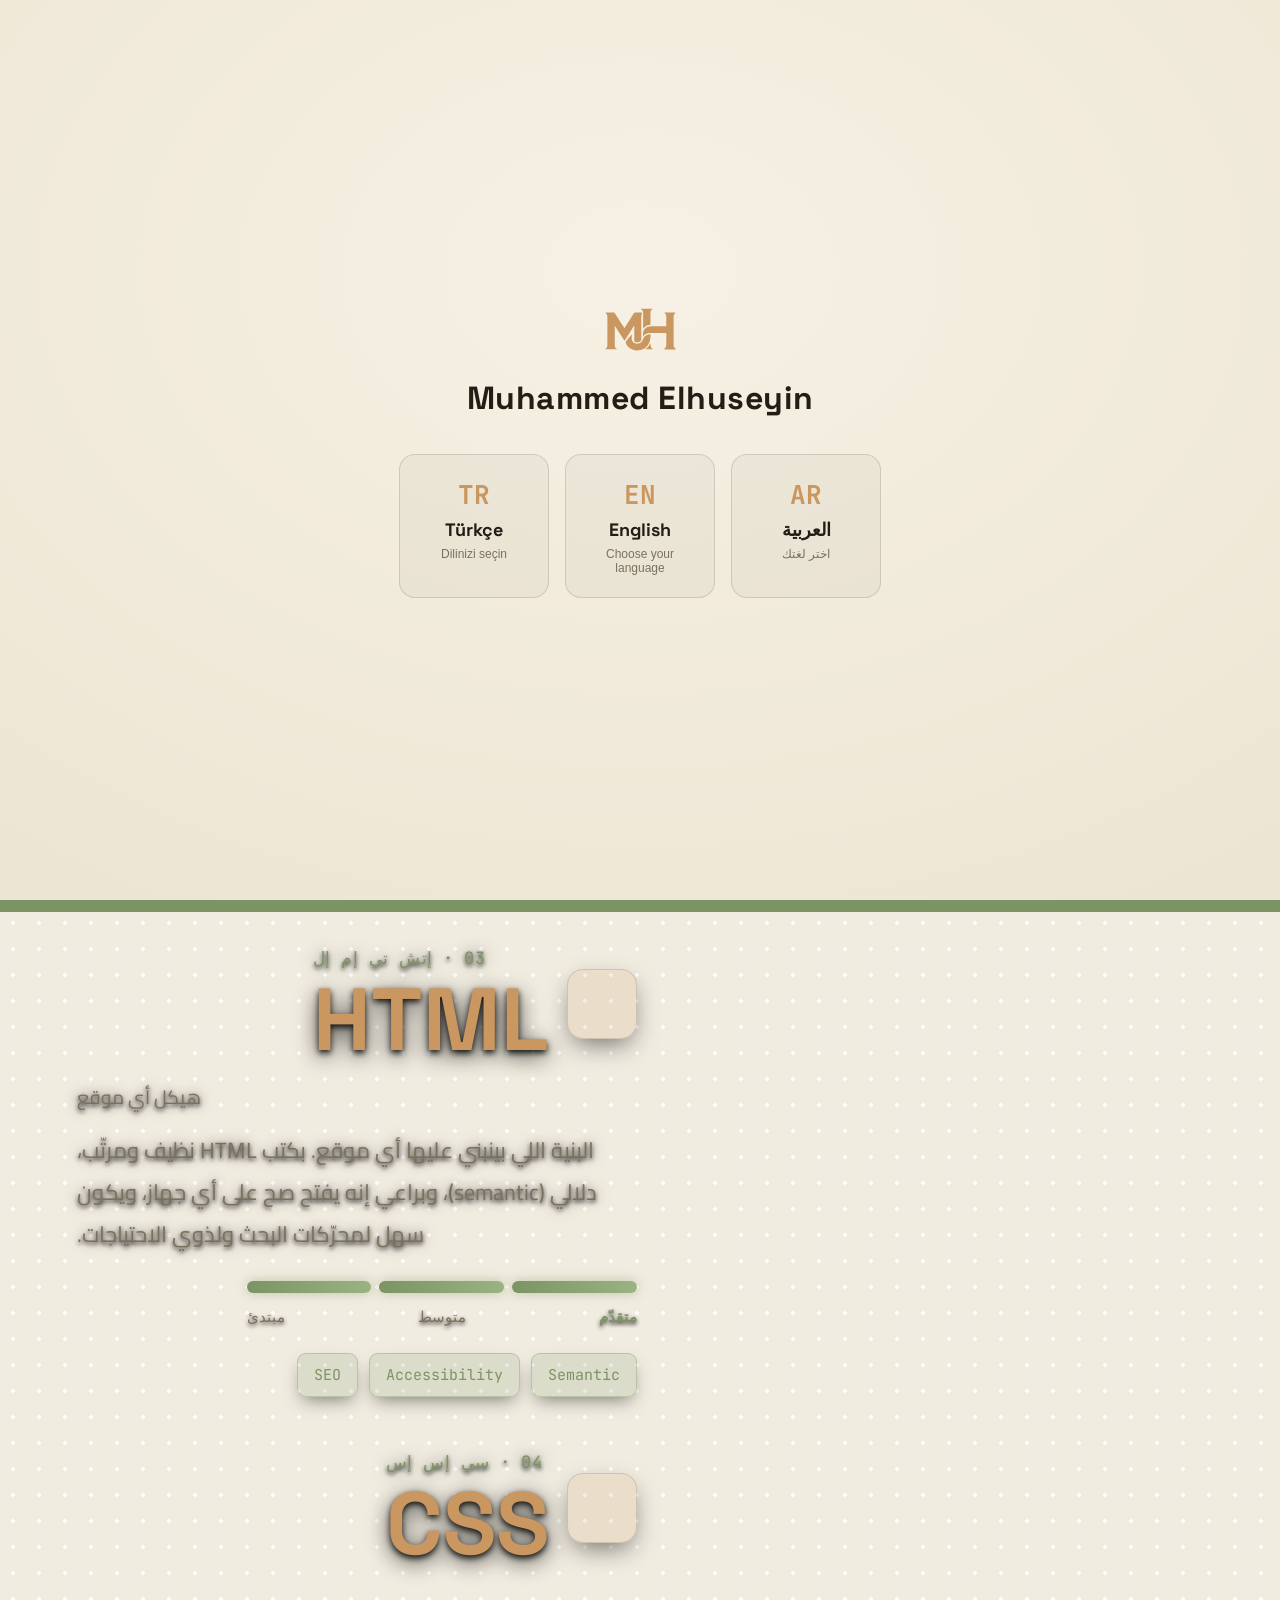
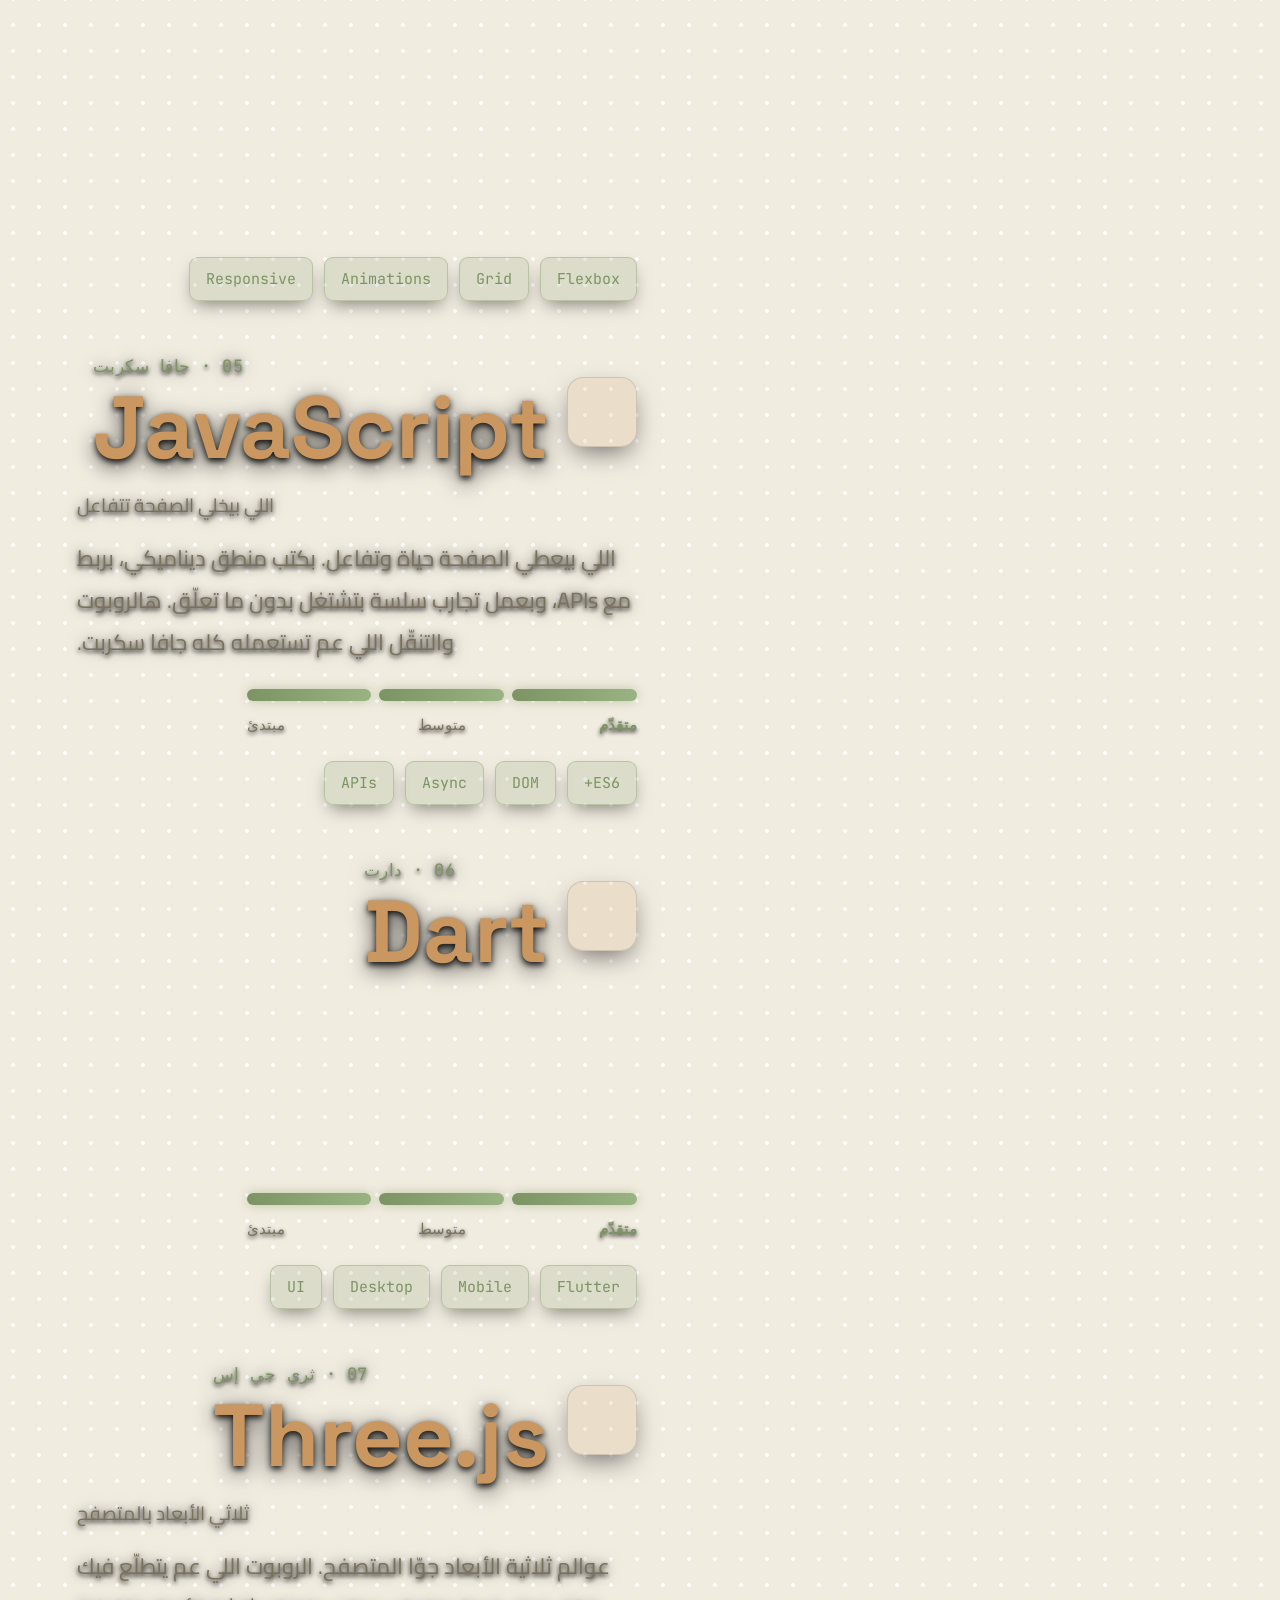
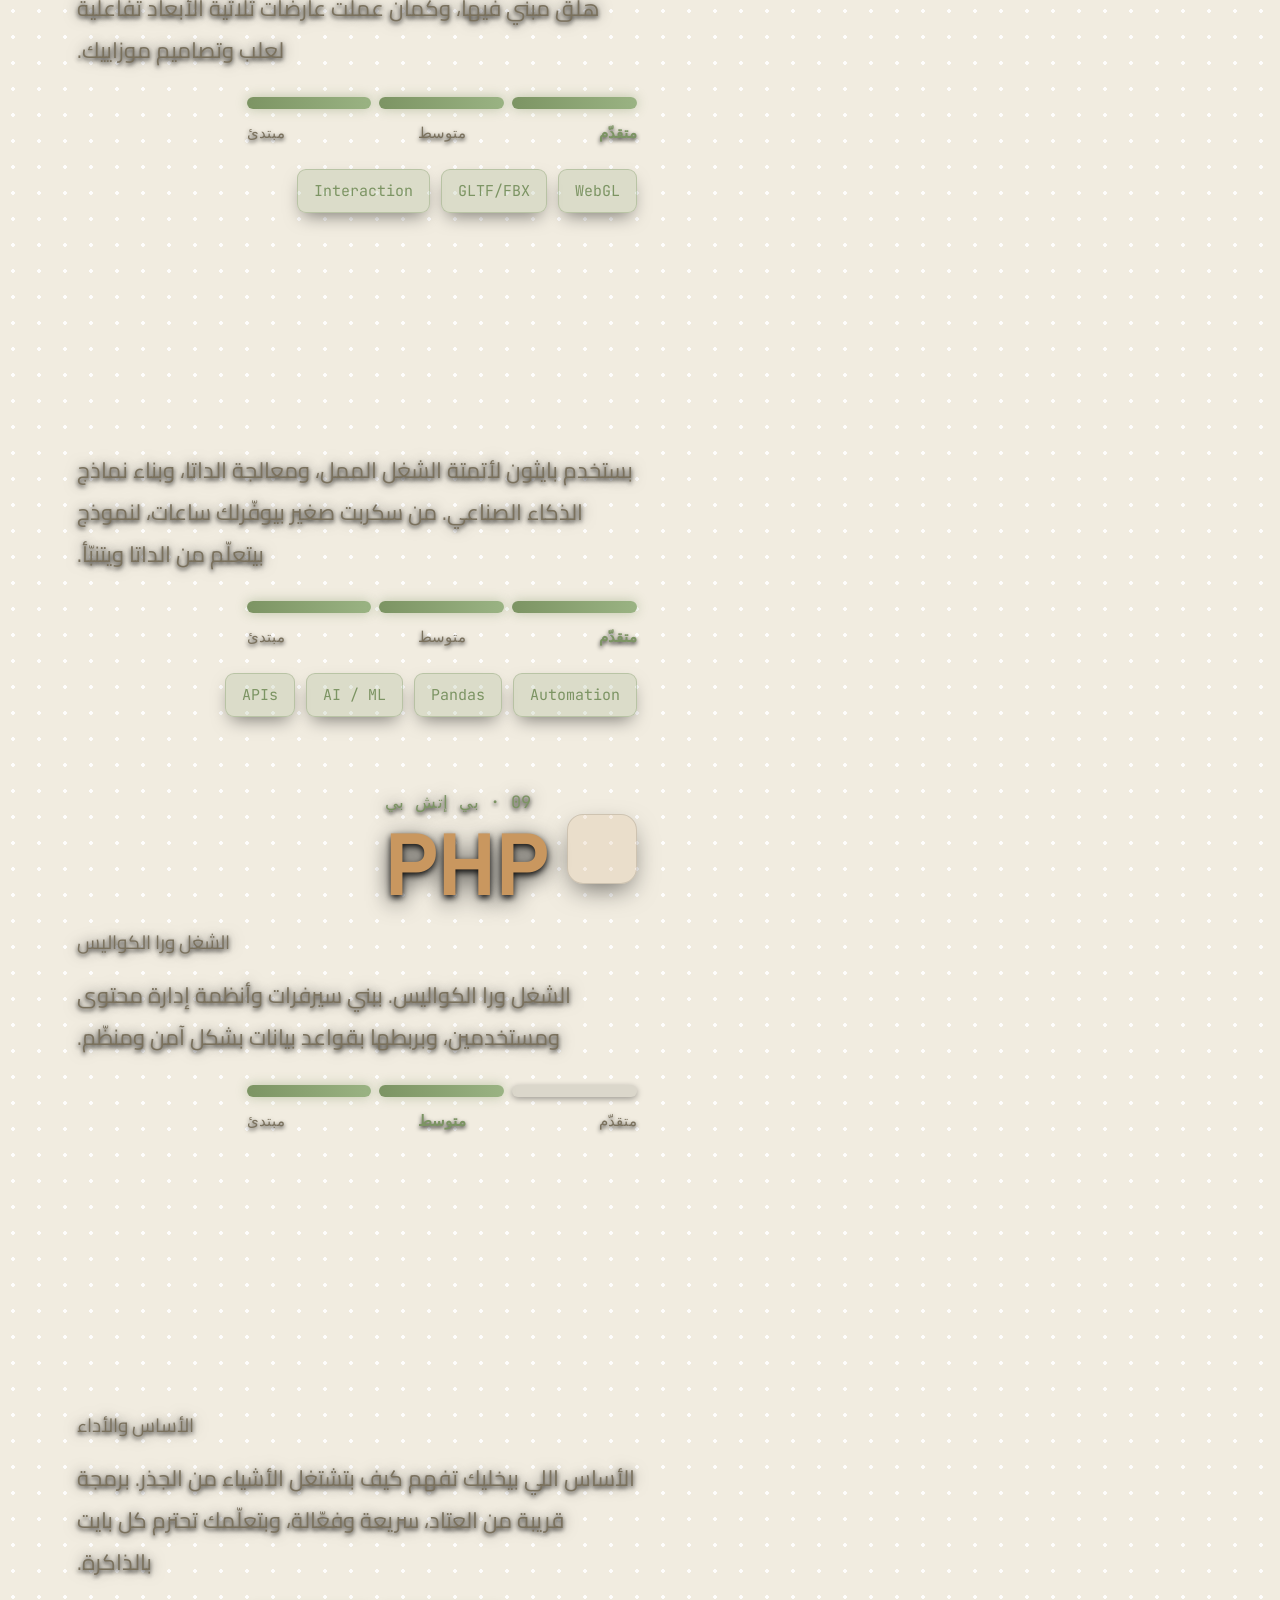
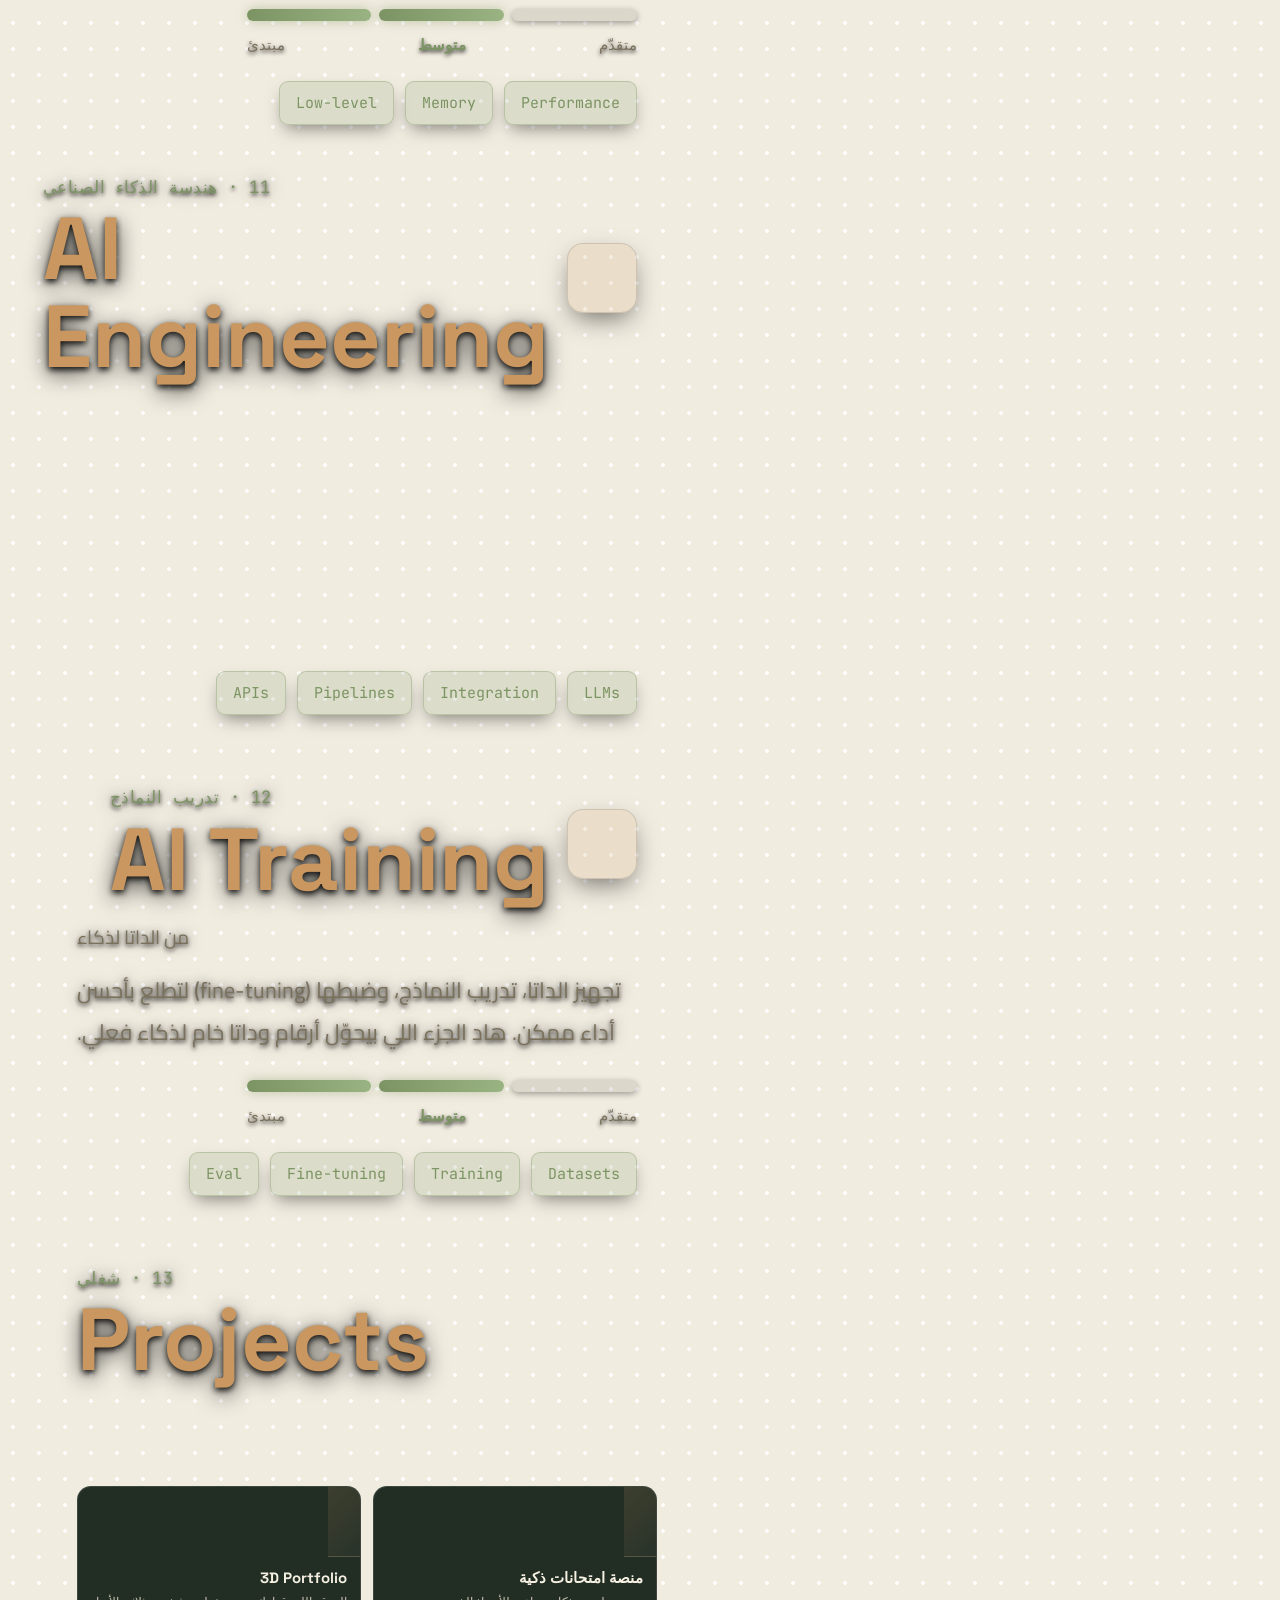
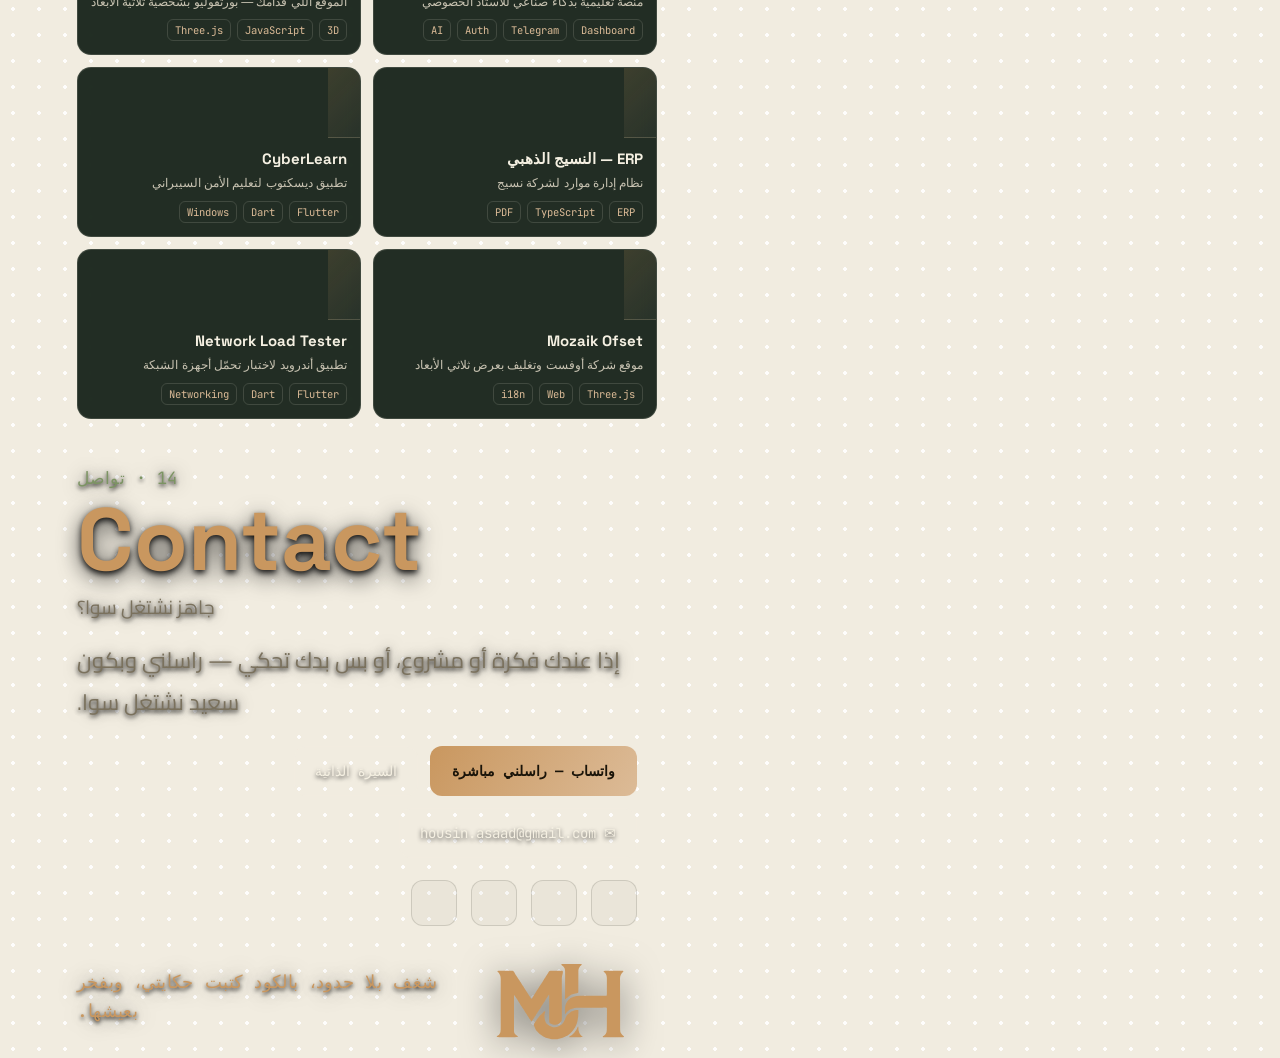
==== index.html @ 3470bd34 "Remove 3D character from mobile entirely, fix dark-on-dark text contrast The character and its gestu" ====
<!doctype html>
<html lang="ar" dir="rtl">
<head>
<meta charset="utf-8">
<meta name="viewport" content="width=device-width, initial-scale=1">
<script>
// بوضعية عرضية (landscape) وعرض شاشة حقيقي أضيق من 1280 (هاتف بالعرض)، منخلي المتصفح يتعامل مع
// الصفحة وكأنها بعرض 1280 — نفس تقنية "طلب نسخة سطح المكتب". هيك innerWidth ووحدات vw كلها بتحسب
// تلقائياً على أساس 1280 (بالضبط متل الكمبيوتر). المتصفح ما بيصغّر بصرياً النتيجة تلقائياً لمّا نغيّر
// الـmeta ديناميكياً بعد التحميل (جرّبناها: الطول صار صح بس بلا تصغير بصري = تكبير وتراكب) — فلازم
// نحسب ونفرض نسبة التصغير (initial-scale) يدوياً بنفسنا = عرض الشاشة الحقيقي ÷ 1280.
(function(){
  var META_W = 1280;
  // مصدر "العرض الحقيقي": بعض المتصفحات بترجّع screen.width غلط بوضعية عرضية (قيمة أكبر من العرض
  // الفعلي المتاح) — لو وثقنا فيه لحاله بيطلع الموقع كبير وملخبط ومتراكب. فمنقارن أكتر من مصدر
  // (screen.width و innerWidth) ومنختار الأصغر المنطقي بينهم بكل مرة (المصدر يلي بيبالغ بتقدير
  // العرض ما منوثق فيه لحاله). بلا تخزين مؤقّت — تعديل الـmeta وحده ما بيطلق حدث resize فعلي
  // (جرّبناها)، فمافي خطر تذبذب لا نهائي من إعادة القياس بكل استدعاء.
  function realWidth(){
    var candidates = [];
    if(innerWidth > 0) candidates.push(innerWidth);
    if(screen.width > 0) candidates.push(screen.width);
    candidates = candidates.filter(function(w){ return w >= 100 && w <= 4000; });
    if(!candidates.length) return innerWidth || 375;
    return Math.min.apply(null, candidates);
  }
  function apply(){
    var meta = document.querySelector('meta[name="viewport"]');
    var landscape = matchMedia('(orientation:landscape)').matches;
    var rw = realWidth();
    var need = landscape && rw > 0 && rw < META_W;
    var want;
    if(need){
      var scale = rw / META_W;
      if(scale > 0 && scale <= 1){
        want = 'width='+META_W+', initial-scale='+scale+', minimum-scale='+scale+', maximum-scale='+scale+', user-scalable=no';
      } else {
        want = 'width=device-width, initial-scale=1';
      }
    } else {
      want = 'width=device-width, initial-scale=1';
    }
    if(meta.getAttribute('content') !== want){
      meta.setAttribute('content', want);
      // نستنى فريمين حتى المتصفح يعيد حساب innerWidth/vw فعلياً قبل ما نبلّغ باقي الكود
      requestAnimationFrame(function(){ requestAnimationFrame(function(){ dispatchEvent(new Event('logical-resize')); }); });
    }
  }
  // apply() بيشتغل فوراً وبشكل متزامن هون (قبل أي رندر/رسم) — أهم شي ما نعيد استدعاءه بعد قليل
  // من تحميل الصفحة (متل setTimeout)، لأنه أي تعديل عالـmeta بعد ما الصفحة بلشت ترندر فعلياً
  // بيسبب خلل بصري بالعناصر fixed (خلفية جزئية، عناصر ما بتنزاح صح) — جرّبناها وأكّدناها سابقاً.
  // القياس الأول (screen.width/innerWidth الأصغر بينهم) موثوق كفاية من أول استدعاء.
  apply();
  addEventListener('resize', apply);
  addEventListener('orientationchange', apply);
  window.__applyViewportMode = apply;

  // بعض المتصفحات بتخلّي الـvisual viewport منزاح أفقياً عن الـlayout viewport (خصوصاً مع
  // initial-scale مفروض يدوياً) — العناصر fixed بتبين منزاحة عن حافة الشاشة الحقيقية بسبب هيك.
  // منقرأ الانزياح لايف من visualViewport ومنعوّضه بمتغيّر CSS (--vv-offset-x) تستعمله .vv-fixed.
  function syncVVOffset(){
    var vv = window.visualViewport;
    var off = vv ? vv.offsetLeft : 0;
    document.documentElement.style.setProperty('--vv-offset-x', (-off) + 'px');
  }
  if(window.visualViewport){
    visualViewport.addEventListener('resize', syncVVOffset);
    visualViewport.addEventListener('scroll', syncVVOffset);
  }
  syncVVOffset();
})();
</script>
<title>Muhammed Elhuseyin — مبرمج ومهندس ذكاء صناعي</title>
<link rel="icon" type="image/png" href="assets/favicon.png">

<link rel="preconnect" href="https://fonts.googleapis.com">
<link rel="preconnect" href="https://fonts.gstatic.com" crossorigin>
<link href="https://fonts.googleapis.com/css2?family=Space+Grotesk:wght@500;700&family=JetBrains+Mono:wght@500;700&family=Cairo:wght@400;600;700&display=swap" rel="stylesheet">
<link rel="stylesheet" href="css/style.css?v=109">

<script type="importmap">
{
  "imports": {
    "three": "https://cdn.jsdelivr.net/npm/three@0.160.0/build/three.module.js",
    "three/addons/": "https://cdn.jsdelivr.net/npm/three@0.160.0/examples/jsm/"
  }
}
</script>
</head>
<body>

  <div class="scene-bg vv-fixed"></div>
  <img id="mobile-char-logo" src="assets/logo/mjh-logo.svg" alt="MJH" draggable="false">
  <div id="robot-container"><div class="robot-glow"></div></div>
  <div class="vignette"></div>

  <main id="pages">

    <!-- 1 · الرئيسية -->
    <section class="page home-page">
      <video class="hero-video" autoplay muted loop playsinline poster="assets/video/hacker-room-poster.jpg">
        <source src="assets/video/hacker-room.mp4" type="video/mp4">
      </video>
      <div class="hero-logo-card">
        <img class="hero-logo" src="assets/logo/mjh-logo.svg" alt="MJH" draggable="false">
      </div>
      <div class="panel">
        <div class="home-name">Muhammed<br>Elhuseyin</div>
        <div class="home-role">&lt; مبرمج ومهندس ذكاء صناعي /&gt;</div>
        <p class="home-bio">من 6 سنين عم برمج. ببني مواقع وتطبيقات وأنظمة ذكية — من الواجهة اللي بتشوفها، للسيرفر ورا الكواليس، لنماذج الذكاء الصناعي. تحت معك 13 محطة، كل وحدة بتحكي عن شي بعرفه منيح.</p>
        <div class="stats">
          <span><b data-count="6" data-prefix="+">+6</b> سنين خبرة</span>
          <span>تطوير ويب</span>
          <span>تطبيقات Flutter</span>
          <span>ذكاء صناعي</span>
        </div>
        <div class="socials">
          <a class="social" href="https://wa.me/905050144543" target="_blank" rel="noopener" aria-label="WhatsApp" title="WhatsApp"><i class="social-icon" style="--i:url(https://cdn.simpleicons.org/whatsapp)"></i></a>
          <a class="social" href="https://www.instagram.com/mjh.6_6" target="_blank" rel="noopener" aria-label="Instagram" title="Instagram"><i class="social-icon" style="--i:url(https://cdn.simpleicons.org/instagram)"></i></a>
          <a class="social" href="https://www.facebook.com/share/1FGM8Z6WL1/" target="_blank" rel="noopener" aria-label="Facebook" title="Facebook"><i class="social-icon" style="--i:url(https://cdn.simpleicons.org/facebook)"></i></a>
          <a class="social" href="https://github.com/housinasaad-creator" target="_blank" rel="noopener" aria-label="GitHub" title="GitHub"><i class="social-icon" style="--i:url(https://cdn.simpleicons.org/github)"></i></a>
        </div>
      </div>
    </section>

    <!-- فاصل موجة أخضر بين الهيرو وبداية الأقسام — برموز برمجة شفافة بيج فوقه -->
    <div class="hero-wave" aria-hidden="true">
      <svg viewBox="0 0 1440 46" preserveAspectRatio="none">
        <path class="hw-fill" d="M0,25 C360,36 480,13 720,21 C960,29 1080,10 1440,22 L1440,46 L0,46 Z"/>
        <g class="hw-glyphs">
          <text x="70"  y="30">{ }</text>
          <text x="240" y="20">&lt;/&gt;</text>
          <text x="420" y="28">( )</text>
          <text x="600" y="16">;</text>
          <text x="760" y="26">,</text>
          <text x="900" y="18">{ }</text>
          <text x="1060" y="24">( )</text>
          <text x="1220" y="16">&lt;/&gt;</text>
          <text x="1370" y="26">;</text>
        </g>
      </svg>
    </div>

    <!-- 2 · HTML -->
    <section class="page">
      <div class="panel">
        <div class="lang-head">
          <div class="lang-logo"><i class="lang-icon" style="--i:url(https://cdn.simpleicons.org/html5)" role="img" aria-label="HTML"></i></div>
          <div><span class="kicker">03 · إتش تي إم إل</span><h2 class="page-title">HTML</h2></div>
        </div>
        <div class="arname">هيكل أي موقع</div>
        <p class="page-desc">البنية اللي بينبني عليها أي موقع. بكتب HTML نظيف ومرتّب، دلالي (semantic)، وبراعي إنه يفتح صح على أي جهاز، ويكون سهل لمحرّكات البحث ولذوي الاحتياجات.</p>
        <div class="level lvl-3"><div class="segs"><i></i><i></i><i></i></div><div class="labels"><span>مبتدئ</span><span>متوسط</span><span>متقدّم</span></div></div>
        <div class="tags"><span>Semantic</span><span>Accessibility</span><span>SEO</span></div>
      </div>
    </section>

    <!-- 4 · CSS -->
    <section class="page">
      <div class="panel">
        <div class="lang-head">
          <div class="lang-logo"><i class="lang-icon" style="--i:url(https://cdn.simpleicons.org/css)" role="img" aria-label="CSS"></i></div>
          <div><span class="kicker">04 · سي إس إس</span><h2 class="page-title">CSS</h2></div>
        </div>
        <div class="arname">هون بصير حلو</div>
        <p class="page-desc">هون بصير الموقع حلو ومرتّب. بشتغل تصاميم عصرية، حركات ناعمة، وترتيب بيزبط على الموبايل والكمبيوتر — متل هالموقع اللي قدامك هلق.</p>
        <div class="level lvl-3"><div class="segs"><i></i><i></i><i></i></div><div class="labels"><span>مبتدئ</span><span>متوسط</span><span>متقدّم</span></div></div>
        <div class="tags"><span>Flexbox</span><span>Grid</span><span>Animations</span><span>Responsive</span></div>
      </div>
    </section>

    <!-- 5 · JavaScript -->
    <section class="page">
      <div class="panel">
        <div class="lang-head">
          <div class="lang-logo"><i class="lang-icon" style="--i:url(https://cdn.simpleicons.org/javascript)" role="img" aria-label="JavaScript"></i></div>
          <div><span class="kicker">05 · جافا سكربت</span><h2 class="page-title">JavaScript</h2></div>
        </div>
        <div class="arname">اللي بيخلي الصفحة تتفاعل</div>
        <p class="page-desc">اللي بيعطي الصفحة حياة وتفاعل. بكتب منطق ديناميكي، بربط مع APIs، وبعمل تجارب سلسة بتشتغل بدون ما تعلّق. هالروبوت والتنقّل اللي عم تستعمله كله جافا سكربت.</p>
        <div class="level lvl-3"><div class="segs"><i></i><i></i><i></i></div><div class="labels"><span>مبتدئ</span><span>متوسط</span><span>متقدّم</span></div></div>
        <div class="tags"><span>ES6+</span><span>DOM</span><span>Async</span><span>APIs</span></div>
      </div>
    </section>

    <!-- 6 · Dart -->
    <section class="page">
      <div class="panel">
        <div class="lang-head">
          <div class="lang-logo"><i class="lang-icon" style="--i:url(https://cdn.simpleicons.org/dart)" role="img" aria-label="Dart"></i></div>
          <div><span class="kicker">06 · دارت</span><h2 class="page-title">Dart</h2></div>
        </div>
        <div class="arname">تطبيقات موبايل وديسكتوب</div>
        <p class="page-desc">لغتي لبناء التطبيقات مع Flutter. عملت فيها تطبيقات حقيقية شغّالة — متل CyberLearn لتعليم الأمن السيبراني على الديسكتوب، وتطبيق أندرويد لفحص تحمّل أجهزة الشبكة.</p>
        <div class="level lvl-3"><div class="segs"><i></i><i></i><i></i></div><div class="labels"><span>مبتدئ</span><span>متوسط</span><span>متقدّم</span></div></div>
        <div class="tags"><span>Flutter</span><span>Mobile</span><span>Desktop</span><span>UI</span></div>
      </div>
    </section>

    <!-- 7 · Three.js -->
    <section class="page">
      <div class="panel">
        <div class="lang-head">
          <div class="lang-logo"><i class="lang-icon" style="--i:url(https://cdn.simpleicons.org/threedotjs)" role="img" aria-label="Three.js"></i></div>
          <div><span class="kicker">07 · ثري جي إس</span><h2 class="page-title">Three.js</h2></div>
        </div>
        <div class="arname">ثلاثي الأبعاد بالمتصفح</div>
        <p class="page-desc">عوالم ثلاثية الأبعاد جوّا المتصفح. الروبوت اللي عم يتطلّع فيك هلق مبني فيها، وكمان عملت عارضات ثلاثية الأبعاد تفاعلية لعلب وتصاميم موزاييك.</p>
        <div class="level lvl-3"><div class="segs"><i></i><i></i><i></i></div><div class="labels"><span>مبتدئ</span><span>متوسط</span><span>متقدّم</span></div></div>
        <div class="tags"><span>WebGL</span><span>GLTF/FBX</span><span>Interaction</span></div>
      </div>
    </section>

    <!-- 8 · Python -->
    <section class="page">
      <div class="panel">
        <div class="lang-head">
          <div class="lang-logo"><i class="lang-icon" style="--i:url(https://cdn.simpleicons.org/python)" role="img" aria-label="Python"></i></div>
          <div><span class="kicker">08 · بايثون</span><h2 class="page-title">Python</h2></div>
        </div>
        <div class="arname">الأتمتة والذكاء الصناعي</div>
        <p class="page-desc">بستخدم بايثون لأتمتة الشغل الممل، ومعالجة الداتا، وبناء نماذج الذكاء الصناعي. من سكربت صغير بيوفّرلك ساعات، لنموذج بيتعلّم من الداتا ويتنبّأ.</p>
        <div class="level lvl-3"><div class="segs"><i></i><i></i><i></i></div><div class="labels"><span>مبتدئ</span><span>متوسط</span><span>متقدّم</span></div></div>
        <div class="tags"><span>Automation</span><span>Pandas</span><span>AI / ML</span><span>APIs</span></div>
      </div>
    </section>

    <!-- 9 · PHP -->
    <section class="page">
      <div class="panel">
        <div class="lang-head">
          <div class="lang-logo"><i class="lang-icon" style="--i:url(https://cdn.simpleicons.org/php)" role="img" aria-label="PHP"></i></div>
          <div><span class="kicker">09 · بي إتش بي</span><h2 class="page-title">PHP</h2></div>
        </div>
        <div class="arname">الشغل ورا الكواليس</div>
        <p class="page-desc">الشغل ورا الكواليس. ببني سيرفرات وأنظمة إدارة محتوى ومستخدمين، وبربطها بقواعد بيانات بشكل آمن ومنظّم.</p>
        <div class="level lvl-2"><div class="segs"><i></i><i></i><i></i></div><div class="labels"><span>مبتدئ</span><span>متوسط</span><span>متقدّم</span></div></div>
        <div class="tags"><span>Backend</span><span>MySQL</span><span>APIs</span></div>
      </div>
    </section>

    <!-- 10 · C -->
    <section class="page">
      <div class="panel">
        <div class="lang-head">
          <div class="lang-logo"><i class="lang-icon" style="--i:url(https://cdn.simpleicons.org/c)" role="img" aria-label="C"></i></div>
          <div><span class="kicker">10 · سي</span><h2 class="page-title">C</h2></div>
        </div>
        <div class="arname">الأساس والأداء</div>
        <p class="page-desc">الأساس اللي بيخليك تفهم كيف بتشتغل الأشياء من الجذر. برمجة قريبة من العتاد، سريعة وفعّالة، وبتعلّمك تحترم كل بايت بالذاكرة.</p>
        <div class="level lvl-2"><div class="segs"><i></i><i></i><i></i></div><div class="labels"><span>مبتدئ</span><span>متوسط</span><span>متقدّم</span></div></div>
        <div class="tags"><span>Performance</span><span>Memory</span><span>Low-level</span></div>
      </div>
    </section>

    <!-- 11 · AI Engineering -->
    <section class="page">
      <div class="panel">
        <div class="lang-head">
          <div class="lang-logo"><i class="lang-icon" style="--i:url(https://cdn.simpleicons.org/tensorflow)" role="img" aria-label="AI"></i></div>
          <div><span class="kicker">11 · هندسة الذكاء الصناعي</span><h2 class="page-title">AI Engineering</h2></div>
        </div>
        <div class="arname">من الفكرة لحل شغّال</div>
        <p class="page-desc">بناء أنظمة ذكاء صناعي شغّالة فعلياً — مش بس تجارب. آخد الفكرة وأركّبها كحل مدمج بموقع أو تطبيق بيستفيد منه الناس على أرض الواقع.</p>
        <div class="level lvl-3"><div class="segs"><i></i><i></i><i></i></div><div class="labels"><span>مبتدئ</span><span>متوسط</span><span>متقدّم</span></div></div>
        <div class="tags"><span>LLMs</span><span>Integration</span><span>Pipelines</span><span>APIs</span></div>
      </div>
    </section>

    <!-- 12 · AI Training -->
    <section class="page">
      <div class="panel">
        <div class="lang-head">
          <div class="lang-logo"><i class="lang-icon" style="--i:url(https://cdn.simpleicons.org/pytorch)" role="img" aria-label="AI Training"></i></div>
          <div><span class="kicker">12 · تدريب النماذج</span><h2 class="page-title">AI Training</h2></div>
        </div>
        <div class="arname">من الداتا لذكاء</div>
        <p class="page-desc">تجهيز الداتا، تدريب النماذج، وضبطها (fine-tuning) لتطلع بأحسن أداء ممكن. هاد الجزء اللي بيحوّل أرقام وداتا خام لذكاء فعلي.</p>
        <div class="level lvl-2"><div class="segs"><i></i><i></i><i></i></div><div class="labels"><span>مبتدئ</span><span>متوسط</span><span>متقدّم</span></div></div>
        <div class="tags"><span>Datasets</span><span>Training</span><span>Fine-tuning</span><span>Eval</span></div>
      </div>
    </section>

    <!-- 13 · Projects -->
    <section class="page">
      <div class="panel">
        <span class="kicker">13 · شغلي</span>
        <h2 class="page-title">Projects</h2>
        <p class="page-desc">شغلي — اضغط أي مشروع لتشوف القصة كاملة (المشكلة · الحل · النتيجة).</p>
        <div class="projects"></div>
      </div>
    </section>

    <!-- 14 · Contact -->
    <section class="page">
      <div class="panel">
        <span class="kicker">14 · تواصل</span>
        <h2 class="page-title">Contact</h2>
        <div class="arname">جاهز نشتغل سوا؟</div>
        <p class="page-desc">إذا عندك فكرة أو مشروع، أو بس بدك تحكي — راسلني وبكون سعيد نشتغل سوا.</p>
        <div class="contact-links">
          <a class="contact-btn" href="https://wa.me/905050144543" target="_blank" rel="noopener">واتساب — راسلني مباشرة</a>
          <a class="cv-dl cv-full contact-alt" download href="cv/CV_Muhammed_Elhuseyin_AR.pdf">⬇ السيرة الذاتية</a>
          <a class="contact-alt" href="mailto:housin.asaad@gmail.com">✉ housin.asaad@gmail.com</a>
        </div>
        <div class="socials">
          <a class="social" href="https://wa.me/905050144543" target="_blank" rel="noopener" aria-label="WhatsApp" title="WhatsApp"><i class="social-icon" style="--i:url(https://cdn.simpleicons.org/whatsapp)"></i></a>
          <a class="social" href="https://www.instagram.com/mjh.6_6" target="_blank" rel="noopener" aria-label="Instagram" title="Instagram"><i class="social-icon" style="--i:url(https://cdn.simpleicons.org/instagram)"></i></a>
          <a class="social" href="https://www.facebook.com/share/1FGM8Z6WL1/" target="_blank" rel="noopener" aria-label="Facebook" title="Facebook"><i class="social-icon" style="--i:url(https://cdn.simpleicons.org/facebook)"></i></a>
          <a class="social" href="https://github.com/housinasaad-creator" target="_blank" rel="noopener" aria-label="GitHub" title="GitHub"><i class="social-icon" style="--i:url(https://cdn.simpleicons.org/github)"></i></a>
        </div>
        <div class="contact-brand">
          <img class="panel-logo" src="assets/logo/mjh-logo.svg" alt="MJH" draggable="false">
          <p class="contact-tagline">شغف بلا حدود، بالكود كتبت حكايتي، وبفخر بعيشها.</p>
        </div>
      </div>
    </section>

  </main>


  <!-- المؤشّر المخصّص -->
  <div id="cring"></div>
  <div id="cdot"></div>

  <script src="js/cursor.js?v=56"></script>
  <script src="js/fx.js?v=56"></script>
  <script src="js/projects.js?v=56"></script>
  <script src="js/nav.js?v=72"></script>
  <script src="js/i18n.js?v=63"></script>
  <script type="module" src="js/robot.js?v=147"></script>
</body>
</html>
---- css/style.css ----
/* ===== الهوية: فاتح كريمي فاخر + بطاقات خضراء غامقة + ذهبي/أخضر ===== */
:root{
  --bg:#f1ece0;
  --bg2:#e8e0cd;
  --panel:#17231a;       /* بطاقات غامقة (أخضر عسكري غامق) */
  --panel-2:#20301f;
  --card-light:#faf6ec;  /* بطاقات فاتحة (سكري فوق الكريمي) */
  --accent:#c9975f;      /* ذهبي/نحاسي */
  --accent-2:#e0bb85;
  --accent-soft:rgba(201,151,95,.18);
  --green:#7c9463;       /* أخضر مطفي — كيكرز/لمسات */
  --green-soft:rgba(124,148,99,.18);
  --text:#221d15;
  --text-invert:#f5f0e2; /* نص فوق البطاقات الغامقة */
  --muted:#7a715d;
  --muted-invert:#c9c3b2;
  --line:rgba(34,29,21,.14);
  --line-invert:rgba(245,240,226,.14);
  --vv-offset-x:0px;   /* فرق أفقي بين الـvisual viewport والـlayout viewport — يُحسب بـindex.html/about.html */
}
/* بعض المتصفحات (خصوصاً بوضعية عرضية مع initial-scale مفروض يدوياً) بتخلّي الـvisual viewport
   منزاح أفقياً عن الـlayout viewport، فالعناصر fixed (الهيدر، الخلفية الثابتة) بتبين منزاحة عن
   حافة الشاشة الحقيقية. منعوّض هالانزياح بـtransform (منقرأه لايف من visualViewport.offsetLeft). */
.vv-fixed{transform:translateX(var(--vv-offset-x))}

*{box-sizing:border-box;margin:0;padding:0}
/* overflow-x:hidden كانت عم "ترقّي" overflow-y تلقائياً لـauto (قاعدة بمعيار CSS: إذا حدّدت محور وحيد
   غير visible، المحور التاني بيصير auto إجبارياً حتى لو كتبت visible صراحة — مافي طريقة تلغيها).
   هيك body صار scroll container مستقل عن الصفحة (window)، فنظام تتبّع السكرول (تنقّل الصفحات، تلاشي
   المحتوى) صار أعمى لأنه بيراقب window مش body. overflow-x:clip (مش hidden) بيقص نفس الشي بس بلا
   ما ينشئ scroll container جديد أصلاً، فما في ترقية لمحور Y إطلاقاً */
html,body{height:100%;overflow-x:clip;max-width:100%}
body{
  font-family:'Cairo',sans-serif;
  background-color:var(--bg);
  background-image:radial-gradient(rgba(255,255,255,.9) 1.6px, transparent 1.6px);
  background-size:26px 26px;
  color:var(--text);
  min-height:100vh;
  cursor:none;
  line-height:1.6;
}
@media (hover:none){ body{cursor:auto} }

/* ===== خلفية المدينة المحفورة — ثابتة (fixed)، بتلزّق مكانها وبيتمرّر الكلام فوقها بس ===== */
.scene-bg{position:fixed;inset:0;z-index:0;
  background:#141210 url('../assets/scene-bg.jpg') center/cover no-repeat;
  opacity:0;pointer-events:none;transition:opacity 1s ease}
body.hero-gone .scene-bg{opacity:1}
.scene-bg--on{opacity:1 !important}

/* ===== الطبقات ===== */
/* الشخصية ما بتظهر فوق الهيرو — بتتلاشى تدريجياً وتظهر بس أول ما تنزل تحته بالسكرول، وبتضل ثابتة بمكانها */
#robot-container{position:fixed;inset:0;z-index:1;opacity:0;transform:scale(.93);
  transition:opacity 1.1s ease,transform 1.2s cubic-bezier(.2,.8,.2,1)}
body.robot-ready.hero-gone #robot-container{opacity:1;transform:none}
/* أي جهاز لمس (موبايل/تابلت، بغض النظر عن الاتجاه) — الشخصية ثلاثية الأبعاد ودوائر حركاتها ما
   بتنعرض، منستبدلهم بلوغو ثابت (#mobile-char-logo تحت). ما بينفع نعتمد على max-width هون لأنه
   بالوضعية العرضية الموقع بيتعامل مع نفسه وكأنه بعرض 1280 (نسخة كمبيوتر)، فmax-width ما بيفرّق. */
@media (hover:none){
  #robot-container, #anim-dots{display:none !important}
}
#robot-container canvas{display:block;position:relative;z-index:1}
/* ===== لوغو بديل عن الشخصية على أجهزة اللمس — نفس أسلوب لوغو صفحة "من أنا" ===== */
#mobile-char-logo{display:none;position:fixed;top:50%;right:clamp(20px,4vw,54px);z-index:1;
  transform:translateY(-50%);opacity:0;pointer-events:none;
  height:clamp(150px,30vh,300px);width:auto;
  filter:drop-shadow(0 6px 10px rgba(0,0,0,.85)) drop-shadow(0 0 40px rgba(0,0,0,.7));
  transition:opacity 1.1s ease}
@media (hover:none){
  #mobile-char-logo{display:block}
  body.hero-gone #mobile-char-logo{opacity:1}
}
.robot-glow{position:absolute;inset:0;z-index:0;pointer-events:none;
  background:radial-gradient(circle at 70% 50%, rgba(224,187,133,.8) 0%, rgba(224,187,133,.55) 10%, rgba(224,187,133,.22) 20%, transparent 30%)}
.vignette{display:none}   /* الظل الغامق حوالين الشاشة اتشال بطلب المستخدم */

/* ===== هيدر علوي زجاجي ثابت: لوغو · صفحات بالنص · تواصل + CV + لغة ===== */
#topnav{position:fixed;top:0;left:0;right:0;z-index:9;direction:ltr;
  display:flex;align-items:center;justify-content:space-between;gap:8px;
  padding:8px 14px;
  background:rgba(241,236,224,.75);backdrop-filter:blur(16px) saturate(1.2);
  -webkit-backdrop-filter:blur(16px) saturate(1.2);border-bottom:1px solid var(--line)}
/* اللوغو بالهيدر */
.nav-brand{flex:none;background:none;border:0;padding:0;line-height:0;cursor:none;
  transition:transform .25s cubic-bezier(.34,1.56,.64,1)}
.nav-brand img{width:52px;height:auto;display:block;filter:drop-shadow(0 2px 8px rgba(0,0,0,.18))}
.nav-brand:hover{transform:translateY(-2px) scale(1.08)}
/* روابط الصفحات — سطر واحد ثابت الارتفاع دايماً (سكرول أفقي لو التسميات أطول من الشاشة، مهما كانت اللغة) */
.nav-links{display:flex;flex-wrap:nowrap;justify-content:center;align-items:center;gap:2px;flex:1 1 auto;
  overflow-x:auto;scrollbar-width:none;min-width:0}
.nav-links::-webkit-scrollbar{display:none}
body.lang-rtl .navlink{font-size:13.5px}
.navlink{font-family:'JetBrains Mono',monospace;font-size:11.5px;color:var(--muted);white-space:nowrap;
  background:none;border:1px solid transparent;border-radius:9px;padding:6px 8px;cursor:none;
  transition:color .25s,background .25s,border-color .25s,transform .2s,box-shadow .3s}
.navlink:hover{color:var(--text);transform:translateY(-2px) scale(1.05)}
.navlink.on{color:#05060f;background:var(--accent);border-color:var(--accent);font-weight:700;
  box-shadow:0 4px 18px -3px var(--accent)}
/* أيقونات التواصل بالهيدر */
.nav-contact{flex:none;display:flex;align-items:center;gap:6px}
.nav-ico{width:30px;height:30px;border-radius:8px;border:1px solid var(--line);
  background:rgba(34,29,21,.04);display:flex;align-items:center;justify-content:center;cursor:none;
  transition:transform .25s cubic-bezier(.34,1.56,.64,1),border-color .25s,background .25s}
.nav-ico i{width:15px;height:15px;display:block;background:var(--accent);
  -webkit-mask:var(--i) center/contain no-repeat;mask:var(--i) center/contain no-repeat;transition:background .5s ease}
.nav-ico:hover{transform:translateY(-2px) scale(1.1);border-color:var(--accent);background:var(--accent-soft)}
/* زر CV بالهيدر */
.cv-head{font-family:'JetBrains Mono',monospace;font-size:11px;font-weight:700;color:var(--accent);cursor:none;
  border:1px solid var(--accent);border-radius:8px;padding:5px 9px;text-decoration:none;white-space:nowrap;transition:.2s}
.cv-head:hover{background:var(--accent);color:#05060f;transform:translateY(-2px)}
@media (max-width:768px) and (orientation:portrait){
  /* هيدر موبايل (طولي بس): صف واحد — نخفي اللوغو/التواصل ونخلّي الصفحات + CV + اللغة */
  #topnav{gap:6px;padding:7px 10px}
  .nav-brand{display:none}
  .nav-contact{display:none}
  .nav-links{gap:2px;
    mask-image:linear-gradient(to right,transparent 0,#000 14px,#000 calc(100% - 14px),transparent 100%);
    -webkit-mask-image:linear-gradient(to right,transparent 0,#000 14px,#000 calc(100% - 14px),transparent 100%)}
  .navlink{padding:5px 7px;font-size:11px}
  .cv-head{padding:5px 7px;font-size:10px}
}

/* لوغو شخصي كبير + الاسم بجنبه، فوق عنوان كل صفحة (يُحقن بـ nav.js) — يتلوّن مع الصفحة */
.page-brand{display:flex;align-items:center;gap:16px;margin:0 0 20px;direction:ltr;
  animation:appear .6s ease-out both}
.page-logo{width:clamp(84px,8.5vw,120px);height:auto;display:block;flex:none;
  filter:drop-shadow(0 6px 18px rgba(0,0,0,.4))}
.page-logo path{transition:stroke .5s ease}
.page-brand-name{font-family:'Space Grotesk',sans-serif;font-weight:700;color:var(--text);
  font-size:clamp(16px,1.7vw,21px);line-height:1.06;letter-spacing:.3px}

@keyframes codeBlink{50%{opacity:0}}
#pages{position:relative;z-index:2;pointer-events:none}

/* ===== فاصل موجة خضراء رفيعة بين الهيرو وبداية الأقسام — برموز برمجة بيج شفافة فوقها ===== */
.hero-wave{position:relative;height:46px;margin-top:-34px;z-index:3;line-height:0;pointer-events:none}
.hero-wave svg{display:block;width:100%;height:100%}
.hw-fill{fill:var(--green)}
.hw-glyphs text{font-family:'JetBrains Mono',monospace;font-size:15px;font-weight:700;
  fill:var(--bg);opacity:.4}

/* ===== الصفحة: سكرول عادي، كل قسم شاشة كاملة عالأقل، مع تلاشي دخول/خروج ===== */
.page{
  position:relative;direction:ltr;min-height:56vh;
  display:flex;align-items:center;justify-content:flex-start;
  padding:30px clamp(28px,6vw,110px) 16px;
  opacity:0;transform:translateY(24px);
  transition:opacity .5s ease,transform .5s ease;
}
.page.in-view{opacity:1;transform:none}
/* المحتوى على اليسار (توسيط عمودي فقط) — متل ما كان */
.panel{pointer-events:auto;text-align:left;max-width:560px;direction:rtl}

/* تلاشي دخول/خروج تدريجي لكل سطر/عنصر داخل المحتوى — لحاله، مش مربوط بوصول القسم كامل
   (يُحقن .reveal على أولاد .panel المباشرين بواسطة nav.js) */
.reveal{opacity:0;transform:translateY(52px) scale(.97);
  transition:opacity .75s cubic-bezier(.16,.84,.44,1),transform .75s cubic-bezier(.16,.84,.44,1)}
.reveal.in-view{opacity:1;transform:none}

/* ===== فيديو خلفية الهيرو (الرئيسية بس) — خفيف وشفاف، يتلاشى تحت الروبوت يميناً ===== */
/* height ثابت (مش min-height) — الهيرو لازم يضل بالضبط شاشة وحدة. min-height كانت بتخلي align-items:center
   (تبع .page) يوسّط المحتوى بصندوق أطول من الشاشة، فبيطلع فراغ كبير تحت المحتوى قبل الموجة. overflow-y:auto
   (مش hidden) هي شبكة الأمان: لو المحتوى طال عن الشاشة بشاشة قصيرة جداً، بيصير سكرول داخلي بسيط بدل ما ينقص/ينقطع. */
/* خلفية غامقة ثابتة تحت الفيديو — الفيديو شفاف (opacity .3) وبدون هالخلفية كانت طبقة --bg الكريمية
   (تبع body) بتبين من وراه وتطلع كطبقة لونية بيج فوق الهيرو. */
.home-page{overflow-x:hidden;overflow-y:auto;height:100vh;background:#0b0f17}
.hero-video{position:absolute;top:0;left:0;z-index:0;width:100%;height:100%;object-fit:cover;opacity:.3;
  filter:grayscale(.8) brightness(.85) contrast(1.05)}
/* لوغو كبير فوق الفيديو، بنص ارتفاع الهيرو تقريباً، طرف اليمين وبمنتصف الارتفاع عمودياً —
   بلا بطاقة خلفه، بس ظل قوي حتى يبين واضح فوق الفيديو */
.hero-logo-card{position:absolute;top:50%;right:clamp(20px,4vw,54px);z-index:1;
  transform:translateY(-50%);
  display:flex;align-items:center;justify-content:center}
.hero-logo{display:block;height:clamp(220px,46vh,440px);width:auto;opacity:.95;
  filter:drop-shadow(0 6px 10px rgba(0,0,0,.85)) drop-shadow(0 0 40px rgba(0,0,0,.7))}
/* موبايل بوضعية طولية: ما في مجال كافي للوغو الكبير جنب الكلام — بيصير يتراكب معه، فبنشيله (بالعرضية
   ضل ظاهر عادي، الموقع هناك نسخة طبق الأصل عن الكمبيوتر) */
@media (max-width:768px) and (orientation:portrait){ .hero-logo-card{display:none} }
/* هيدر الموبايل ثابت (fixed) فوق الشاشة — لازم مسافة كافية فوق كل صفحة حتى ما يقصّ أول سطر (الاسم بالهيرو مثلاً) */
@media (max-width:768px) and (orientation:portrait){ .page{padding-top:78px} }
/* بلا بطاقة حوالين كلام الهيرو — ظل نصّي قوي وواضح بدل هيك حتى يضل مقروء فوق الفيديو مهما كانت خلفيته */
.home-page .panel{position:relative;z-index:1;max-width:680px}
.home-page .home-name,.home-page .home-role,.home-page .home-bio{
  text-shadow:0 2px 4px rgba(0,0,0,.95),0 4px 14px rgba(0,0,0,.9),0 0 30px rgba(0,0,0,.8)}
.home-page .stats span{text-shadow:0 2px 4px rgba(0,0,0,.9),0 0 14px rgba(0,0,0,.8)}

/* ===== الرئيسية ===== */
.home-logo{display:block;width:clamp(120px,15vw,178px);height:auto;margin:0 0 22px;
  filter:drop-shadow(0 8px 24px rgba(0,0,0,.45));animation:appear .8s ease-out both}
.home-logo path{transition:stroke .5s ease}
.home-name{
  font-family:'Space Grotesk',sans-serif;direction:ltr;text-align:left;
  font-weight:700;font-size:clamp(52px,10vw,108px);color:var(--text-invert);line-height:1.0;
  animation:appear .9s ease-out both;
}
.home-role{font-family:'JetBrains Mono',monospace;color:var(--accent);font-size:clamp(17px,2.8vw,24px);margin-top:14px;letter-spacing:.5px;direction:ltr;text-align:left}
/* مؤشّر كتابة الاسم (مقدّمة) */
.type-caret{color:var(--accent);font-weight:400;animation:codeBlink 1s step-end infinite}
.home-bio{color:var(--muted);margin-top:22px;font-size:clamp(19px,3vw,25px);line-height:1.75;max-width:620px}
.stats{display:flex;flex-wrap:wrap;gap:12px;margin-top:26px}
.stats span{font-family:'JetBrains Mono',monospace;font-size:15px;color:var(--muted);
  padding:9px 16px;border:1px solid var(--line);border-radius:8px;background:rgba(34,29,21,.03)}
.stats b{color:var(--accent);font-weight:700}

/* ===== من أنا (About) — بلا عنوان كبير (بس الكيكر)، المحتوى يبلّش من فوق مباشرة ===== */
.about-page{align-items:flex-start !important;padding-top:100px !important}
.about-panel{max-width:640px;position:relative;z-index:1}
.about-page .kicker{font-size:20px}
.about-panel .about-subtitle{margin-top:6px;font-size:clamp(36px,5.2vw,54px);font-weight:700;color:var(--text-invert);font-family:'Space Grotesk',sans-serif;
  text-shadow:0 2px 4px rgba(0,0,0,.85),0 0 14px rgba(0,0,0,.65)}
.about-scroll{margin-top:10px}
.about-text p{color:var(--muted);font-size:clamp(20px,2.6vw,24px);line-height:1.85;margin-bottom:14px;text-align:justify}
.about-text p:last-child{margin-bottom:0}
.about-extra{color:var(--muted);font-size:19px;line-height:1.85;margin-top:10px;max-width:100%}
.about-page .tags{margin-top:26px}
.about-page .tags span{font-size:19px}
.about-page .contact-links{margin-top:26px}
.about-page .socials{margin-top:16px}
@media (max-width:768px) and (orientation:portrait){ .about-page{padding-top:78px !important} .about-panel{max-width:100%} }

/* ===== لوغو كبير ثابت — يمين صفحة "من أنا" (بدل الشخصية ثلاثية الأبعاد)، نفس حجم لوغو الهيرو ===== */
.about-logo{position:fixed;top:50%;right:clamp(20px,4vw,54px);z-index:0;
  transform:translateY(-50%);
  height:clamp(220px,46vh,440px);width:auto;opacity:.95;
  filter:drop-shadow(0 6px 10px rgba(0,0,0,.85)) drop-shadow(0 0 40px rgba(0,0,0,.7))}
@media (max-width:768px) and (orientation:portrait){ .about-logo{display:none} }

/* ===== اقتباس الافتتاح — علامة تنصيص كبيرة زخرفية + نص بارز ===== */
.about-quote{position:relative;margin:22px 0 40px;padding:8px 34px;
  font-family:'Space Grotesk',sans-serif;font-weight:700;
  font-size:clamp(24px,3.2vw,32px);line-height:1.75;color:var(--text-invert);
  text-shadow:0 2px 4px rgba(0,0,0,.85),0 0 14px rgba(0,0,0,.65)}
.about-quote::before{content:'“';position:absolute;top:-26px;right:-6px;
  font-family:Georgia,serif;font-size:88px;line-height:1;color:var(--accent-soft);z-index:-1}
body.lang-ltr .about-quote::before{right:auto;left:-6px}

/* ===== الأقسام المرقّمة — كل وحدة رقم ذهبي + عنوان أخضر + فقرات ===== */
.about-sections{display:flex;flex-direction:column;gap:30px;margin-top:8px}
.about-sec{display:flex;gap:18px;align-items:flex-start}
.about-sec-num{flex:none;width:50px;height:50px;border-radius:50%;
  display:flex;align-items:center;justify-content:center;
  font-family:'JetBrains Mono',monospace;font-weight:700;font-size:17px;
  color:var(--accent);border:1.5px solid var(--accent-soft);background:var(--card-light)}
.about-sec-body{flex:1;min-width:0}
.about-sec-title{font-family:'Space Grotesk',sans-serif;font-weight:700;color:var(--accent);
  font-size:clamp(20px,2.6vw,24px);margin-bottom:10px}
.about-sec-body p{color:var(--muted);font-size:clamp(17px,2vw,19px);line-height:2;
  text-align:justify;margin-bottom:12px}
.about-sec-body p:last-child{margin-bottom:0}

/* ===== الخاتمة — بطاقة مميّزة بحافّة ذهبية، دعوة ختامية ===== */
.about-closing{margin-top:38px;padding:22px clamp(18px,3vw,30px);border-radius:16px;
  background:var(--panel);border:1px solid var(--accent-soft);
  box-shadow:0 18px 44px -18px rgba(34,29,21,.4)}
.about-closing-title{font-family:'Space Grotesk',sans-serif;font-weight:700;color:var(--accent);
  font-size:clamp(21px,2.8vw,26px);margin-bottom:12px}
.about-closing p{color:var(--text-invert);font-size:clamp(17px,2vw,19px);line-height:2;margin-bottom:10px}
.about-closing p:last-child{margin-bottom:0;color:var(--muted-invert);font-style:italic}
@media (max-width:640px) and (orientation:portrait){ .about-sec{gap:12px} .about-sec-num{width:34px;height:34px;font-size:12px} }

/* ===== صفحات اللغات/المهارات — كبّرنا كل النصوص والبطاقات + ظلال واضحة للكل ===== */
.lang-head{display:flex;align-items:center;gap:18px;margin-bottom:18px}
.lang-logo{width:70px;height:70px;flex:none;border-radius:16px;background:var(--accent-soft);
  border:1px solid var(--line);display:flex;align-items:center;justify-content:center;transition:background .5s ease;
  box-shadow:0 10px 26px -6px rgba(0,0,0,.55)}
.robot-glow{transition:background .6s ease}
/* أيقونة اللغة: تتلوّن بلون الصفحة (mask) وتتغيّر مع النموذج والعنوان */
.lang-icon{width:42px;height:42px;display:block;background:var(--green);
  -webkit-mask:var(--i) center/contain no-repeat;
          mask:var(--i) center/contain no-repeat;
  transition:background .5s ease}
.kicker{font-family:'JetBrains Mono',monospace;color:var(--green);font-size:17px;letter-spacing:.5px;display:block;transition:color .5s ease;text-transform:uppercase;
  text-shadow:0 2px 4px rgba(0,0,0,.9),0 0 16px rgba(0,0,0,.7)}
.page-title{
  font-family:'Space Grotesk',sans-serif;direction:ltr;color:var(--accent);font-weight:700;
  font-size:clamp(46px,8.4vw,88px);line-height:1;margin-top:4px;
  transition:color .5s ease;
  animation:appear .7s ease-out both;
  text-shadow:0 3px 6px rgba(0,0,0,.9),0 6px 22px rgba(0,0,0,.75);
}
.arname{color:var(--muted);font-size:19px;margin:8px 0 18px;
  text-shadow:0 2px 4px rgba(0,0,0,.85),0 0 14px rgba(0,0,0,.65)}
.page-desc{color:var(--muted);font-size:clamp(18px,2.8vw,22px);line-height:1.9;max-width:560px;
  text-shadow:0 2px 4px rgba(0,0,0,.85),0 0 14px rgba(0,0,0,.65)}
/* مؤشّر المستوى: 3 مستويات واضحة */
.level{margin-top:26px;max-width:390px;direction:ltr}
.level .segs{display:flex;gap:8px}
.level .segs i{flex:1;height:12px;border-radius:6px;background:rgba(34,29,21,.10);transition:.3s;
  box-shadow:0 2px 6px rgba(0,0,0,.35)}
/* موبايل بوضعية طولية: العنوان الكبير (min 46px) + مربّع الأيقونة الثابت (70px، ما بينكمش) كانوا
   أوسع من عرض الشاشة الضيّق فبيطلعوا ناقصين/مقصوصين. نصغّرهم هون بس (العرضية/الكمبيوتر ضلّوا زي ما هم) */
@media (max-width:768px) and (orientation:portrait){
  .lang-logo{width:50px;height:50px;border-radius:12px}
  .lang-icon{width:30px;height:30px}
  .page-title{font-size:clamp(30px,10vw,46px)}
  .lang-head{gap:12px;flex-wrap:wrap}
}
.level.lvl-1 .segs i:nth-child(-n+1),
.level.lvl-2 .segs i:nth-child(-n+2),
.level.lvl-3 .segs i:nth-child(-n+3){background:linear-gradient(90deg,var(--green),#9ab383);box-shadow:0 0 12px rgba(124,148,99,.45)}
.level .labels{display:flex;justify-content:space-between;margin-top:12px;
  font-family:'JetBrains Mono',monospace;font-size:15px;color:var(--muted)}
.level .labels span{flex:1;text-align:center;transition:.3s;text-shadow:0 2px 4px rgba(0,0,0,.8)}
.level .labels span:first-child{text-align:left}
.level .labels span:last-child{text-align:right}
.level.lvl-1 .labels span:nth-child(1),
.level.lvl-2 .labels span:nth-child(2),
.level.lvl-3 .labels span:nth-child(3){color:var(--green);font-weight:700}
.tags{display:flex;gap:11px;flex-wrap:wrap;margin-top:24px}
.tags span{font-family:'JetBrains Mono',monospace;font-size:15px;color:var(--green);
  padding:9px 16px;border:1px solid rgba(124,148,99,.35);border-radius:9px;background:var(--green-soft);
  box-shadow:0 8px 18px -6px rgba(0,0,0,.5)}

/* ===== المشاريع — بطاقات غامقة (أخضر عسكري) بحافّة ذهبية متوهّجة تدور + إمالة 3D ===== */
@property --ang{syntax:'<angle>';initial-value:0deg;inherits:false}
.projects{display:flex;flex-direction:column;gap:14px;margin-top:20px;max-width:520px}
.proj{position:relative;display:flex;gap:14px;padding:15px 17px;border-radius:14px;
  border:1px solid var(--line-invert);
  background:rgba(23,35,26,.95);backdrop-filter:blur(10px);-webkit-backdrop-filter:blur(10px);
  transform-style:preserve-3d;will-change:transform;
  transition:transform .18s ease,border-color .3s ease,background .3s ease,box-shadow .3s ease}
/* الحافّة المتوهّجة الدوّارة (تظهر عند hover) */
.proj::before{content:'';position:absolute;inset:0;border-radius:inherit;padding:1.4px;
  background:conic-gradient(from var(--ang), transparent 0 62%, var(--accent) 80%, transparent 100%);
  -webkit-mask:linear-gradient(#000 0 0) content-box,linear-gradient(#000 0 0);
  -webkit-mask-composite:xor;mask-composite:exclude;
  opacity:0;transition:opacity .35s ease;pointer-events:none}
.proj:hover{border-color:transparent;background:var(--panel-2);
  box-shadow:0 16px 40px rgba(0,0,0,.28),0 0 24px -6px var(--accent)}
.proj:hover::before{opacity:1;animation:angSpin 3s linear infinite}
@keyframes angSpin{to{--ang:360deg}}
.proj>*{position:relative}
.proj .pt{font-weight:700;color:var(--text-invert);margin-bottom:3px}
.proj .pd{font-size:13px;color:var(--muted-invert);line-height:1.6}
.proj .pill{font-family:'JetBrains Mono',monospace;font-size:11px;color:var(--accent-2);flex:none;align-self:flex-start;
  padding:3px 8px;border:1px solid var(--line-invert);border-radius:6px;transition:color .3s ease}

/* ===== شبكة المشاريع (كروت → مودال دراسة حالة) ===== */
.page-wide .panel{max-width:960px}
.pgrid{display:grid;grid-template-columns:repeat(2,1fr);grid-auto-flow:column;grid-template-rows:repeat(3,auto);gap:12px;margin-top:18px;max-width:100%}
.pcard{display:flex;flex-direction:column;text-align:right;padding:0;overflow:hidden;cursor:none;
  border:1px solid var(--line-invert);border-radius:14px;background:rgba(23,35,26,.95);
  backdrop-filter:blur(10px);-webkit-backdrop-filter:blur(10px);
  transition:transform .2s ease,border-color .3s ease,box-shadow .3s ease}
.pcard:hover{transform:translateY(-5px);border-color:var(--accent);
  box-shadow:0 16px 38px rgba(0,0,0,.32),0 0 22px -8px var(--accent)}
.pcard-cover{height:70px;display:flex;align-items:center;justify-content:center;
  background:linear-gradient(135deg,var(--accent-soft),rgba(245,240,226,.03));
  border-bottom:1px solid var(--line-invert)}
.pcard-cover i{width:32px;height:32px;display:block;background:var(--accent);
  -webkit-mask:var(--i) center/contain no-repeat;mask:var(--i) center/contain no-repeat;transition:background .5s ease}
.pcard-body{display:flex;flex-direction:column;gap:6px;padding:11px 13px 13px}
.pcard-name{font-family:'Space Grotesk',sans-serif;font-weight:700;color:var(--text-invert);font-size:15px;direction:ltr;text-align:right}
.pcard-tag{color:var(--muted-invert);font-size:12px;line-height:1.55}
.pcard-tech{display:flex;flex-wrap:wrap;gap:6px;margin-top:2px}
.pcard-tech em,.pmodal-tech em{font-style:normal;font-family:'JetBrains Mono',monospace;font-size:10.5px;
  color:var(--accent-2);padding:3px 7px;border:1px solid var(--line-invert);border-radius:6px}

/* المودال */
body.modal-open{overflow:hidden}
.pmodal{position:fixed;inset:0;z-index:50;display:none;align-items:center;justify-content:center;padding:24px}
.pmodal.open{display:flex}
.pmodal-backdrop{position:absolute;inset:0;background:rgba(10,10,8,.62);backdrop-filter:blur(6px)}
.pmodal-inner{position:relative;z-index:1;width:min(560px,100%);max-height:88vh;overflow-y:auto;
  background:var(--panel);border:1px solid var(--accent-soft);border-radius:18px;padding:0 24px 24px;
  box-shadow:0 30px 80px rgba(0,0,0,.45),0 0 40px -12px var(--accent);animation:appear .35s ease-out both}
.pmodal-close{position:sticky;top:14px;float:left;margin:14px 0 0 -8px;width:34px;height:34px;border-radius:9px;
  border:1px solid var(--line-invert);background:rgba(245,240,226,.08);color:var(--text-invert);cursor:none;font-size:15px;
  display:flex;align-items:center;justify-content:center;transition:.2s}
.pmodal-close:hover{border-color:var(--accent);color:var(--accent);transform:scale(1.08)}
.pmodal-cover{clear:both;height:150px;border-radius:14px;margin-top:6px;display:flex;flex-direction:column;gap:10px;
  align-items:center;justify-content:center;background:linear-gradient(135deg,var(--accent-soft),rgba(245,240,226,.03));
  border:1px solid var(--line-invert)}
.pmodal-cover i{width:56px;height:56px;display:block;background:var(--accent);
  -webkit-mask:var(--i) center/contain no-repeat;mask:var(--i) center/contain no-repeat}
.pmodal-soon{font-family:'JetBrains Mono',monospace;font-size:11px;color:var(--muted-invert)}
.pmodal-name{font-family:'Space Grotesk',sans-serif;font-weight:700;color:var(--text-invert);font-size:24px;margin-top:16px;direction:ltr;text-align:right}
.pmodal-tag{color:var(--muted-invert);font-size:14px;margin-top:4px}
.case{margin-top:18px;display:flex;flex-direction:column;gap:14px}
.case-row{border-right:3px solid var(--accent);padding:2px 12px 2px 0}
.case-label{display:block;font-family:'JetBrains Mono',monospace;font-size:12px;color:var(--accent-2);margin-bottom:4px;font-weight:700}
.case-row p{color:var(--muted-invert);font-size:14px;line-height:1.85}
.pmodal-tech{display:flex;flex-wrap:wrap;gap:7px;margin-top:18px}
.pmodal-actions{display:flex;flex-wrap:wrap;gap:10px;margin-top:20px}
.pbtn{display:inline-flex;align-items:center;gap:6px;padding:11px 18px;border-radius:11px;cursor:none;
  font-family:'JetBrains Mono',monospace;font-size:13px;text-decoration:none;
  border:1px solid var(--line-invert);color:var(--text-invert);transition:.22s}
.pbtn:hover{transform:translateY(-2px);border-color:var(--accent);color:var(--accent)}
.pbtn.primary{background:linear-gradient(120deg,var(--accent),var(--accent-2));color:#05060f;border-color:transparent;font-weight:700}
.pbtn.primary:hover{color:#05060f;box-shadow:0 10px 26px -6px var(--accent)}
.pbtn.ghost{color:var(--muted-invert)}
.pbtn.ghost:hover{transform:none;color:var(--muted-invert);border-color:var(--line-invert)}
@media (max-width:768px) and (orientation:portrait){ .pgrid{grid-template-columns:1fr;grid-auto-flow:row;grid-template-rows:none;max-height:62vh;overflow-y:auto} .page-wide .panel{max-width:560px} }

/* ===== مبدّل اللغة بالهيدر ===== */
.nav-lang{flex:none;display:flex;gap:4px;align-items:center;padding-inline-start:8px}
.langbtn{font-family:'JetBrains Mono',monospace;font-size:11px;font-weight:700;color:var(--muted);
  background:none;border:1px solid var(--line);border-radius:8px;padding:5px 8px;min-width:30px;cursor:none;
  transition:.2s}
.langbtn:hover{color:var(--text);transform:translateY(-2px)}
.langbtn.on{color:#05060f;background:var(--accent);border-color:var(--accent)}
@media (max-width:768px) and (orientation:portrait){ .nav-lang{padding-inline-start:4px} .langbtn{padding:5px 6px;min-width:26px} }

/* اتجاه المحتوى حسب اللغة */
body.lang-ltr .panel{direction:ltr}
body.lang-rtl .panel{direction:rtl}

/* ===== بطاقة اختيار اللغة (شاشة البداية) ===== */
#lang-splash{position:fixed;inset:0;z-index:100;display:flex;align-items:center;justify-content:center;
  background:radial-gradient(120% 120% at 50% 30%,#f6f1e4,#e9e0cc);
  transition:opacity .5s ease,visibility .5s ease;cursor:default}
#lang-splash .ls-card{cursor:pointer}
#lang-splash.hide{opacity:0;visibility:hidden}
.ls-inner{text-align:center;padding:24px;animation:appear .6s ease-out both}
.ls-logo{margin-bottom:14px}
.ls-name{font-family:'Space Grotesk',sans-serif;font-weight:700;color:var(--text);font-size:clamp(22px,4vw,32px);letter-spacing:.5px}
.ls-cards{display:flex;gap:16px;margin-top:30px;flex-wrap:wrap;justify-content:center}
.ls-card{display:flex;flex-direction:column;align-items:center;gap:6px;width:150px;padding:22px 16px;cursor:none;
  background:rgba(34,29,21,.035);border:1px solid var(--line);border-radius:16px;color:var(--text);
  backdrop-filter:blur(8px);transition:transform .28s cubic-bezier(.34,1.56,.64,1),border-color .25s,background .25s,box-shadow .3s}
.ls-card:hover{transform:translateY(-8px) scale(1.05);border-color:#c9975f;background:rgba(201,151,95,.14);
  box-shadow:0 18px 44px -10px #c9975f}
.ls-flag{font-family:'JetBrains Mono',monospace;font-weight:700;font-size:26px;color:#c9975f}
.ls-label{font-family:'Space Grotesk',sans-serif;font-weight:700;font-size:18px;color:var(--text)}
.ls-sub{font-size:12px;color:var(--muted)}
@media (max-width:480px) and (orientation:portrait){ .ls-cards{gap:10px} .ls-card{width:44%;min-width:130px;padding:16px 10px} }

/* ===== نافذة "اقلب هاتفك" — نفس أسلوب بطاقة اختيار اللغة ===== */
#rotate-prompt{position:fixed;inset:0;z-index:101;display:flex;align-items:center;justify-content:center;
  background:radial-gradient(120% 120% at 50% 30%,#f6f1e4,#e9e0cc);
  opacity:0;visibility:hidden;transition:opacity .4s ease,visibility .4s ease;cursor:default}
#rotate-prompt.show{opacity:1;visibility:visible}
.rp-inner{text-align:center;padding:24px;max-width:320px;animation:appear .6s ease-out both}
.rp-icon{width:96px;height:96px;animation:rpTilt 1.8s ease-in-out infinite}
@keyframes rpTilt{0%,100%{transform:rotate(0)}50%{transform:rotate(-90deg)}}
.rp-title{font-family:'Space Grotesk',sans-serif;font-weight:700;color:var(--text);
  font-size:clamp(20px,5vw,26px);margin-top:18px}
.rp-sub{font-size:14px;color:var(--muted);margin-top:8px;line-height:1.6}
.rp-ok{font-family:'JetBrains Mono',monospace;font-weight:700;font-size:14px;color:#05060f;cursor:pointer;
  margin-top:26px;padding:12px 34px;border:0;border-radius:10px;
  background:linear-gradient(120deg,#c9975f,#e0bb85);transition:transform .25s,box-shadow .25s}
.rp-ok:hover{transform:translateY(-3px);box-shadow:0 12px 30px -6px #c9975f}


/* ===== التواصل ===== */
.contact-links{display:flex;flex-wrap:wrap;gap:12px;margin-top:22px}
.contact-btn{display:inline-flex;align-items:center;gap:8px;padding:13px 22px;border-radius:12px;
  font-family:'JetBrains Mono',monospace;font-size:14px;font-weight:700;color:#1a1409;text-decoration:none;
  background:linear-gradient(120deg,var(--accent),var(--accent-2));transition:transform .25s,box-shadow .25s}
.contact-btn:hover{transform:translateY(-3px);box-shadow:0 12px 34px rgba(201,151,95,.4)}
.contact-alt{display:inline-flex;align-items:center;gap:8px;padding:13px 20px;border-radius:12px;
  font-family:'JetBrains Mono',monospace;font-size:14px;color:var(--text-invert);text-decoration:none;
  border:1px solid var(--line-invert);transition:.25s;text-shadow:0 2px 4px rgba(0,0,0,.7)}
.contact-alt:hover{border-color:var(--accent);color:var(--accent)}
/* أزرار السيرة الذاتية */
.cv-btn{display:inline-flex;align-items:center;gap:8px;margin-top:16px;padding:11px 20px;border-radius:12px;cursor:none;
  font-family:'JetBrains Mono',monospace;font-size:14px;font-weight:700;color:#1a1409;text-decoration:none;
  background:linear-gradient(120deg,var(--accent),var(--accent-2));transition:transform .25s,box-shadow .25s}
.cv-btn:hover{transform:translateY(-3px);box-shadow:0 12px 30px -6px var(--accent)}
/* لوغو + عبارة ختامية جنب بعض (مش فوق بعض) — بعد معلومات التواصل وفوق أيقونات السوشيال */
.contact-brand{display:flex;align-items:center;gap:18px;margin-top:26px;flex-wrap:nowrap}
.panel-logo{display:block;height:clamp(64px,7vw,96px);width:auto;flex:none;
  filter:drop-shadow(0 6px 18px rgba(0,0,0,.5))}
.contact-tagline{font-family:'JetBrains Mono',monospace;font-size:clamp(14px,1.6vw,18px);color:var(--accent);
  margin:0;letter-spacing:.3px;line-height:1.6;min-width:0;flex:1 1 auto;
  text-shadow:0 2px 4px rgba(0,0,0,.9),0 0 20px rgba(0,0,0,.7)}
/* أيقونات السوشيال — تتلوّن بلون الصفحة + انبثاق للأعلى عند hover */
.socials{display:flex;gap:14px;margin-top:22px}
.social{width:46px;height:46px;border-radius:12px;border:1px solid var(--line);
  background:rgba(34,29,21,.03);display:flex;align-items:center;justify-content:center;cursor:none;
  transition:transform .25s cubic-bezier(.34,1.56,.64,1),border-color .25s,background .25s,box-shadow .3s}
.social:hover{transform:translateY(-4px) scale(1.08);border-color:var(--accent);
  background:var(--accent-soft);box-shadow:0 8px 20px -5px var(--accent)}
.social-icon{width:22px;height:22px;display:block;background:var(--accent);
  -webkit-mask:var(--i) center/contain no-repeat;mask:var(--i) center/contain no-repeat;
  transition:background .5s ease}

/* ===== الأنيميشن ===== */
@keyframes appear{0%{opacity:0;transform:translateY(20px)}100%{opacity:1;transform:none}}

/* ===== سهم عائم: رجوع للهيرو (يظهر بس بعد ما نبعد عنه) ===== */
#to-top{position:fixed;bottom:28px;left:22px;z-index:6;width:52px;height:52px;border-radius:50%;
  border:1px solid var(--line);background:var(--card-light);color:var(--accent);cursor:none;
  display:flex;align-items:center;justify-content:center;
  box-shadow:0 8px 22px -6px rgba(34,29,21,.25);
  opacity:0;pointer-events:none;transform:translateY(8px);
  transition:opacity .35s ease,transform .35s ease,border-color .25s,box-shadow .25s}
body.robot-ready.hero-gone #to-top{opacity:1;pointer-events:auto;transform:none}
#to-top:hover{border-color:var(--accent);box-shadow:0 10px 26px -6px var(--accent)}
@media (max-width:768px) and (orientation:portrait){ #to-top{width:46px;height:46px;left:14px;bottom:18px} }

/* ===== زر قائمة عائم (موبايل بوضعية طولية بس) — بيفتح لائحة كل عناصر الهيدر عمودياً ===== */
#menu-btn{display:none;position:fixed;right:14px;bottom:18px;z-index:21;width:46px;height:46px;
  border-radius:50%;border:1px solid var(--line);background:var(--card-light);cursor:pointer;
  align-items:center;justify-content:center;flex-direction:column;gap:5px;
  box-shadow:0 8px 22px -6px rgba(34,29,21,.35);transition:transform .25s,border-color .25s}
#menu-btn span{display:block;width:20px;height:2px;border-radius:2px;background:var(--accent);transition:transform .3s,opacity .3s}
body.nav-menu-open #menu-btn{transform:scale(1.05)}
body.nav-menu-open #menu-btn span:nth-child(1){transform:translateY(7px) rotate(45deg)}
body.nav-menu-open #menu-btn span:nth-child(2){opacity:0}
body.nav-menu-open #menu-btn span:nth-child(3){transform:translateY(-7px) rotate(-45deg)}
@media (max-width:768px) and (orientation:portrait){
  #menu-btn{display:flex}
  /* لمّا القائمة مفتوحة: الهيدر بيصير لائحة عمودية ملء الشاشة، بلا ما نكرّر ولا عنصر — نفس الأزرار
     الموجودة أصلاً بس بتخطيط عمودي واضح وكبير للمس */
  body.nav-menu-open #topnav{position:fixed;inset:0;height:100vh;width:100vw;
    flex-direction:column;align-items:stretch;justify-content:flex-start;
    overflow-y:auto;padding:26px 22px 100px;background:var(--bg);backdrop-filter:none}
  body.nav-menu-open .nav-brand{display:flex;align-self:center;margin-bottom:24px}
  body.nav-menu-open .nav-links{flex-direction:column;overflow:visible;gap:8px;
    mask-image:none;-webkit-mask-image:none}
  body.nav-menu-open .navlink{font-size:18px;padding:15px 12px;text-align:center;border-radius:12px;border-color:var(--line)}
  body.nav-menu-open .navlink-about{display:block;font-size:18px;padding:15px 12px;text-align:center;
    border-radius:12px;margin-top:8px;color:var(--muted)}
  body.nav-menu-open .nav-contact{display:flex;justify-content:center;gap:16px;margin-top:24px}
  body.nav-menu-open .nav-ico{width:44px;height:44px}
  body.nav-menu-open .cv-head{align-self:center;margin-top:20px;font-size:14px;padding:10px 22px}
  body.nav-menu-open .nav-lang{justify-content:center;margin-top:18px;padding:0}
}

/* ===== دوائر الحركات العشوائية حوالين الشخصية — تتحمّل الحركة بس عند النقر ===== */
#anim-dots{position:fixed;inset:0;z-index:4;pointer-events:none;opacity:0;transition:opacity .6s ease}
body.robot-ready.hero-gone #anim-dots{opacity:1}
.anim-dot{position:fixed;transform:translate(-50%,-50%);pointer-events:auto;cursor:none;
  width:56px;height:56px;border-radius:50%;padding:0;
  display:flex;align-items:center;justify-content:center;text-align:center;
  background:var(--card-light);border:1.5px solid var(--green);
  box-shadow:0 6px 18px -6px rgba(34,29,21,.25);
  animation:dotFloat 4.5s ease-in-out infinite;
  transition:transform .25s cubic-bezier(.34,1.56,.64,1),border-color .25s,box-shadow .25s,background .25s,opacity .3s}
/* الرسمة (إيموجي) بلون أسود دايماً (brightness(0)) + خط محيط ذهبي حوالين شكل الرسمة نفسها (drop-shadow
   بيتبع شكلها بالضبط عبر قناة الشفافية، مش صندوق مربّع كالـtext-shadow) — واضح فوق الخلفية الغامقة */
.dot-ic{display:block;font-size:23px;line-height:1;opacity:.92;
  filter:grayscale(1) brightness(0) drop-shadow(0 0 1px var(--accent)) drop-shadow(0 0 1.5px var(--accent));}
.anim-dot:hover{transform:translate(-50%,-50%) scale(1.16);border-color:var(--accent);
  box-shadow:0 10px 24px -6px var(--accent);background:var(--accent-soft)}
.anim-dot.loading{opacity:.55;pointer-events:none}
.anim-dot.loading::after{content:'';position:absolute;inset:-3px;border-radius:50%;
  border:2px solid transparent;border-top-color:var(--green);animation:dotSpin .8s linear infinite}
@keyframes dotFloat{0%,100%{margin-top:0}50%{margin-top:-7px}}
@keyframes dotSpin{to{transform:rotate(360deg)}}
@media (max-width:768px) and (orientation:portrait){ .anim-dot{width:46px;height:46px} .dot-ic{font-size:18px} }

/* ===== المؤشّر المخصّص (نقطة + حلقة) ===== */
#cdot,#cring{position:fixed;top:0;left:0;pointer-events:none;z-index:60;transform:translate(-50%,-50%)}
#cdot{width:7px;height:7px;border-radius:50%;background:var(--accent);box-shadow:0 0 10px var(--accent)}
#cring{width:36px;height:36px;border-radius:50%;border:2px solid rgba(201,151,95,.6);
  transition:width .2s,height .2s,background .2s,border-color .2s}
body.hovering #cring{width:60px;height:60px;background:rgba(201,151,95,.12);border-color:var(--accent)}
@media (hover:none){ #cdot,#cring{display:none} }
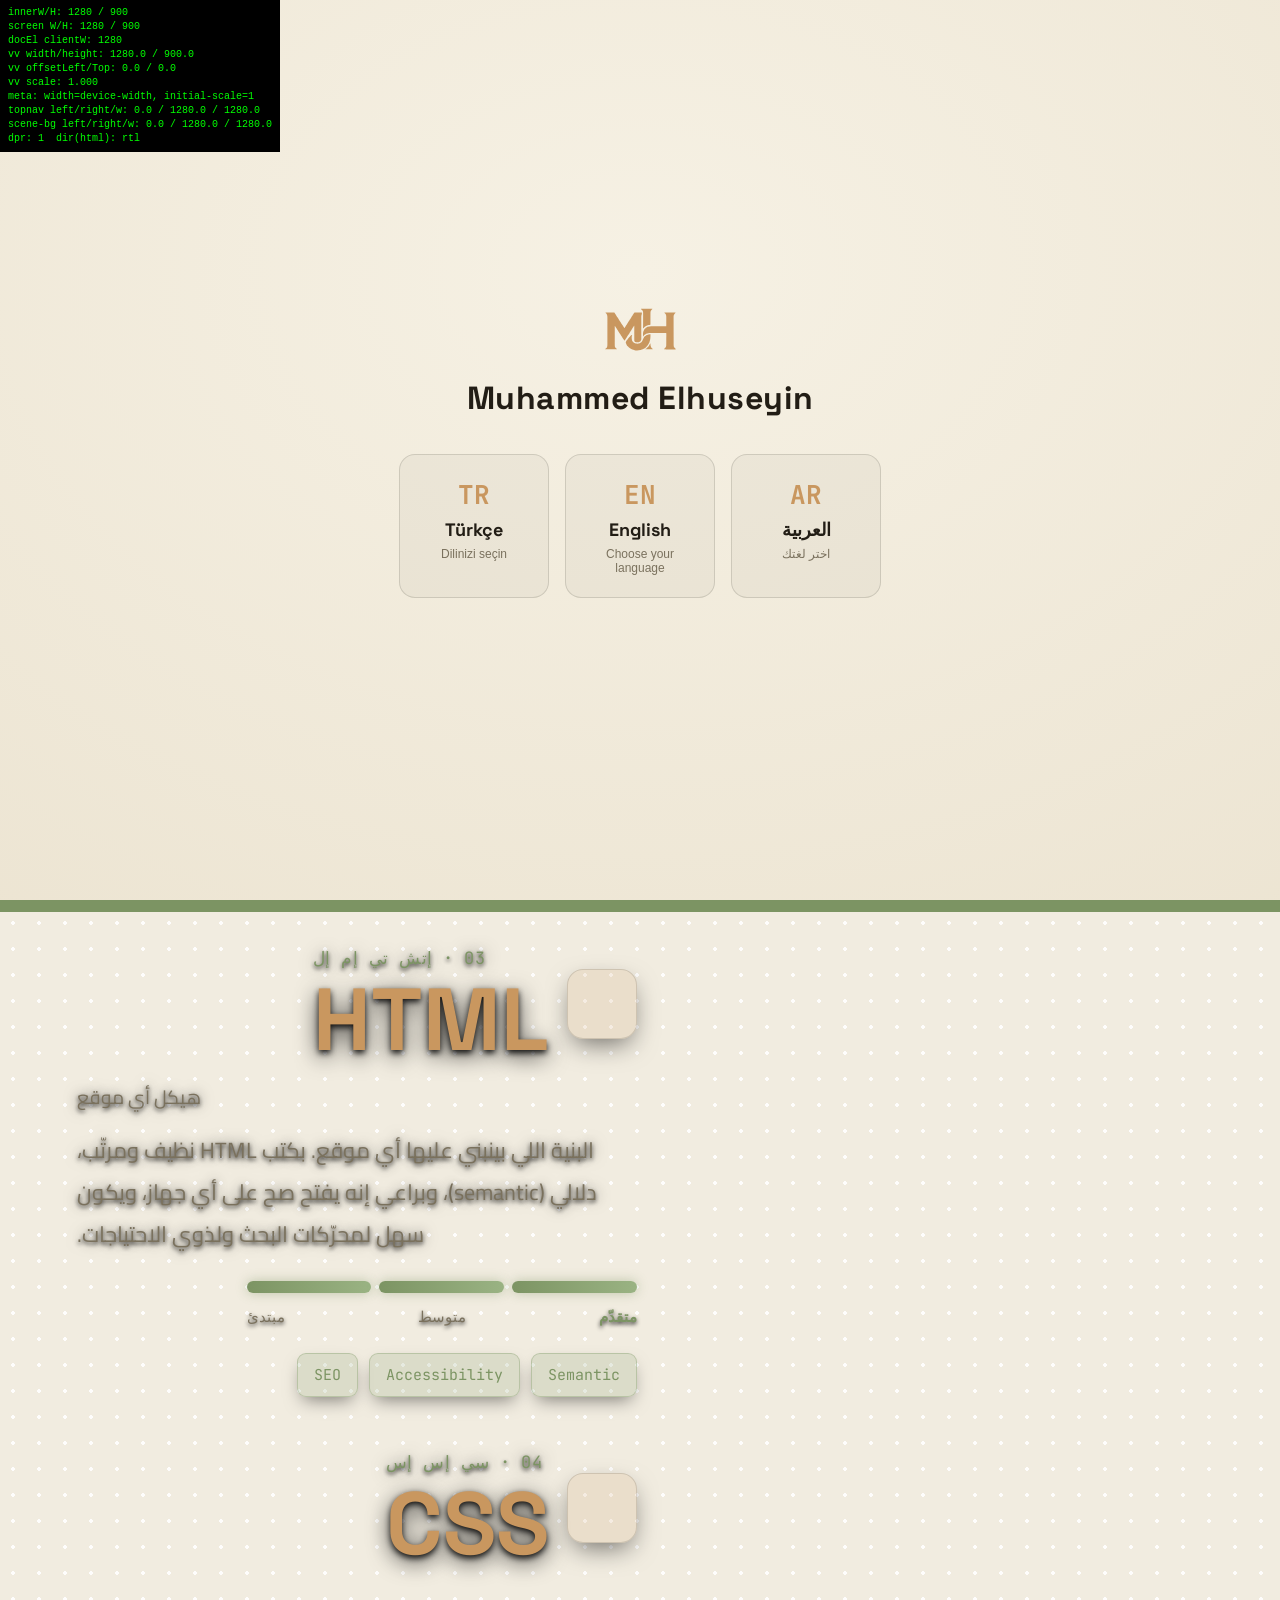
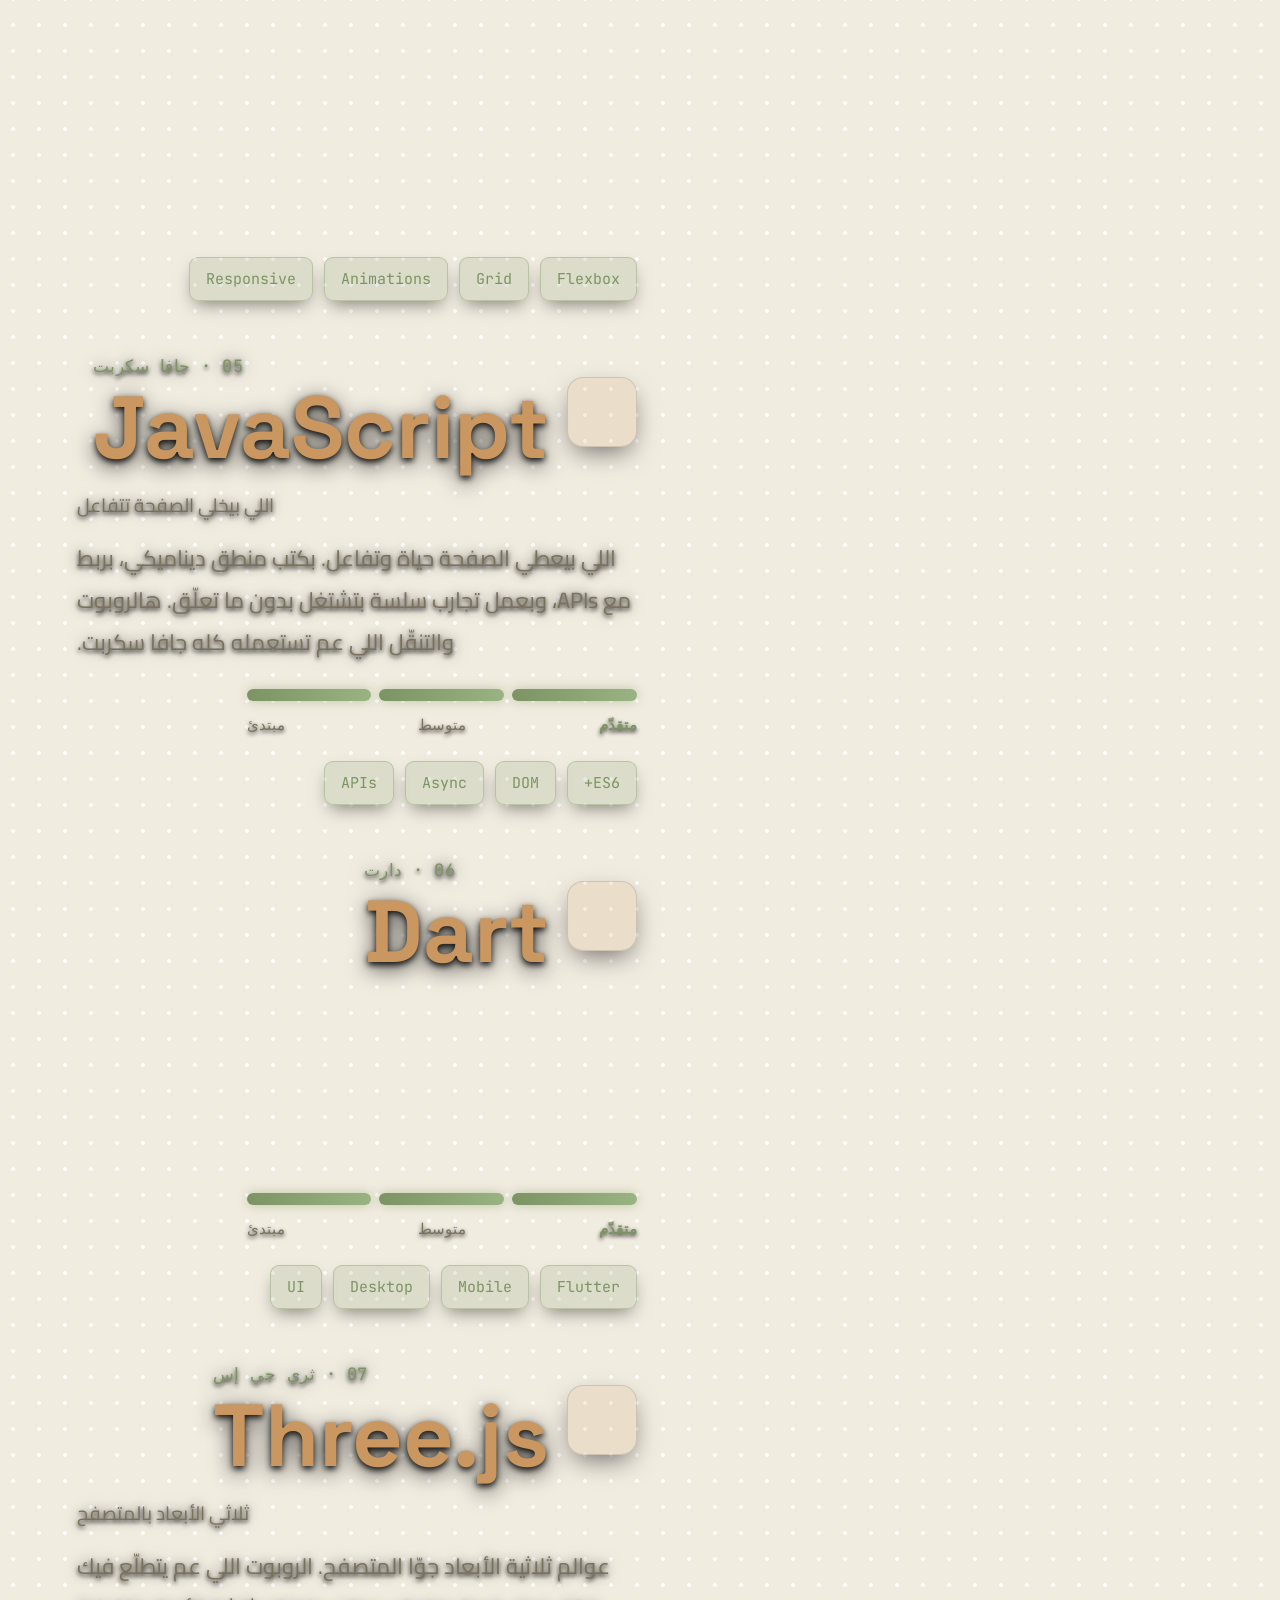
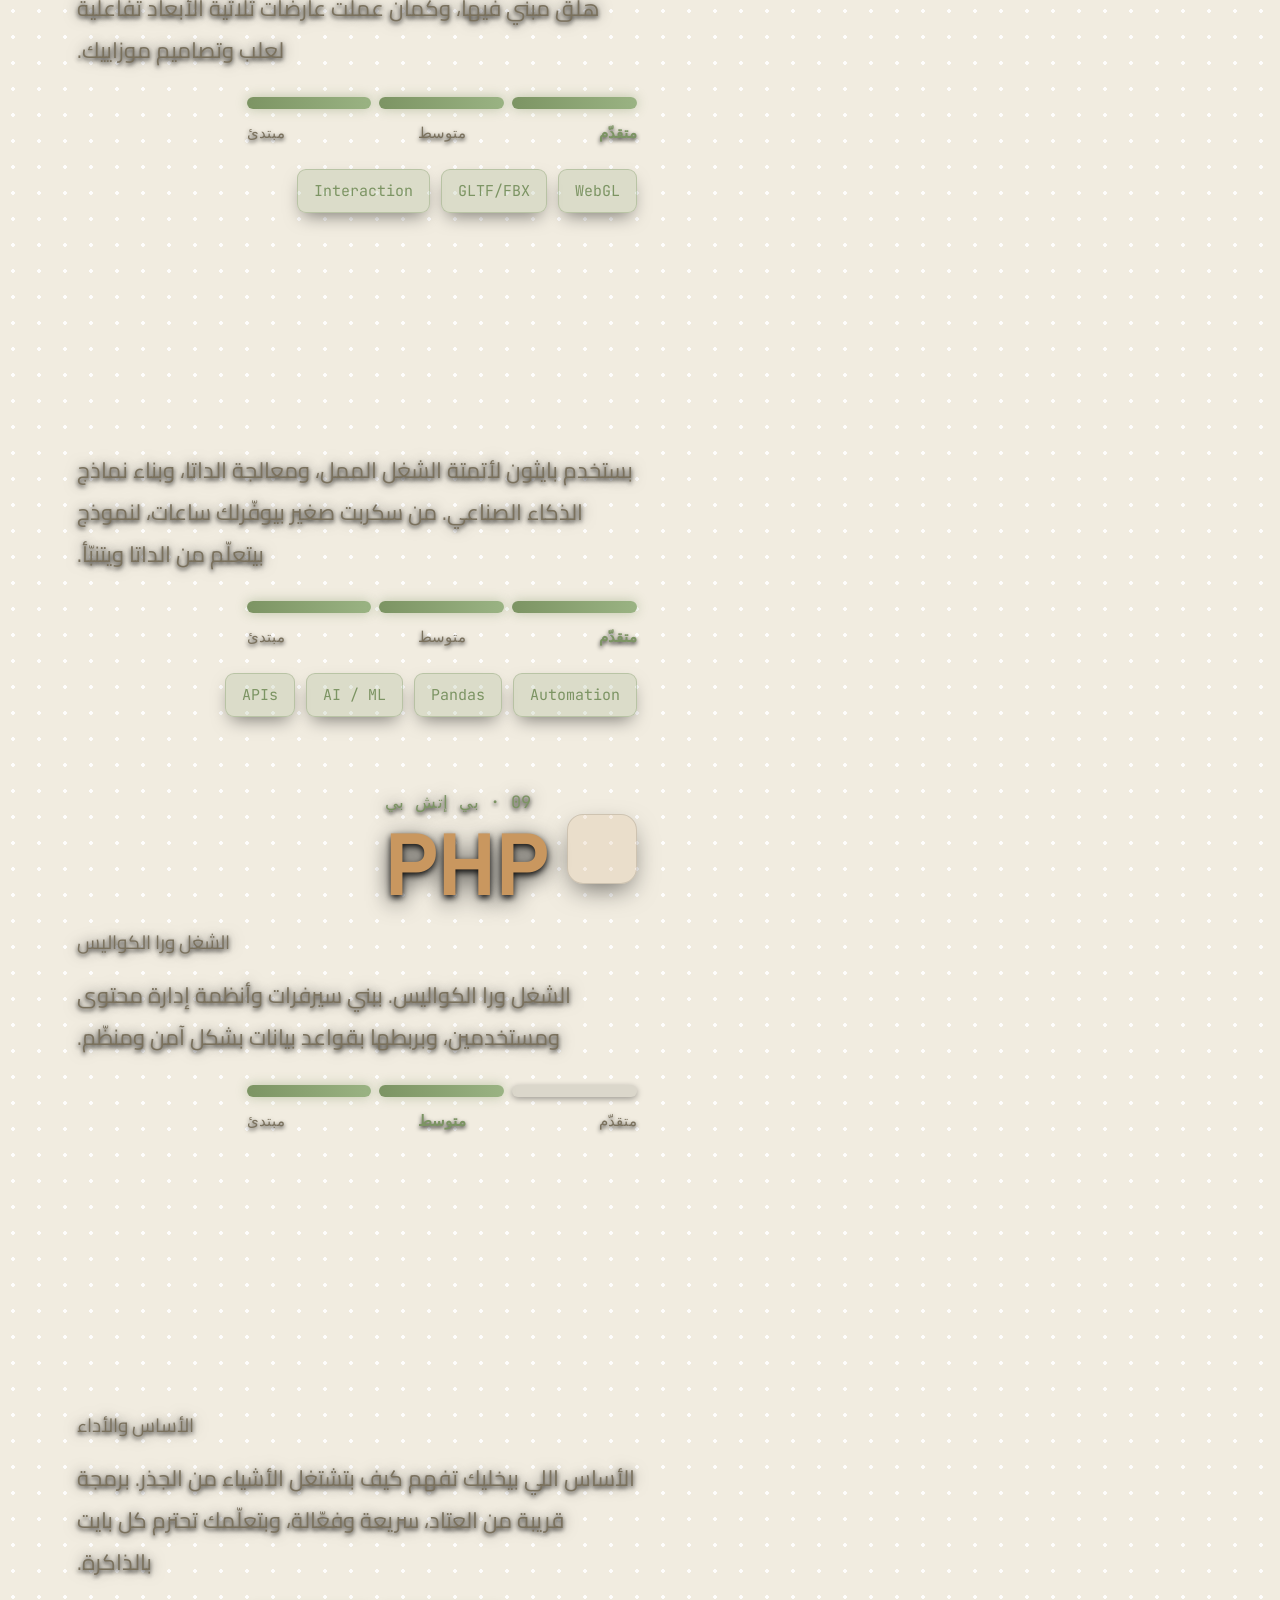
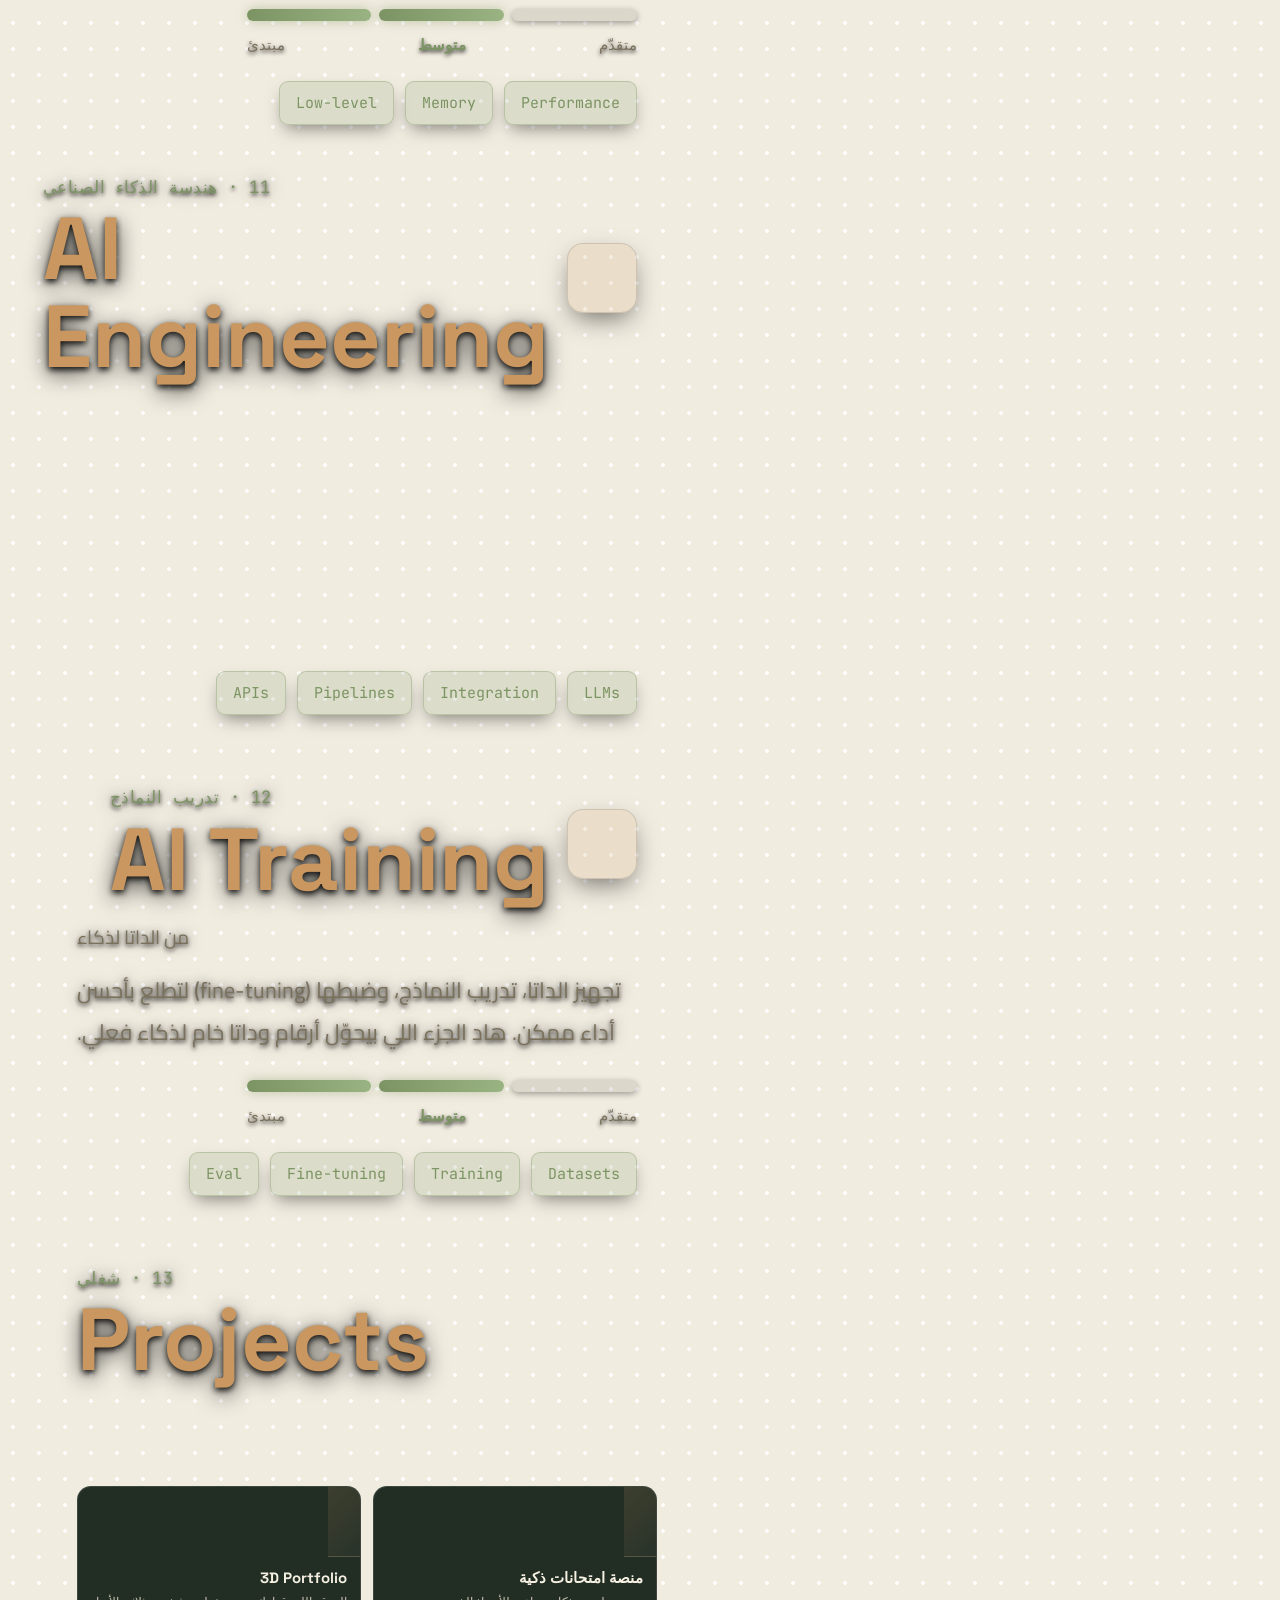
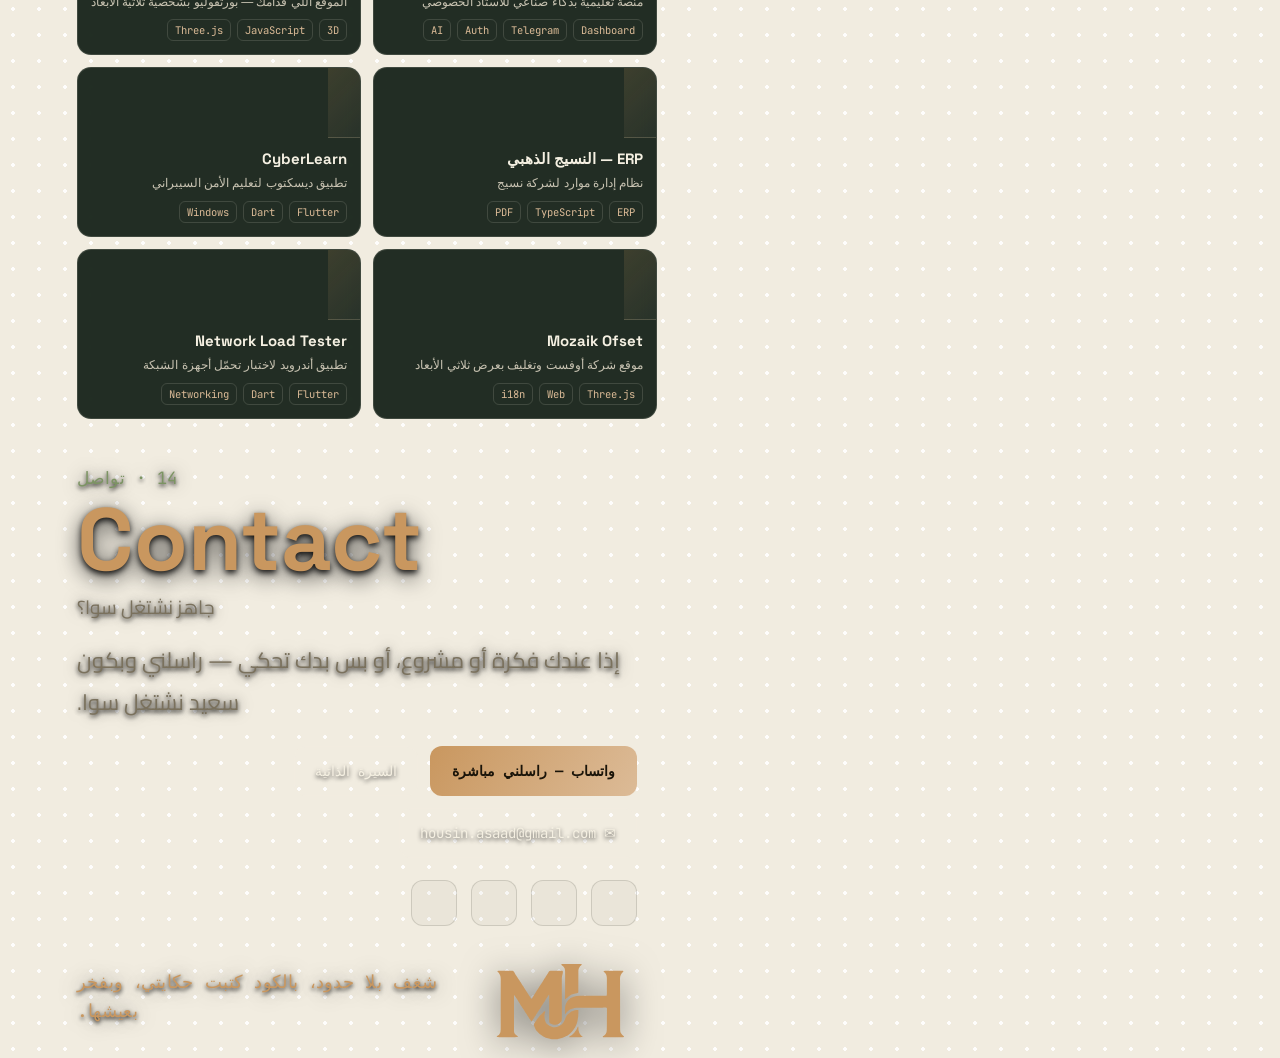
==== commit b7ef4a33: "Add temporary on-page diagnostic panel for header/background offset bug Cannot reproduce the reporte" ====
--- a/index.html
+++ b/index.html
@@ -329,5 +329,43 @@
   <script src="js/nav.js?v=72"></script>
   <script src="js/i18n.js?v=63"></script>
   <script type="module" src="js/robot.js?v=147"></script>
+
+  <!-- لوحة تشخيص مؤقتة — لازم تتشال بعد ما نلاقي سبب انزياح الهيدر/الخلفية عليمين. -->
+  <script>
+  (function(){
+    var box = document.createElement('div');
+    box.id = 'dbg-panel';
+    box.style.cssText = 'position:fixed;top:0;left:0;z-index:99999;background:#000;color:#0f0;'
+      + 'font:10px/1.4 monospace;padding:6px 8px;max-width:100vw;white-space:pre-wrap;pointer-events:none;direction:ltr;text-align:left';
+    document.body.appendChild(box);
+    function upd(){
+      var vv = window.visualViewport;
+      var nav = document.getElementById('topnav');
+      var bg = document.querySelector('.scene-bg');
+      var navR = nav ? nav.getBoundingClientRect() : null;
+      var bgR = bg ? bg.getBoundingClientRect() : null;
+      var meta = document.querySelector('meta[name="viewport"]').getAttribute('content');
+      box.textContent =
+        'innerW/H: ' + innerWidth + ' / ' + innerHeight + '\n'
+        + 'screen W/H: ' + screen.width + ' / ' + screen.height + '\n'
+        + 'docEl clientW: ' + document.documentElement.clientWidth + '\n'
+        + 'vv width/height: ' + (vv ? vv.width.toFixed(1) : '-') + ' / ' + (vv ? vv.height.toFixed(1) : '-') + '\n'
+        + 'vv offsetLeft/Top: ' + (vv ? vv.offsetLeft.toFixed(1) : '-') + ' / ' + (vv ? vv.offsetTop.toFixed(1) : '-') + '\n'
+        + 'vv scale: ' + (vv ? vv.scale.toFixed(3) : '-') + '\n'
+        + 'meta: ' + meta + '\n'
+        + 'topnav left/right/w: ' + (navR ? navR.left.toFixed(1)+' / '+navR.right.toFixed(1)+' / '+navR.width.toFixed(1) : '-') + '\n'
+        + 'scene-bg left/right/w: ' + (bgR ? bgR.left.toFixed(1)+' / '+bgR.right.toFixed(1)+' / '+bgR.width.toFixed(1) : '-') + '\n'
+        + 'dpr: ' + devicePixelRatio + '  dir(html): ' + document.documentElement.dir;
+    }
+    upd();
+    addEventListener('resize', upd);
+    addEventListener('scroll', upd);
+    if(window.visualViewport){
+      visualViewport.addEventListener('resize', upd);
+      visualViewport.addEventListener('scroll', upd);
+    }
+    setInterval(upd, 500);
+  })();
+  </script>
 </body>
 </html>
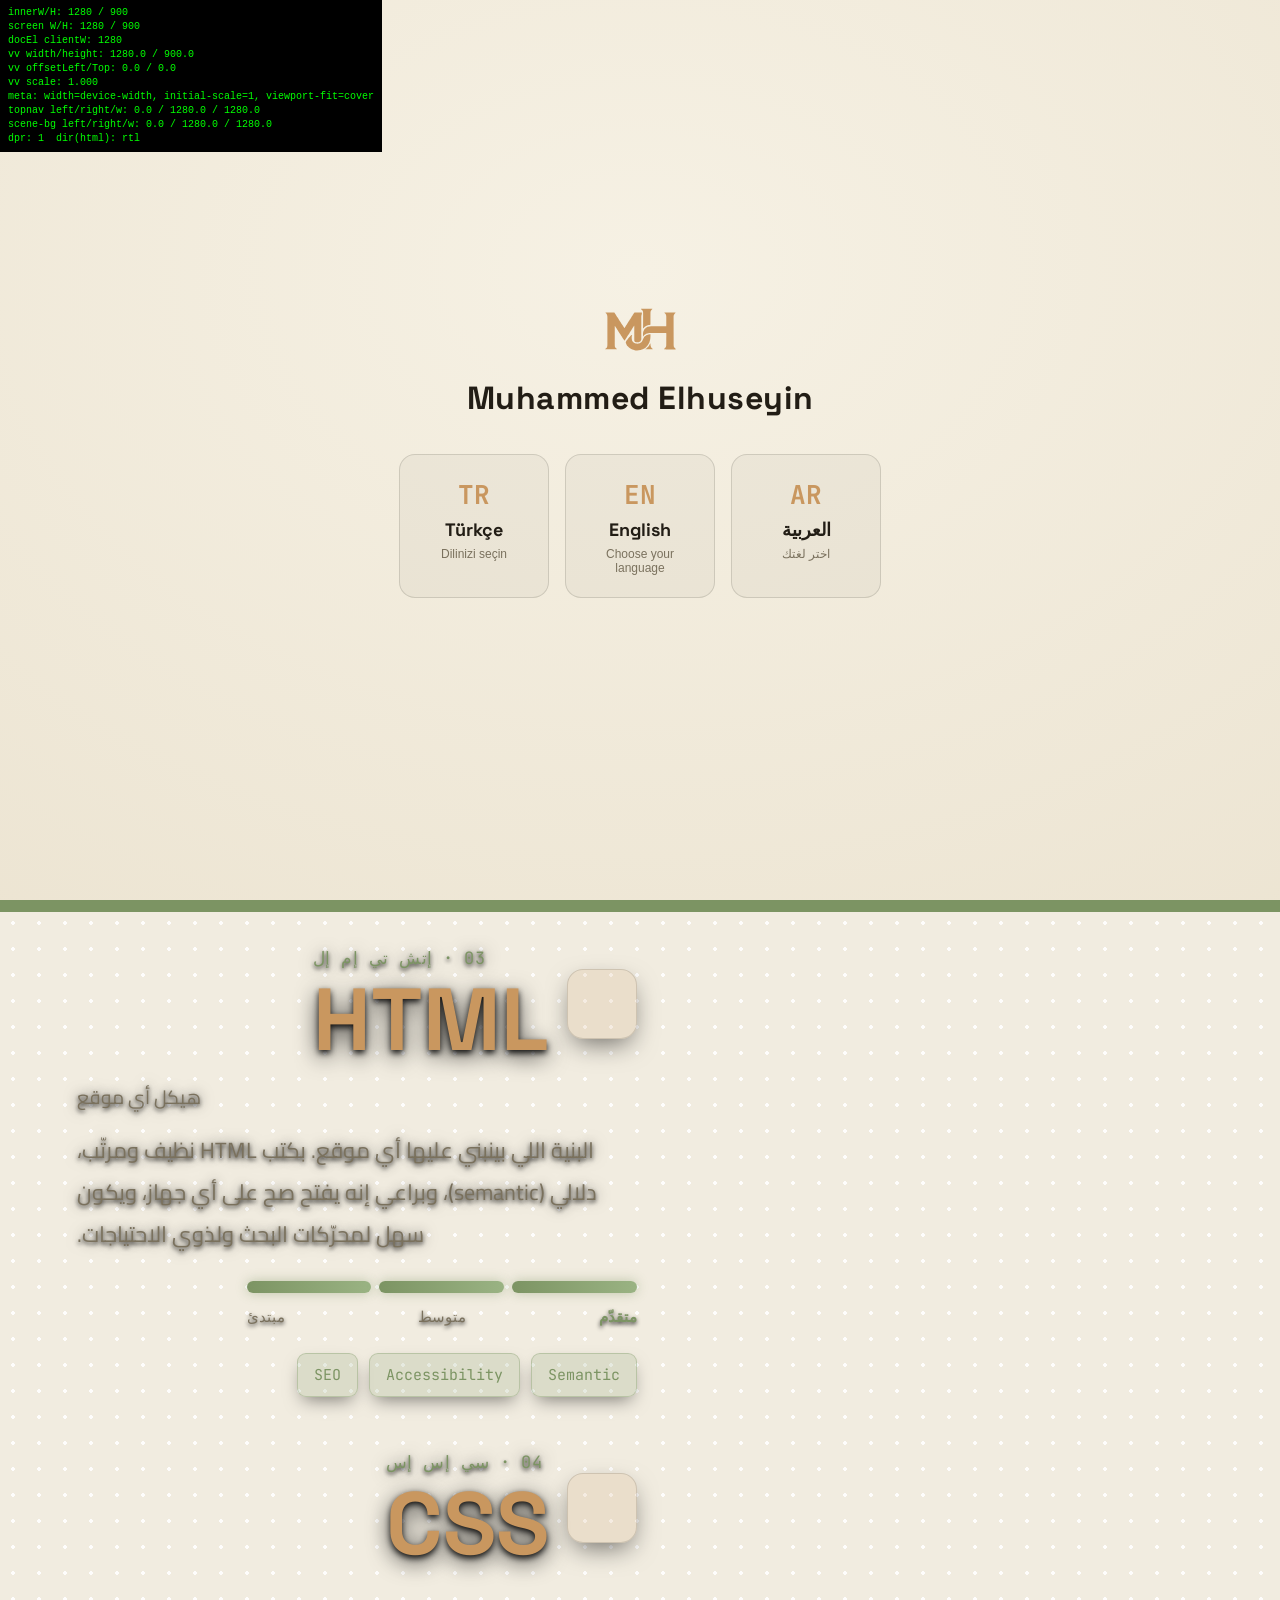
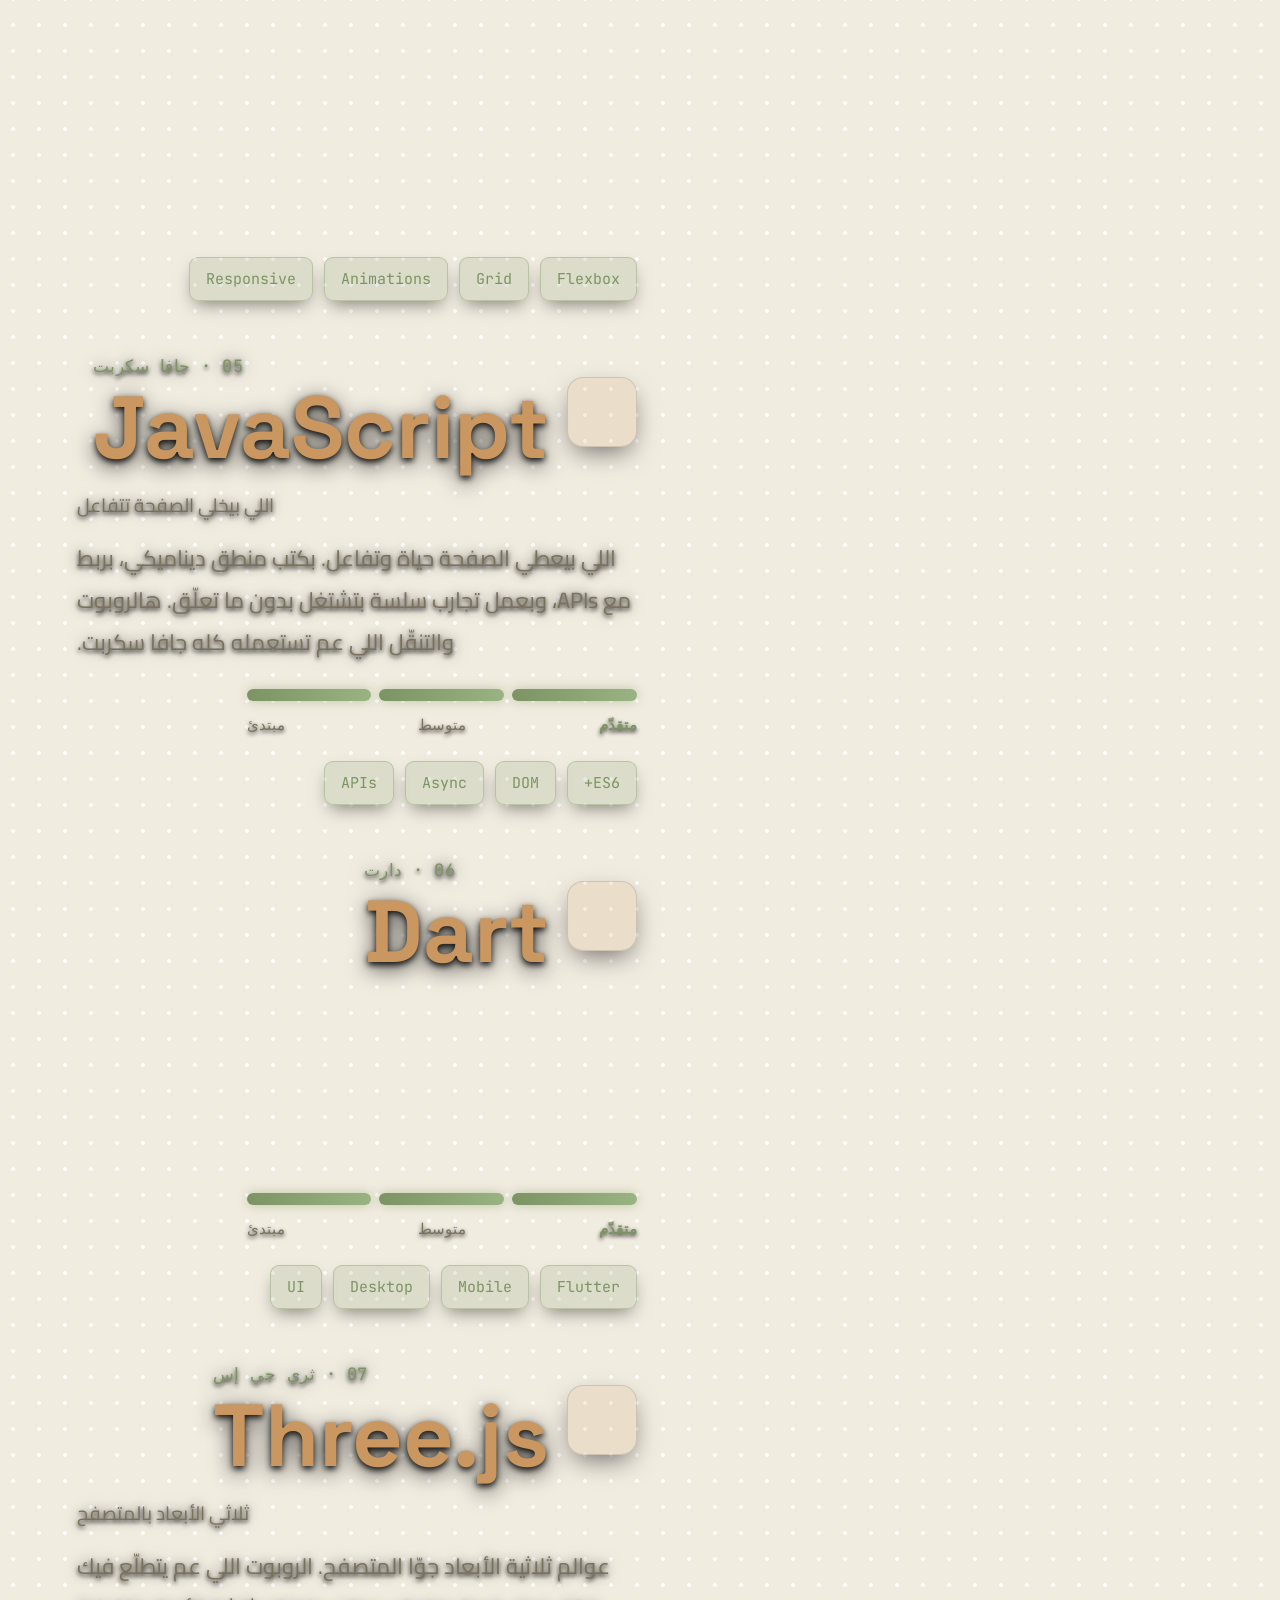
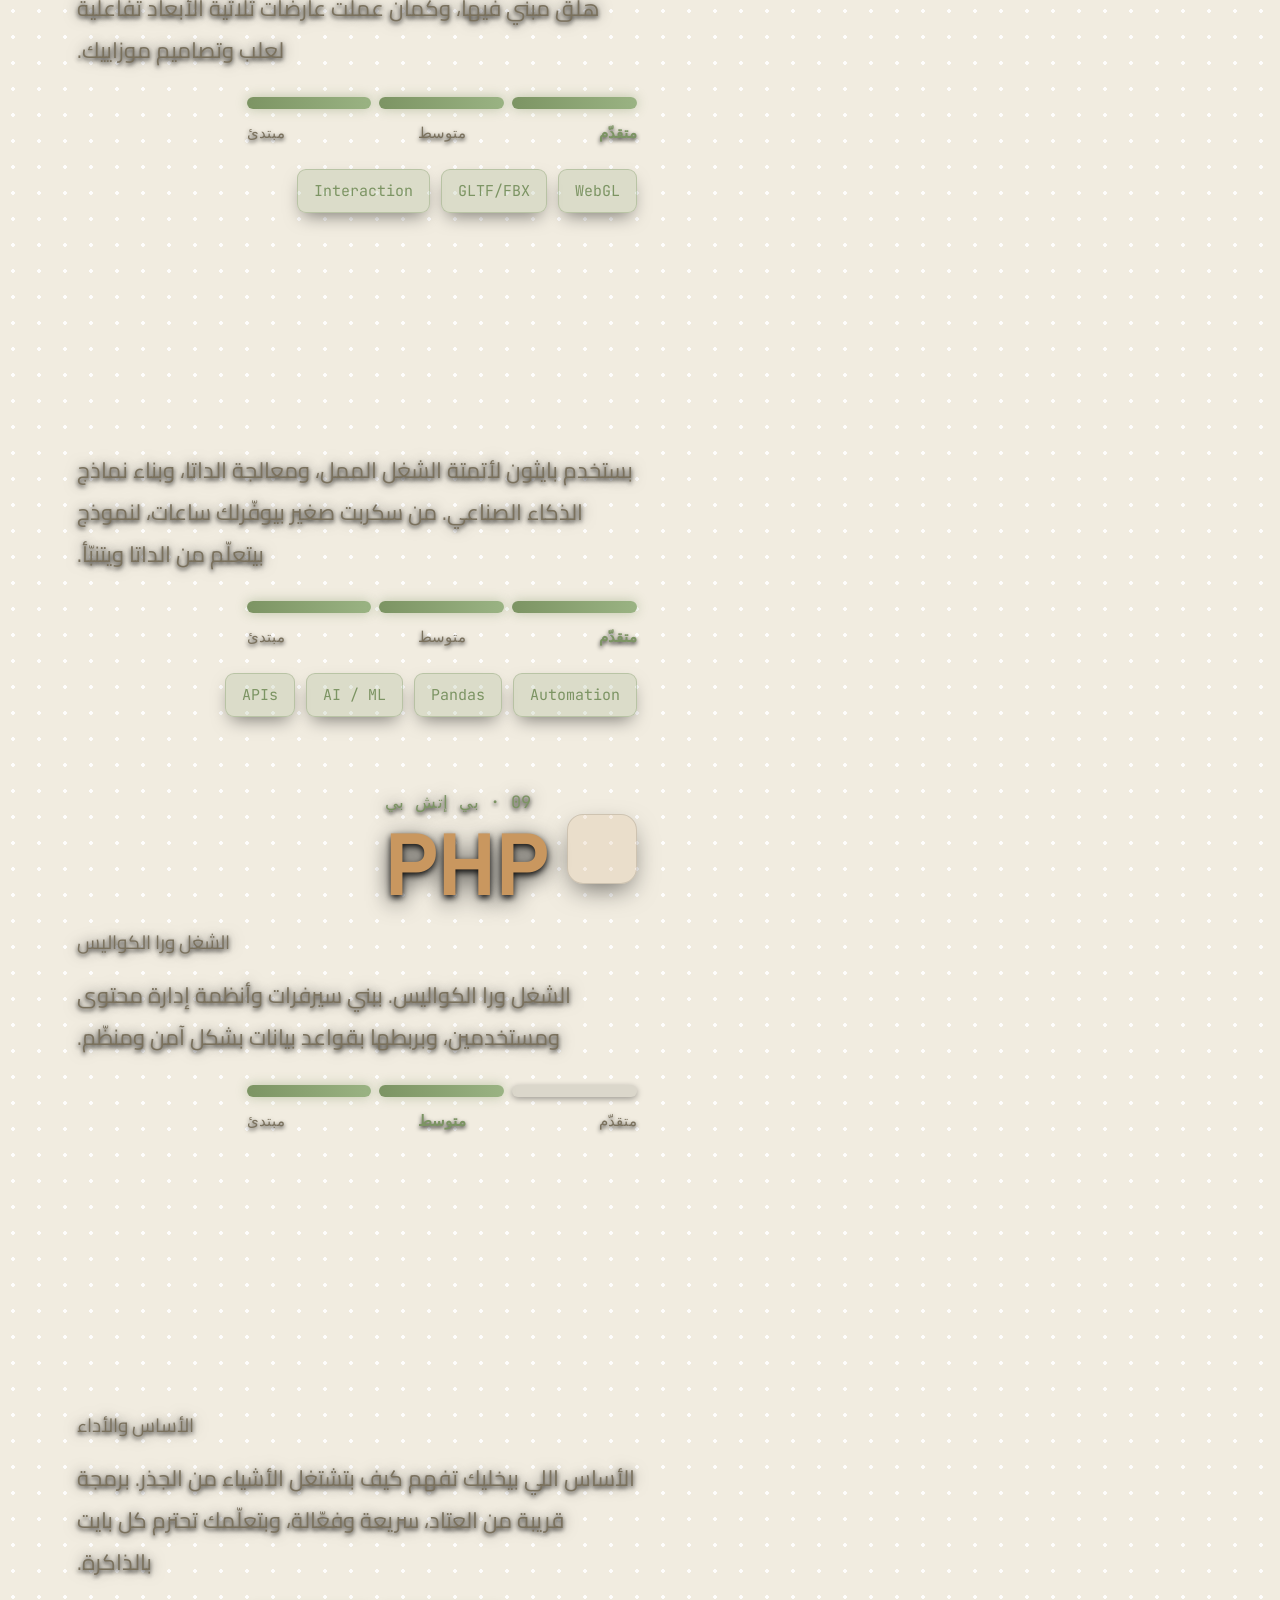
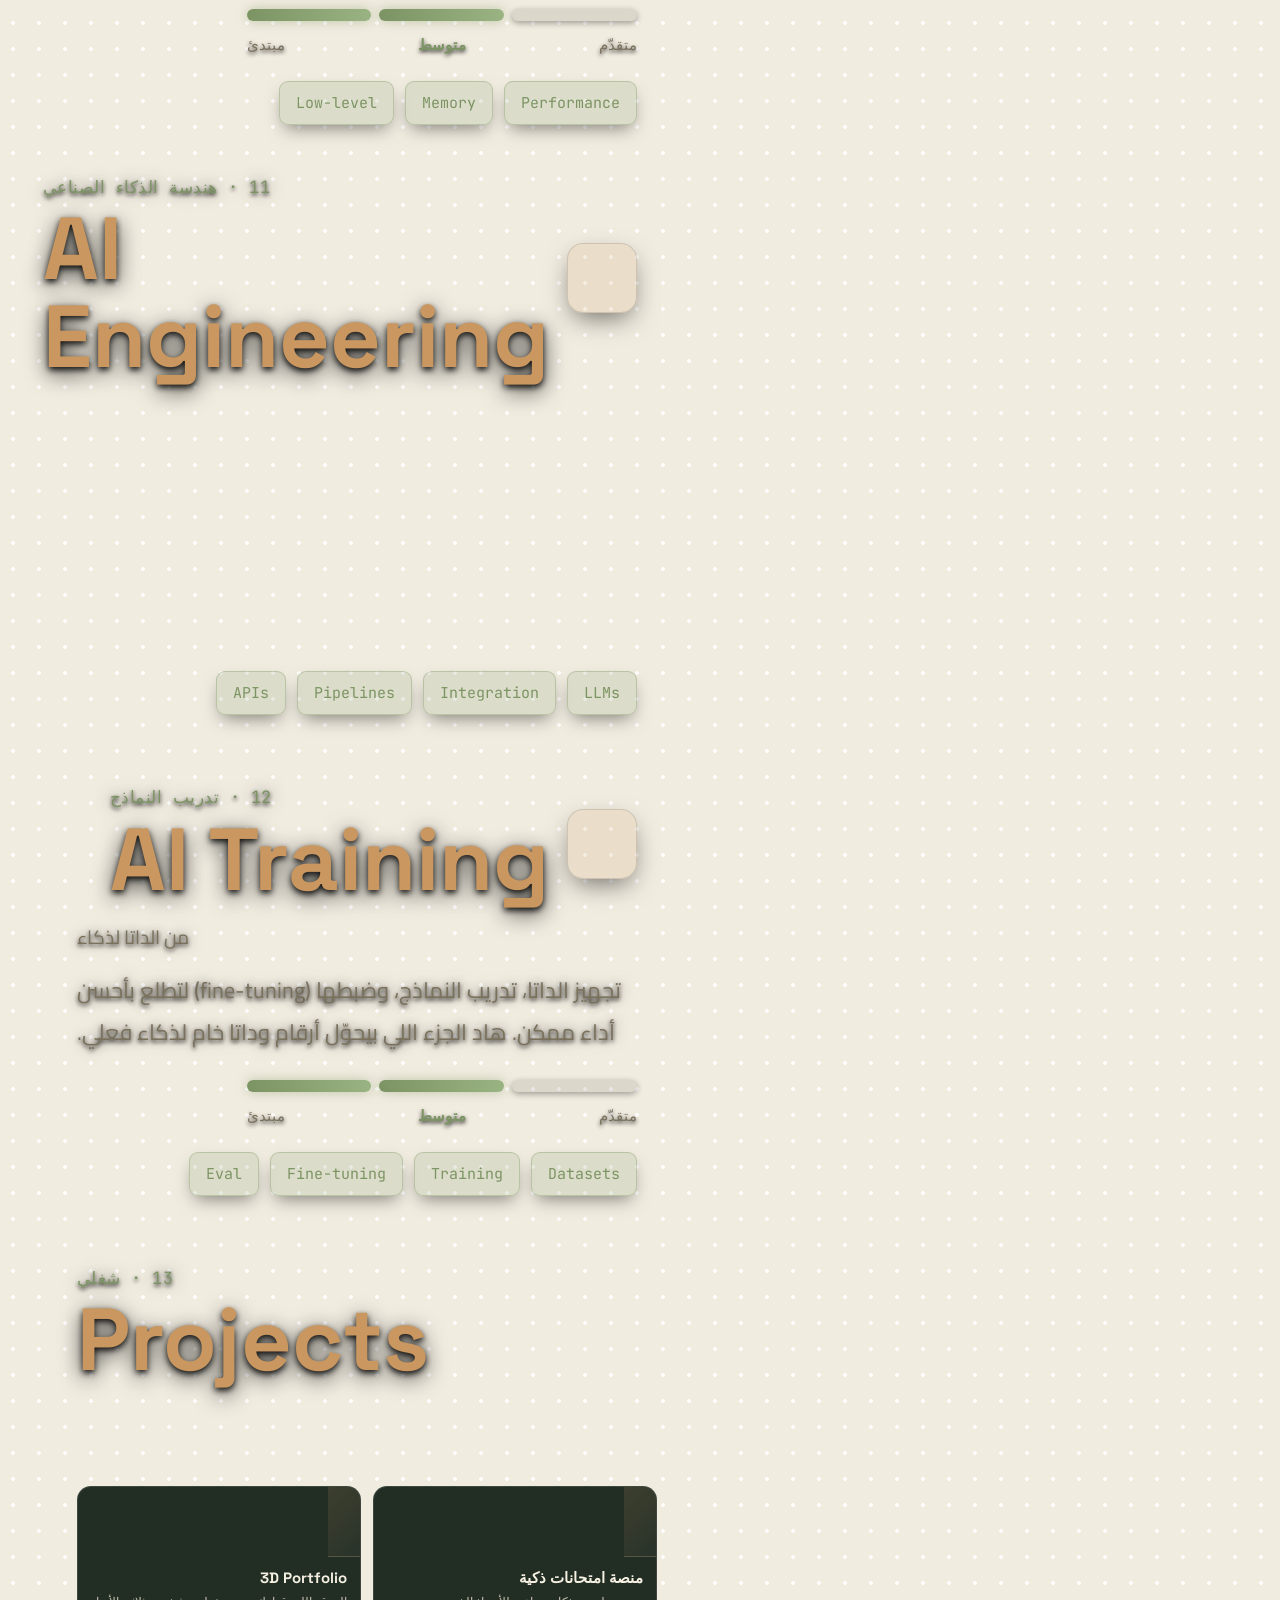
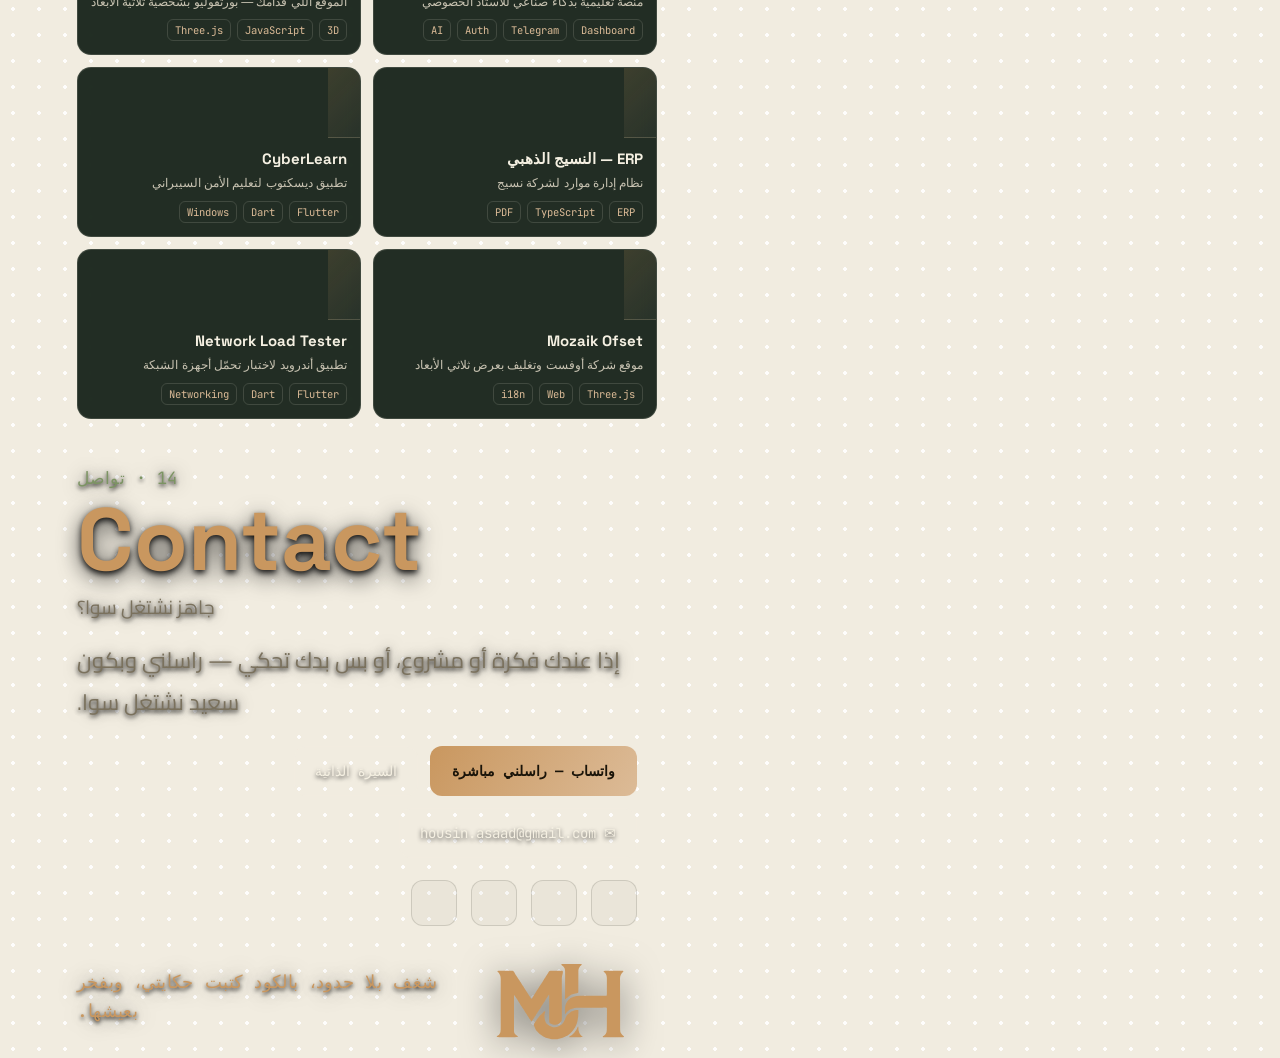
==== commit 947bf6f2: "Add viewport-fit=cover to fix left-side gap around header/background Diagnosed via the debug panel w" ====
--- a/index.html
+++ b/index.html
@@ -2,8 +2,12 @@
 <html lang="ar" dir="rtl">
 <head>
 <meta charset="utf-8">
-<meta name="viewport" content="width=device-width, initial-scale=1">
+<meta name="viewport" content="width=device-width, initial-scale=1, viewport-fit=cover">
 <script>
+// viewport-fit=cover: بلا هاي، كروم بيحجز مسافة أمان تلقائياً حوالين أي جزء غير مستطيل بالشاشة
+// (بروز كاميرا مثلاً) — وبوضعية عرضية هالجزء بيطلع عالجنب (يمين أو يسار) مش فوق، فبيولّد فراغ
+// جانبي غريب حوالين الهيدر/الخلفية الثابتة بلا ما نقدر نتحكم فيه من الـCSS إطلاقاً. cover
+// بيخلي المحتوى يرسم لتحت هالمنطقة (احتياط أمان أقل، بس ما في عناصر تحكم حسّاسة هون أصلاً).
 // بوضعية عرضية (landscape) وعرض شاشة حقيقي أضيق من 1280 (هاتف بالعرض)، منخلي المتصفح يتعامل مع
 // الصفحة وكأنها بعرض 1280 — نفس تقنية "طلب نسخة سطح المكتب". هيك innerWidth ووحدات vw كلها بتحسب
 // تلقائياً على أساس 1280 (بالضبط متل الكمبيوتر). المتصفح ما بيصغّر بصرياً النتيجة تلقائياً لمّا نغيّر
@@ -33,12 +37,12 @@
     if(need){
       var scale = rw / META_W;
       if(scale > 0 && scale <= 1){
-        want = 'width='+META_W+', initial-scale='+scale+', minimum-scale='+scale+', maximum-scale='+scale+', user-scalable=no';
+        want = 'width='+META_W+', initial-scale='+scale+', minimum-scale='+scale+', maximum-scale='+scale+', user-scalable=no, viewport-fit=cover';
       } else {
-        want = 'width=device-width, initial-scale=1';
+        want = 'width=device-width, initial-scale=1, viewport-fit=cover';
       }
     } else {
-      want = 'width=device-width, initial-scale=1';
+      want = 'width=device-width, initial-scale=1, viewport-fit=cover';
     }
     if(meta.getAttribute('content') !== want){
       meta.setAttribute('content', want);
@@ -76,7 +80,7 @@
 <link rel="preconnect" href="https://fonts.googleapis.com">
 <link rel="preconnect" href="https://fonts.gstatic.com" crossorigin>
 <link href="https://fonts.googleapis.com/css2?family=Space+Grotesk:wght@500;700&family=JetBrains+Mono:wght@500;700&family=Cairo:wght@400;600;700&display=swap" rel="stylesheet">
-<link rel="stylesheet" href="css/style.css?v=109">
+<link rel="stylesheet" href="css/style.css?v=110">
 
 <script type="importmap">
 {
--- a/css/style.css
+++ b/css/style.css
@@ -43,7 +43,10 @@
 @media (hover:none){ body{cursor:auto} }
 
 /* ===== خلفية المدينة المحفورة — ثابتة (fixed)، بتلزّق مكانها وبيتمرّر الكلام فوقها بس ===== */
-.scene-bg{position:fixed;inset:0;z-index:0;
+/* width/height صريحة بدل الاعتماد على inset:0 (left+right معاً) — على بعض المتصفحات بوضعية
+   عرضية (innerWidth ≠ document.documentElement.clientWidth) كان بيحسب العرض التلقائي غلط،
+   فيطلع العنصر أضيق من الشاشة الحقيقية ومنزاح عن الحافة اليسرى (تأكدنا منها بلوحة تشخيص فعلية) */
+.scene-bg{position:fixed;top:0;left:0;width:100vw;height:100vh;z-index:0;
   background:#141210 url('../assets/scene-bg.jpg') center/cover no-repeat;
   opacity:0;pointer-events:none;transition:opacity 1s ease}
 body.hero-gone .scene-bg{opacity:1}
@@ -51,7 +54,7 @@
 
 /* ===== الطبقات ===== */
 /* الشخصية ما بتظهر فوق الهيرو — بتتلاشى تدريجياً وتظهر بس أول ما تنزل تحته بالسكرول، وبتضل ثابتة بمكانها */
-#robot-container{position:fixed;inset:0;z-index:1;opacity:0;transform:scale(.93);
+#robot-container{position:fixed;top:0;left:0;width:100vw;height:100vh;z-index:1;opacity:0;transform:scale(.93);
   transition:opacity 1.1s ease,transform 1.2s cubic-bezier(.2,.8,.2,1)}
 body.robot-ready.hero-gone #robot-container{opacity:1;transform:none}
 /* أي جهاز لمس (موبايل/تابلت، بغض النظر عن الاتجاه) — الشخصية ثلاثية الأبعاد ودوائر حركاتها ما
@@ -76,7 +79,7 @@
 .vignette{display:none}   /* الظل الغامق حوالين الشاشة اتشال بطلب المستخدم */
 
 /* ===== هيدر علوي زجاجي ثابت: لوغو · صفحات بالنص · تواصل + CV + لغة ===== */
-#topnav{position:fixed;top:0;left:0;right:0;z-index:9;direction:ltr;
+#topnav{position:fixed;top:0;left:0;width:100vw;z-index:9;direction:ltr;
   display:flex;align-items:center;justify-content:space-between;gap:8px;
   padding:8px 14px;
   background:rgba(241,236,224,.75);backdrop-filter:blur(16px) saturate(1.2);
@@ -359,7 +362,7 @@
 
 /* المودال */
 body.modal-open{overflow:hidden}
-.pmodal{position:fixed;inset:0;z-index:50;display:none;align-items:center;justify-content:center;padding:24px}
+.pmodal{position:fixed;top:0;left:0;width:100vw;height:100vh;z-index:50;display:none;align-items:center;justify-content:center;padding:24px}
 .pmodal.open{display:flex}
 .pmodal-backdrop{position:absolute;inset:0;background:rgba(10,10,8,.62);backdrop-filter:blur(6px)}
 .pmodal-inner{position:relative;z-index:1;width:min(560px,100%);max-height:88vh;overflow-y:auto;
@@ -407,7 +410,7 @@
 body.lang-rtl .panel{direction:rtl}
 
 /* ===== بطاقة اختيار اللغة (شاشة البداية) ===== */
-#lang-splash{position:fixed;inset:0;z-index:100;display:flex;align-items:center;justify-content:center;
+#lang-splash{position:fixed;top:0;left:0;width:100vw;height:100vh;z-index:100;display:flex;align-items:center;justify-content:center;
   background:radial-gradient(120% 120% at 50% 30%,#f6f1e4,#e9e0cc);
   transition:opacity .5s ease,visibility .5s ease;cursor:default}
 #lang-splash .ls-card{cursor:pointer}
@@ -427,7 +430,7 @@
 @media (max-width:480px) and (orientation:portrait){ .ls-cards{gap:10px} .ls-card{width:44%;min-width:130px;padding:16px 10px} }
 
 /* ===== نافذة "اقلب هاتفك" — نفس أسلوب بطاقة اختيار اللغة ===== */
-#rotate-prompt{position:fixed;inset:0;z-index:101;display:flex;align-items:center;justify-content:center;
+#rotate-prompt{position:fixed;top:0;left:0;width:100vw;height:100vh;z-index:101;display:flex;align-items:center;justify-content:center;
   background:radial-gradient(120% 120% at 50% 30%,#f6f1e4,#e9e0cc);
   opacity:0;visibility:hidden;transition:opacity .4s ease,visibility .4s ease;cursor:default}
 #rotate-prompt.show{opacity:1;visibility:visible}
@@ -504,7 +507,7 @@
   #menu-btn{display:flex}
   /* لمّا القائمة مفتوحة: الهيدر بيصير لائحة عمودية ملء الشاشة، بلا ما نكرّر ولا عنصر — نفس الأزرار
      الموجودة أصلاً بس بتخطيط عمودي واضح وكبير للمس */
-  body.nav-menu-open #topnav{position:fixed;inset:0;height:100vh;width:100vw;
+  body.nav-menu-open #topnav{position:fixed;top:0;left:0;height:100vh;width:100vw;
     flex-direction:column;align-items:stretch;justify-content:flex-start;
     overflow-y:auto;padding:26px 22px 100px;background:var(--bg);backdrop-filter:none}
   body.nav-menu-open .nav-brand{display:flex;align-self:center;margin-bottom:24px}
@@ -520,7 +523,7 @@
 }
 
 /* ===== دوائر الحركات العشوائية حوالين الشخصية — تتحمّل الحركة بس عند النقر ===== */
-#anim-dots{position:fixed;inset:0;z-index:4;pointer-events:none;opacity:0;transition:opacity .6s ease}
+#anim-dots{position:fixed;top:0;left:0;width:100vw;height:100vh;z-index:4;pointer-events:none;opacity:0;transition:opacity .6s ease}
 body.robot-ready.hero-gone #anim-dots{opacity:1}
 .anim-dot{position:fixed;transform:translate(-50%,-50%);pointer-events:auto;cursor:none;
   width:56px;height:56px;border-radius:50%;padding:0;
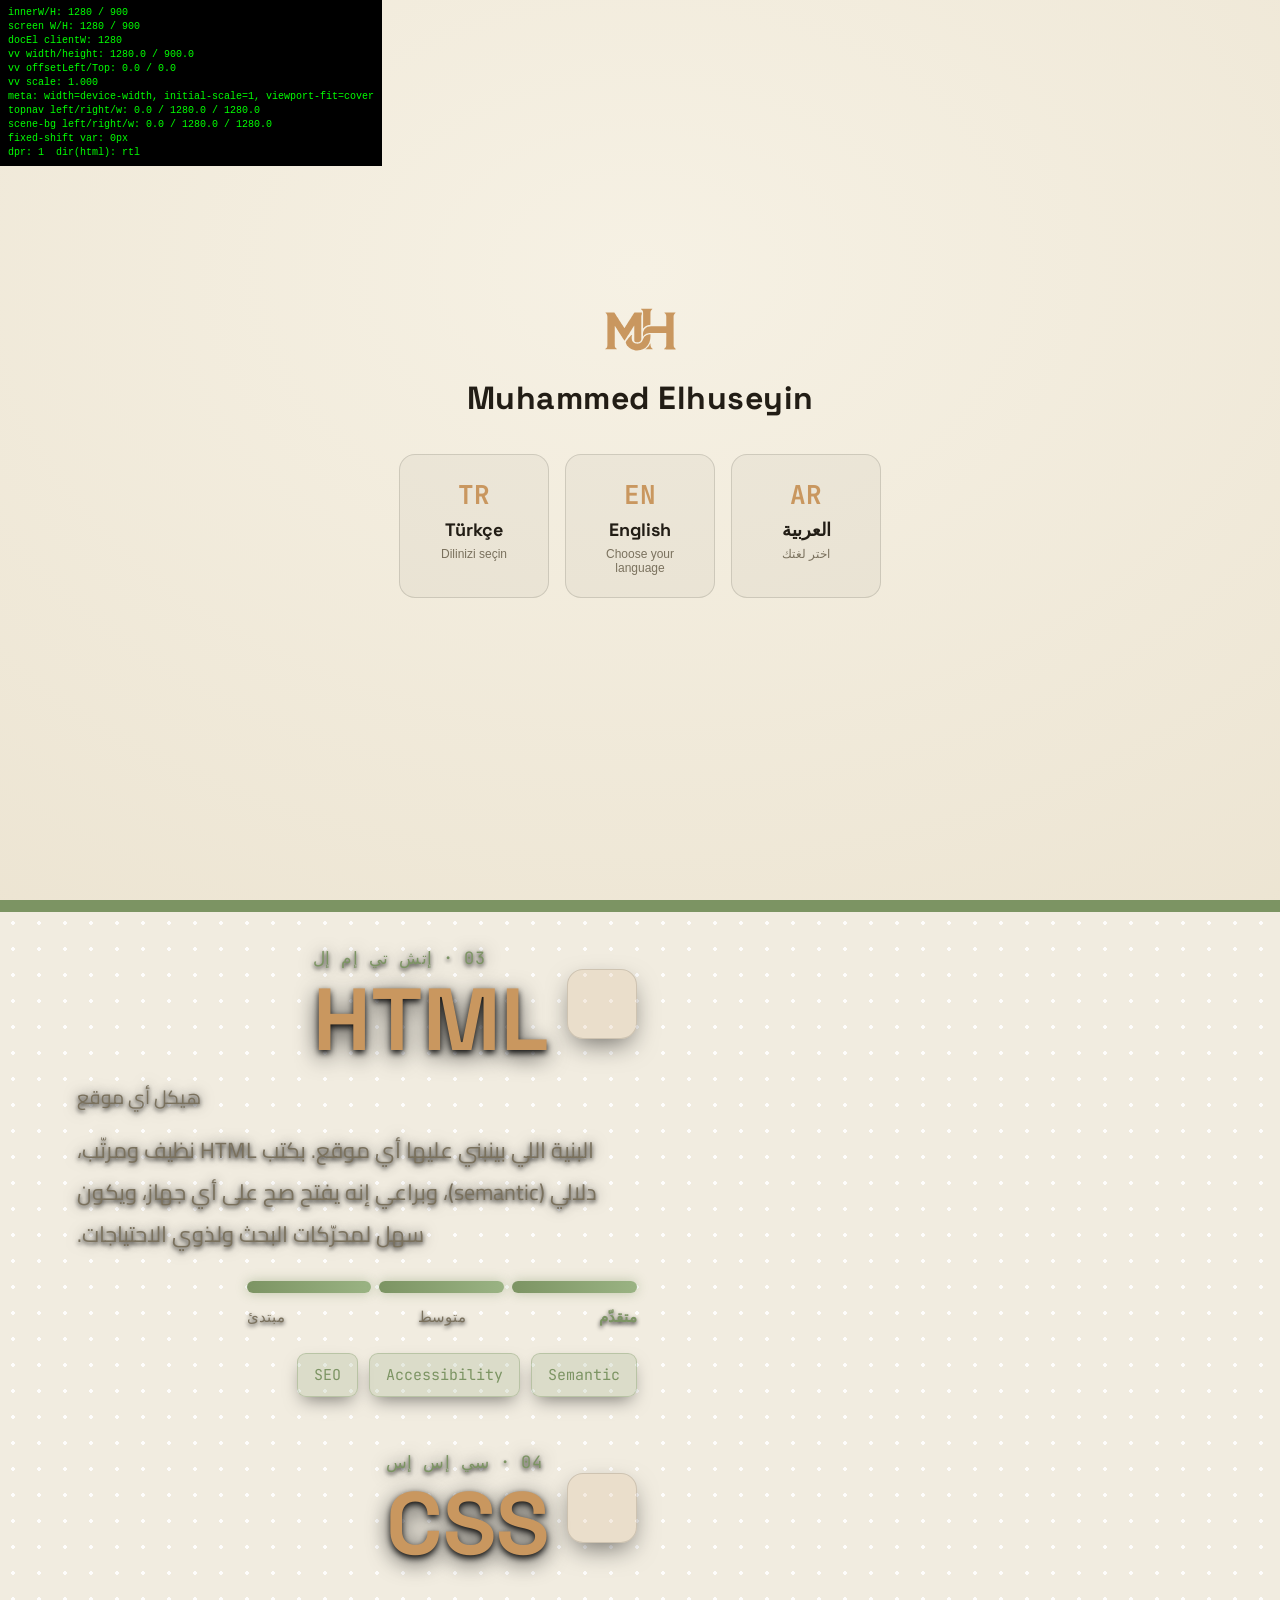
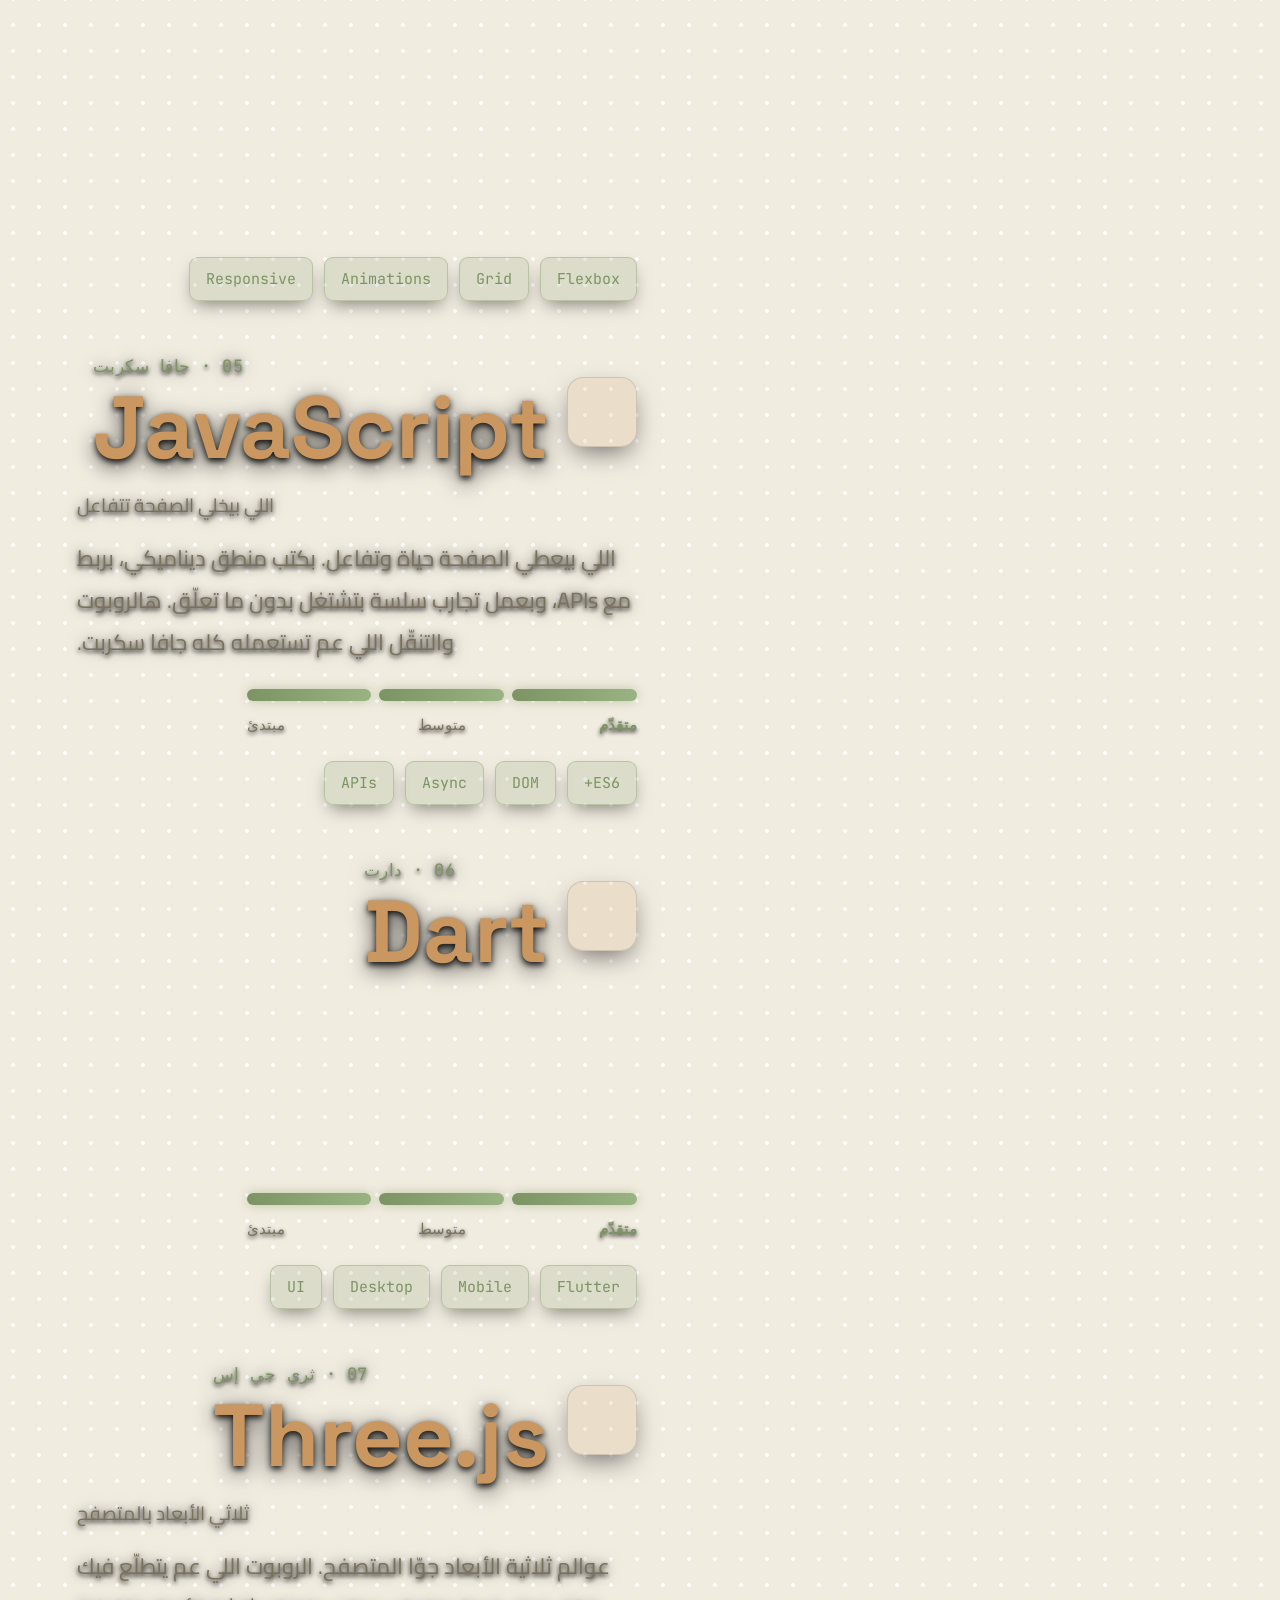
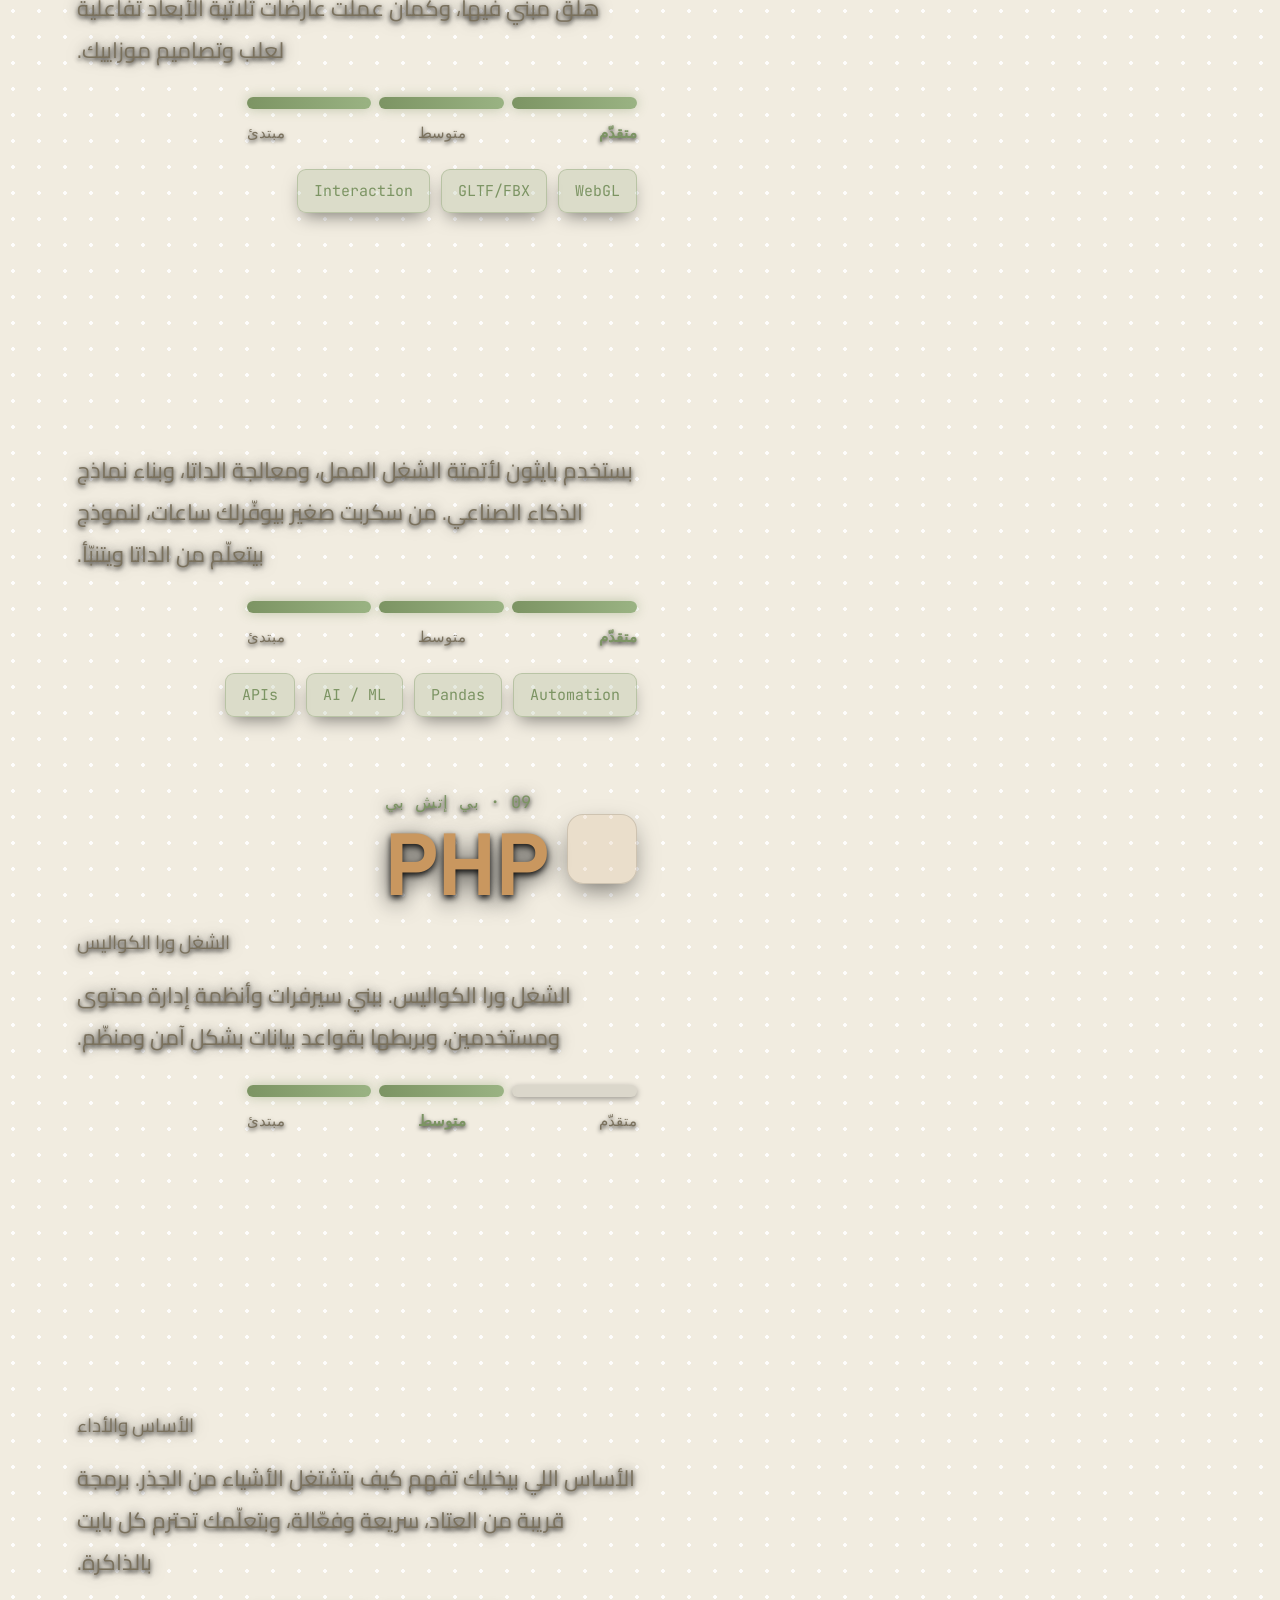
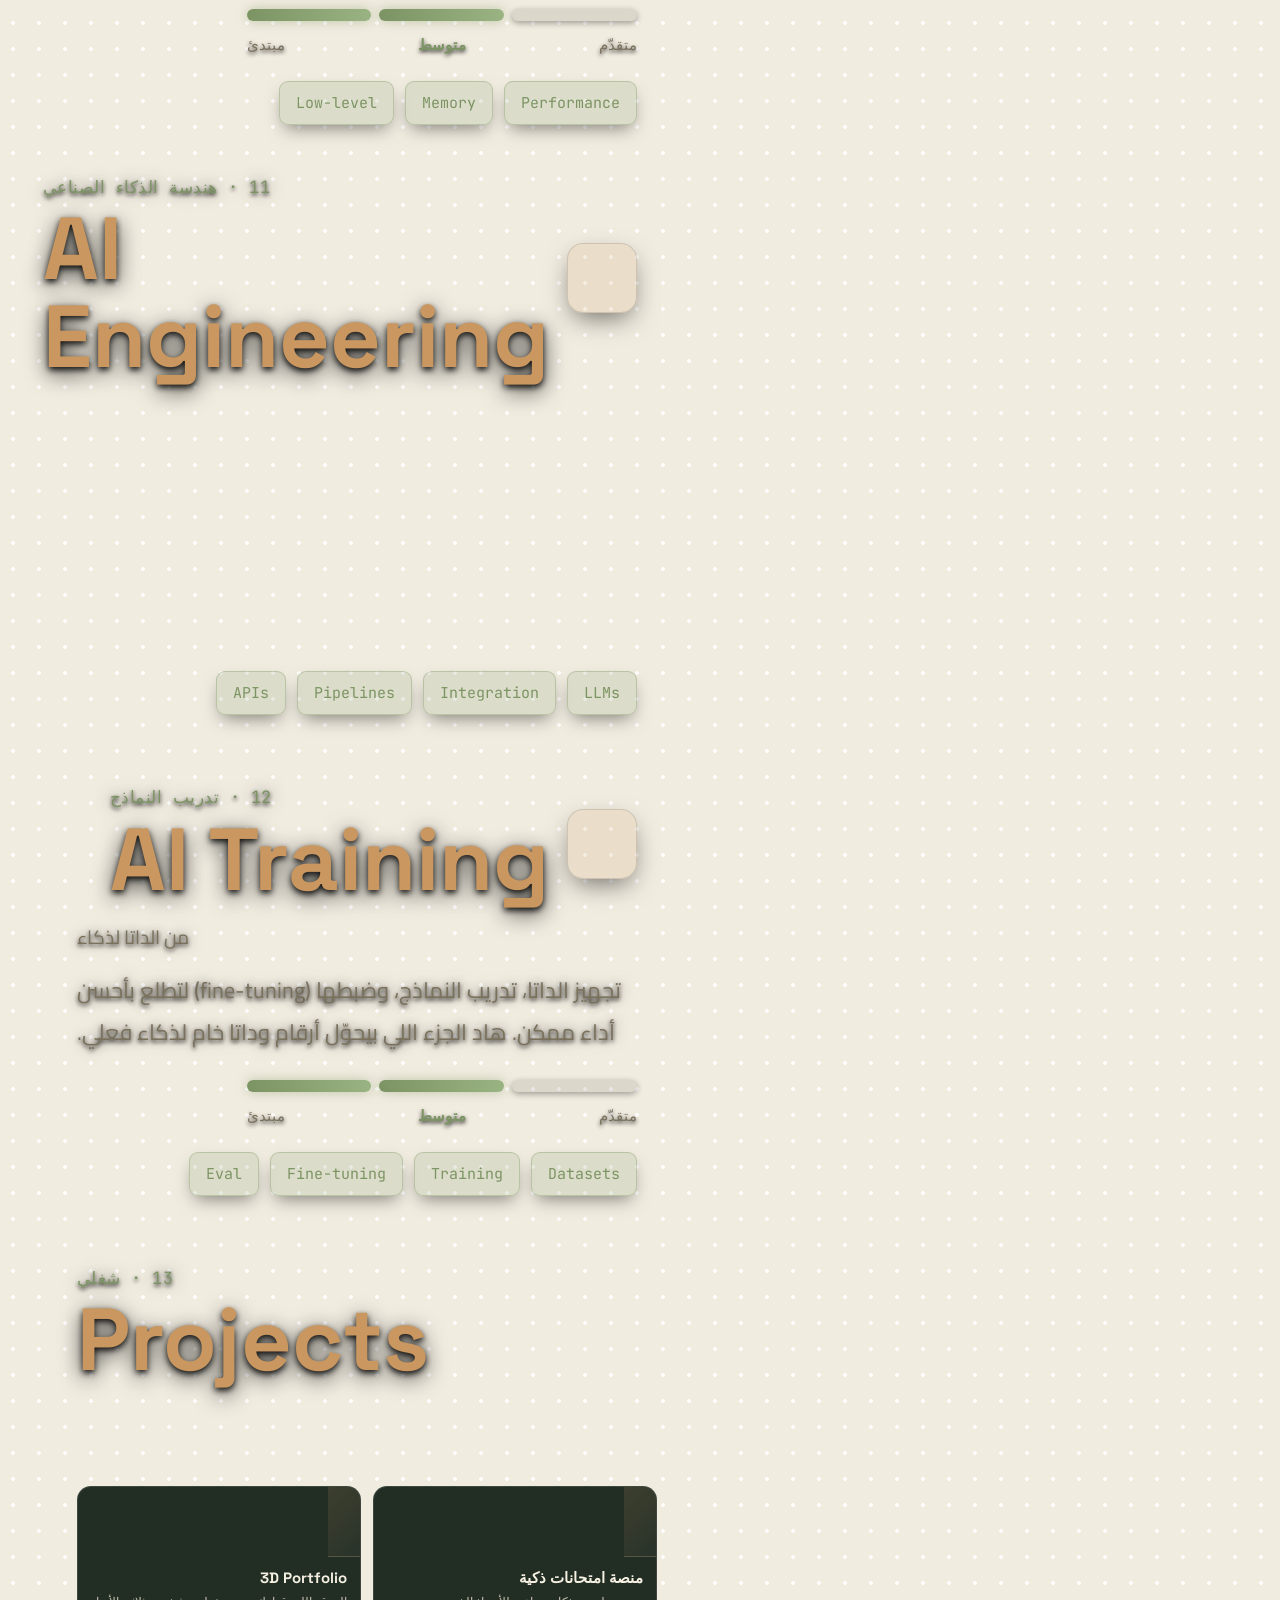
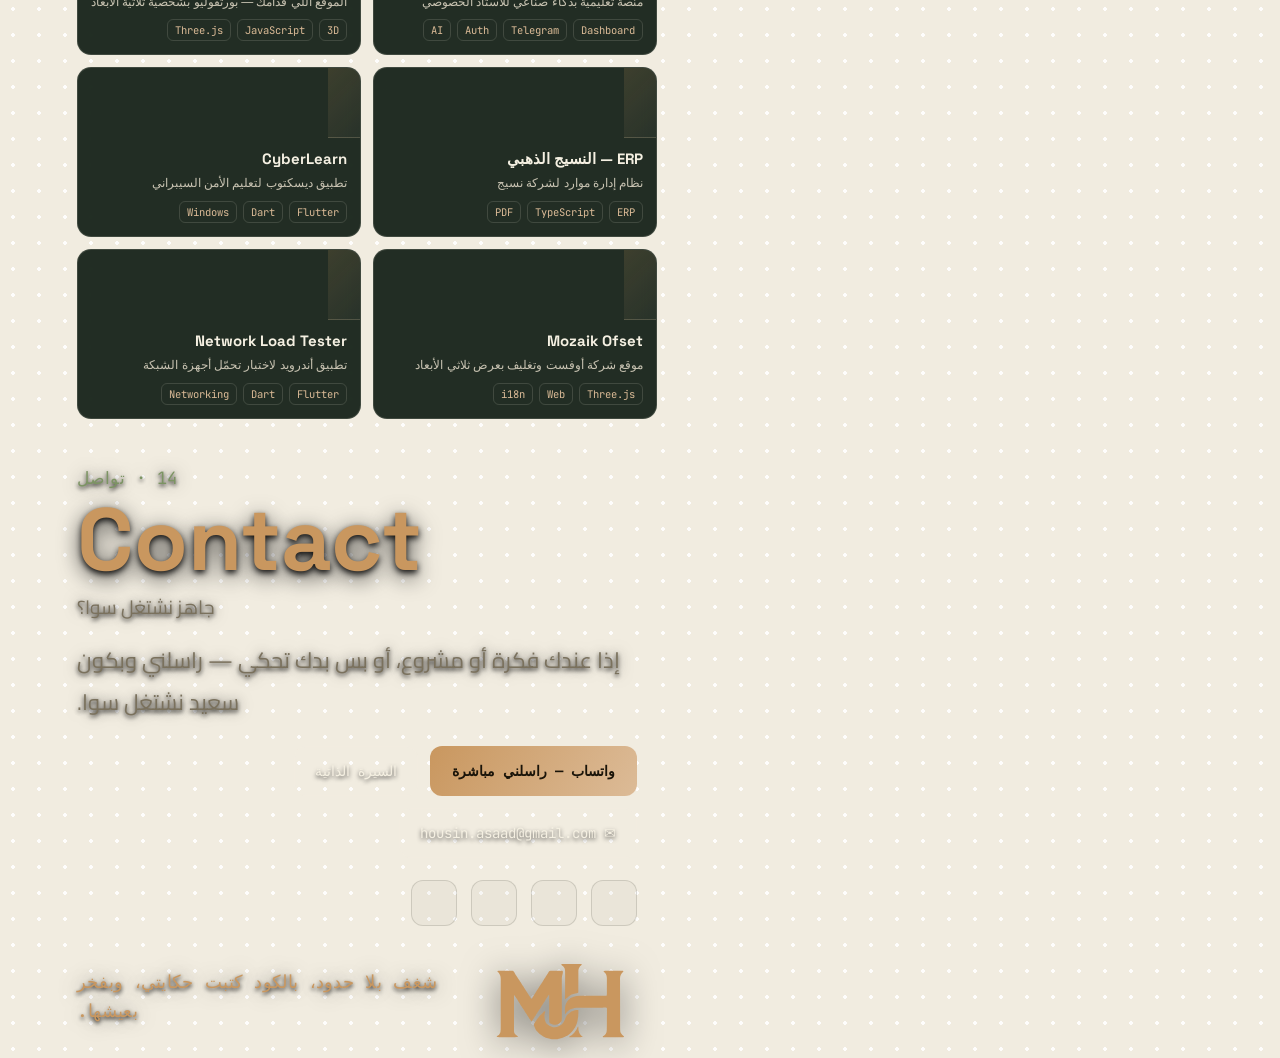
==== commit bccaa3a8: "Fix fixed-element left offset by measuring it directly (probe), not visualViewport.offsetLeft Root c" ====
--- a/index.html
+++ b/index.html
@@ -59,19 +59,39 @@
   addEventListener('orientationchange', apply);
   window.__applyViewportMode = apply;
 
-  // بعض المتصفحات بتخلّي الـvisual viewport منزاح أفقياً عن الـlayout viewport (خصوصاً مع
-  // initial-scale مفروض يدوياً) — العناصر fixed بتبين منزاحة عن حافة الشاشة الحقيقية بسبب هيك.
-  // منقرأ الانزياح لايف من visualViewport ومنعوّضه بمتغيّر CSS (--vv-offset-x) تستعمله .vv-fixed.
-  function syncVVOffset(){
-    var vv = window.visualViewport;
-    var off = vv ? vv.offsetLeft : 0;
-    document.documentElement.style.setProperty('--vv-offset-x', (-off) + 'px');
-  }
+  // ===== تعويض انزياح العناصر الثابتة (position:fixed) عن حافة الشاشة المرئية =====
+  // على هالجهاز بوضعية عرضية: أي عنصر fixed مثبّت على left:0 بيظهر منزاح لليمين بمقدار ثابت
+  // (~106px = الفرق بين عرض الـlayout viewport 1280 والعرض المرئي 1174). السبب غالباً RTL +
+  // شريط تنقّل نظام جانبي بياكل من عرض الشاشة تحت تقنية الـmeta width=1280. مهما عدّلنا left/width
+  // بالـCSS ما بينحل، لأنه الانزياح بنظام الإحداثيات نفسه مش بأبعاد العنصر. الحل الجذري: نقيس
+  // الانزياح فعلياً بعنصر تجريبي (probe) — بنحط عنصر fixed على left:0 ونشوف وين وقع فعلياً بالنسبة
+  // للشاشة المرئية (getBoundingClientRect) — ونعوّض بالضبط بنفس المقدار عبر متغيّر CSS تستعمله
+  // كل عناصر .vv-fixed (transform:translateX). ملاحظة: قياس/تعديل transform بعد الرندر آمن تماماً
+  // (بعكس تعديل الـmeta viewport) فمنقدر نعيده بأمان لحتى يستقر التخطيط.
+  function syncFixedShift(){
+    if(!document.body) return;
+    var probe = document.createElement('div');
+    probe.style.cssText = 'position:fixed;left:0;top:0;width:1px;height:1px;visibility:hidden;pointer-events:none;margin:0;border:0;padding:0;transform:none;z-index:-1';
+    document.body.appendChild(probe);
+    var shift = probe.getBoundingClientRect().left;
+    probe.remove();
+    if(!isFinite(shift)) shift = 0;
+    document.documentElement.style.setProperty('--vv-offset-x', (-shift) + 'px');
+  }
+  function scheduleShift(){
+    syncFixedShift();
+    requestAnimationFrame(syncFixedShift);   // بعد فريم — بعد ما يستقر تعديل الـmeta والتخطيط
+    setTimeout(syncFixedShift, 150);
+  }
+  window.__syncFixedShift = scheduleShift;
+  if(document.readyState === 'loading') addEventListener('DOMContentLoaded', scheduleShift);
+  else scheduleShift();
+  addEventListener('resize', scheduleShift);
+  addEventListener('orientationchange', scheduleShift);
   if(window.visualViewport){
-    visualViewport.addEventListener('resize', syncVVOffset);
-    visualViewport.addEventListener('scroll', syncVVOffset);
-  }
-  syncVVOffset();
+    visualViewport.addEventListener('resize', scheduleShift);
+    visualViewport.addEventListener('scroll', scheduleShift);
+  }
 })();
 </script>
 <title>Muhammed Elhuseyin — مبرمج ومهندس ذكاء صناعي</title>
@@ -329,9 +349,9 @@
 
   <script src="js/cursor.js?v=56"></script>
   <script src="js/fx.js?v=56"></script>
-  <script src="js/projects.js?v=56"></script>
+  <script src="js/projects.js?v=57"></script>
   <script src="js/nav.js?v=72"></script>
-  <script src="js/i18n.js?v=63"></script>
+  <script src="js/i18n.js?v=64"></script>
   <script type="module" src="js/robot.js?v=147"></script>
 
   <!-- لوحة تشخيص مؤقتة — لازم تتشال بعد ما نلاقي سبب انزياح الهيدر/الخلفية عليمين. -->
@@ -359,6 +379,7 @@
         + 'meta: ' + meta + '\n'
         + 'topnav left/right/w: ' + (navR ? navR.left.toFixed(1)+' / '+navR.right.toFixed(1)+' / '+navR.width.toFixed(1) : '-') + '\n'
         + 'scene-bg left/right/w: ' + (bgR ? bgR.left.toFixed(1)+' / '+bgR.right.toFixed(1)+' / '+bgR.width.toFixed(1) : '-') + '\n'
+        + 'fixed-shift var: ' + getComputedStyle(document.documentElement).getPropertyValue('--vv-offset-x') + '\n'
         + 'dpr: ' + devicePixelRatio + '  dir(html): ' + document.documentElement.dir;
     }
     upd();
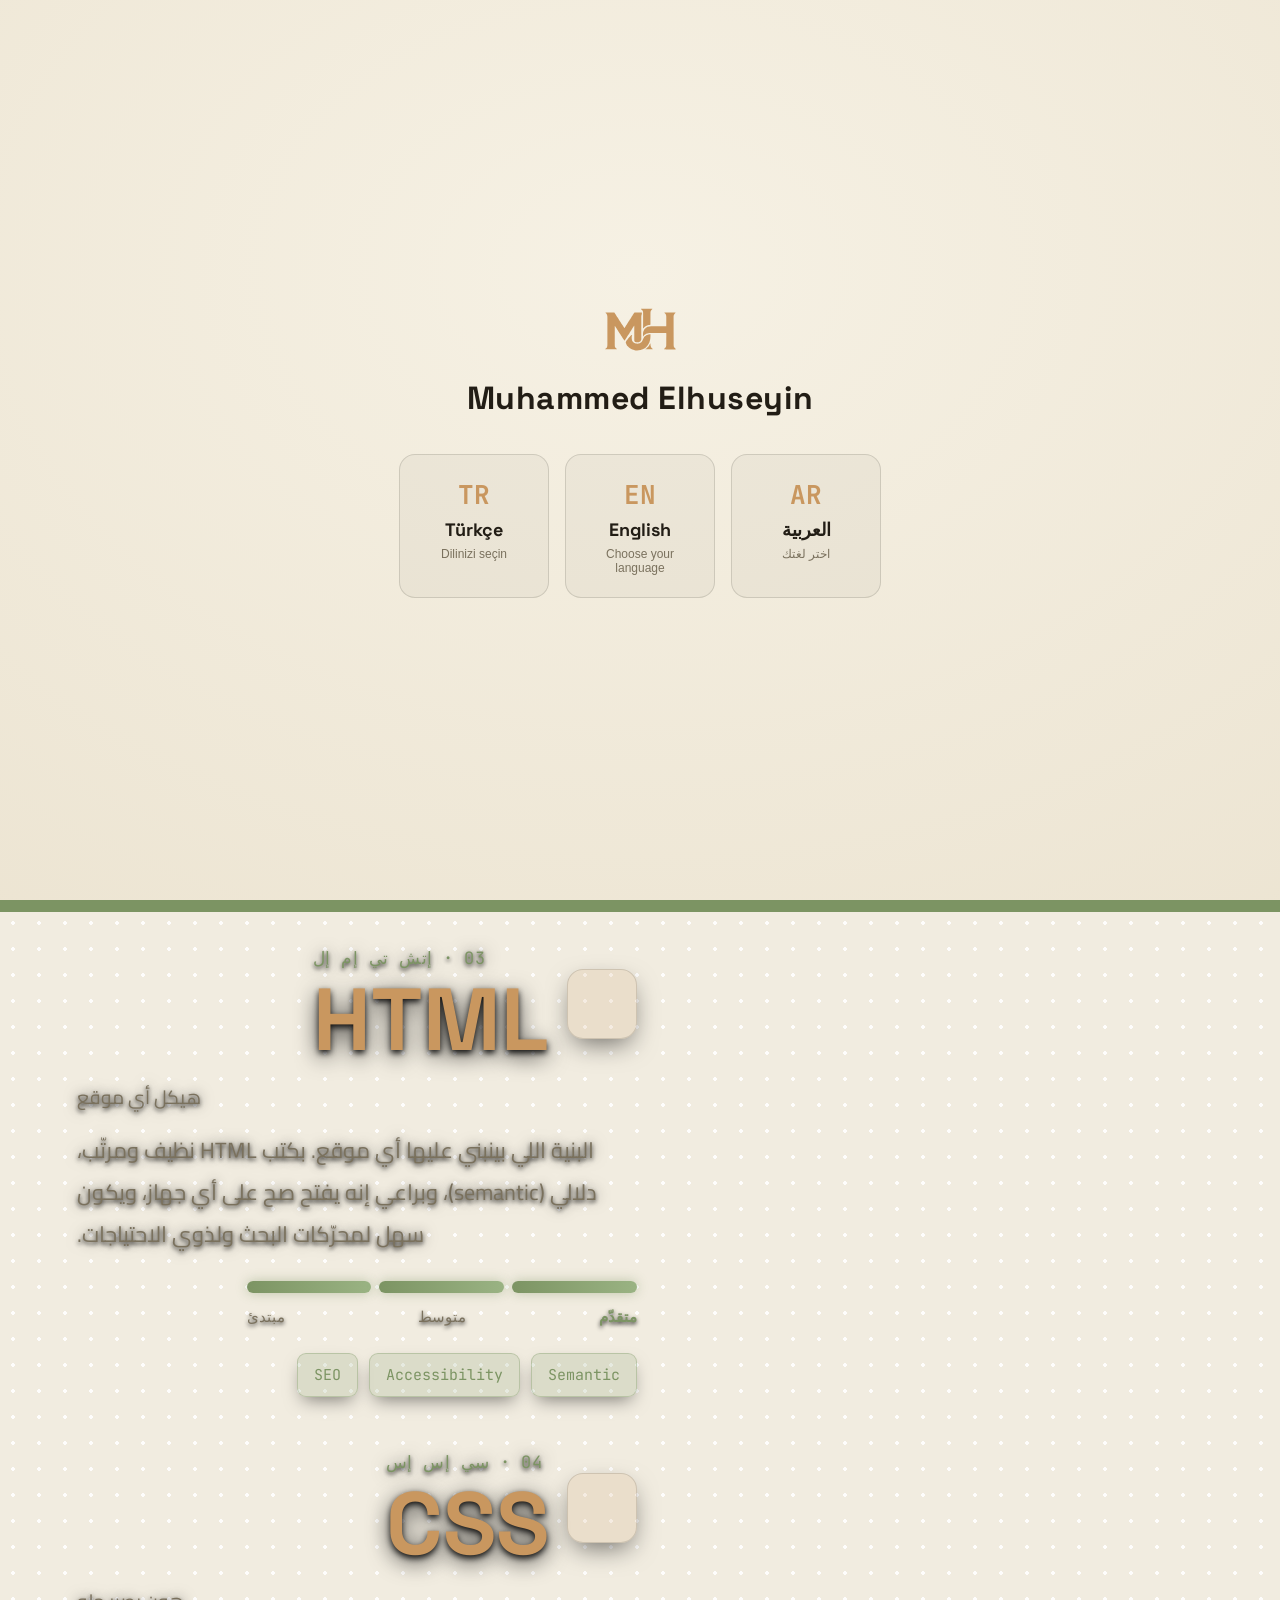
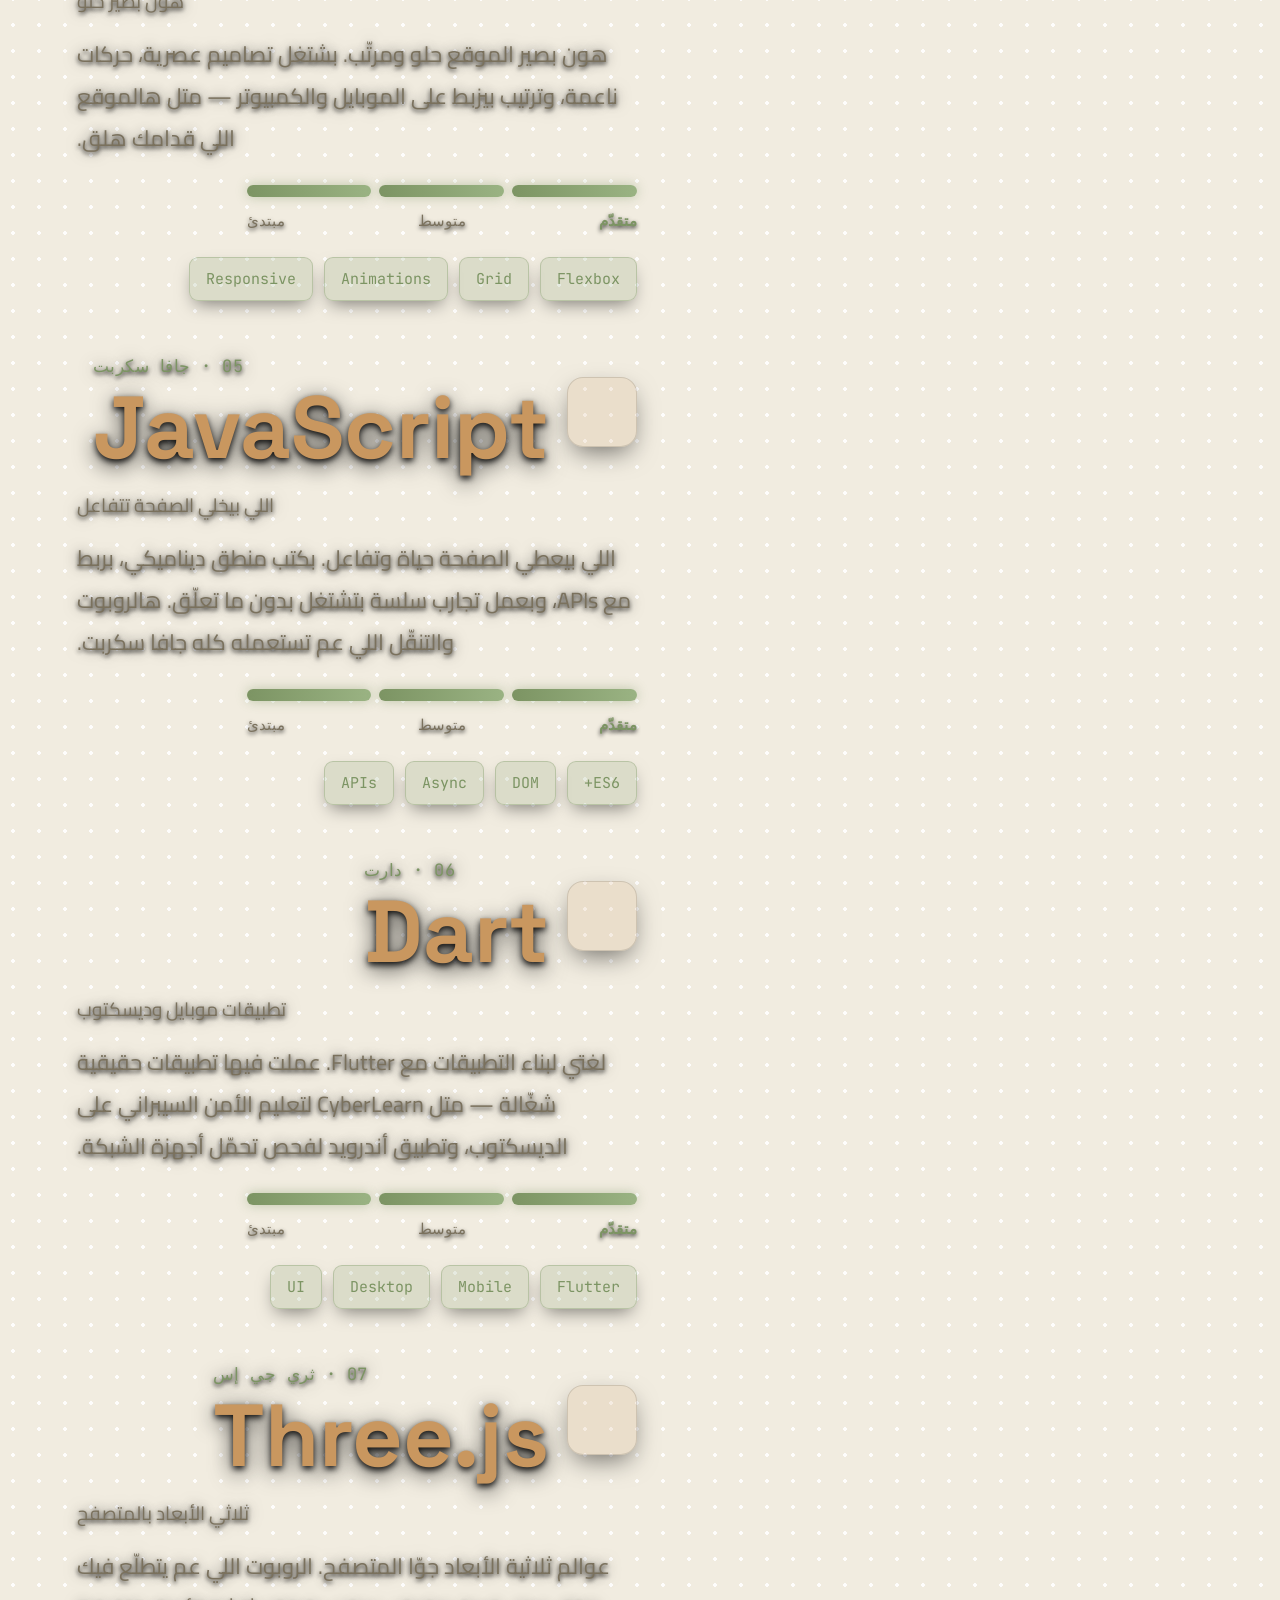
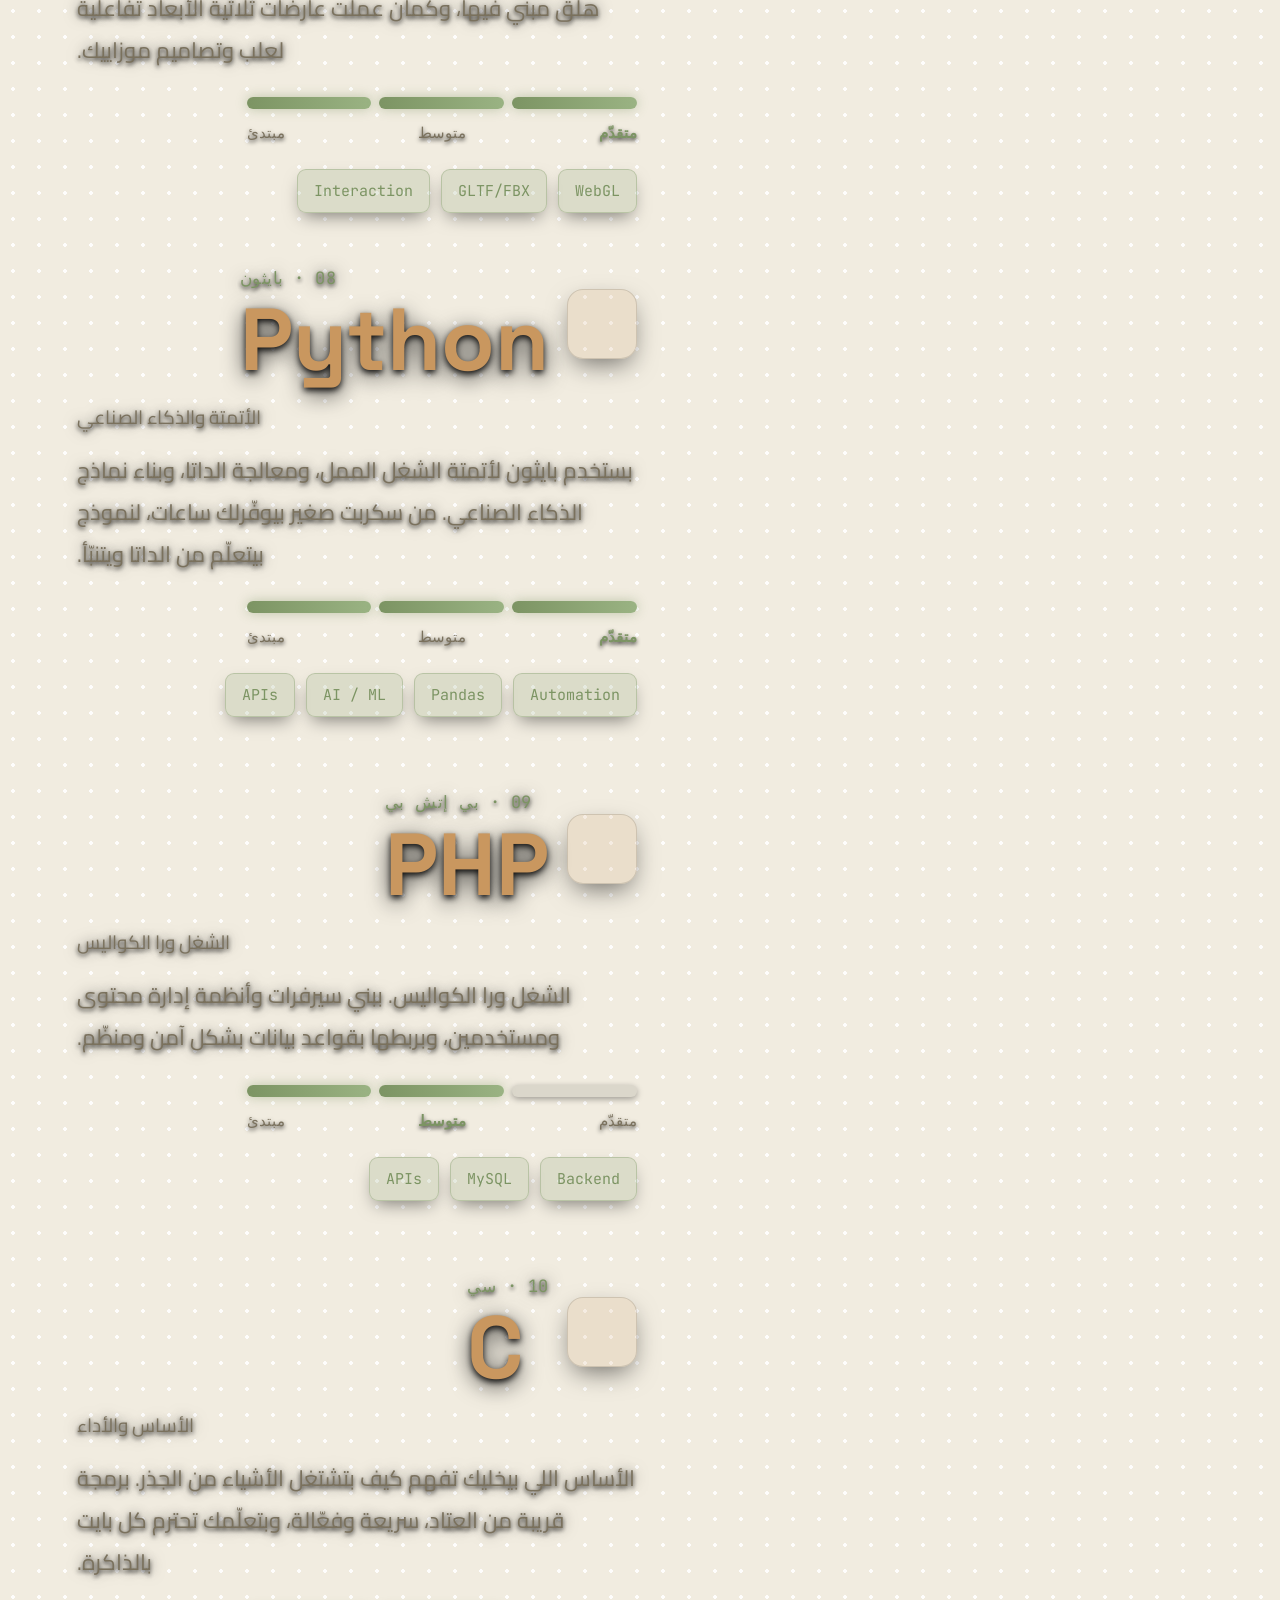
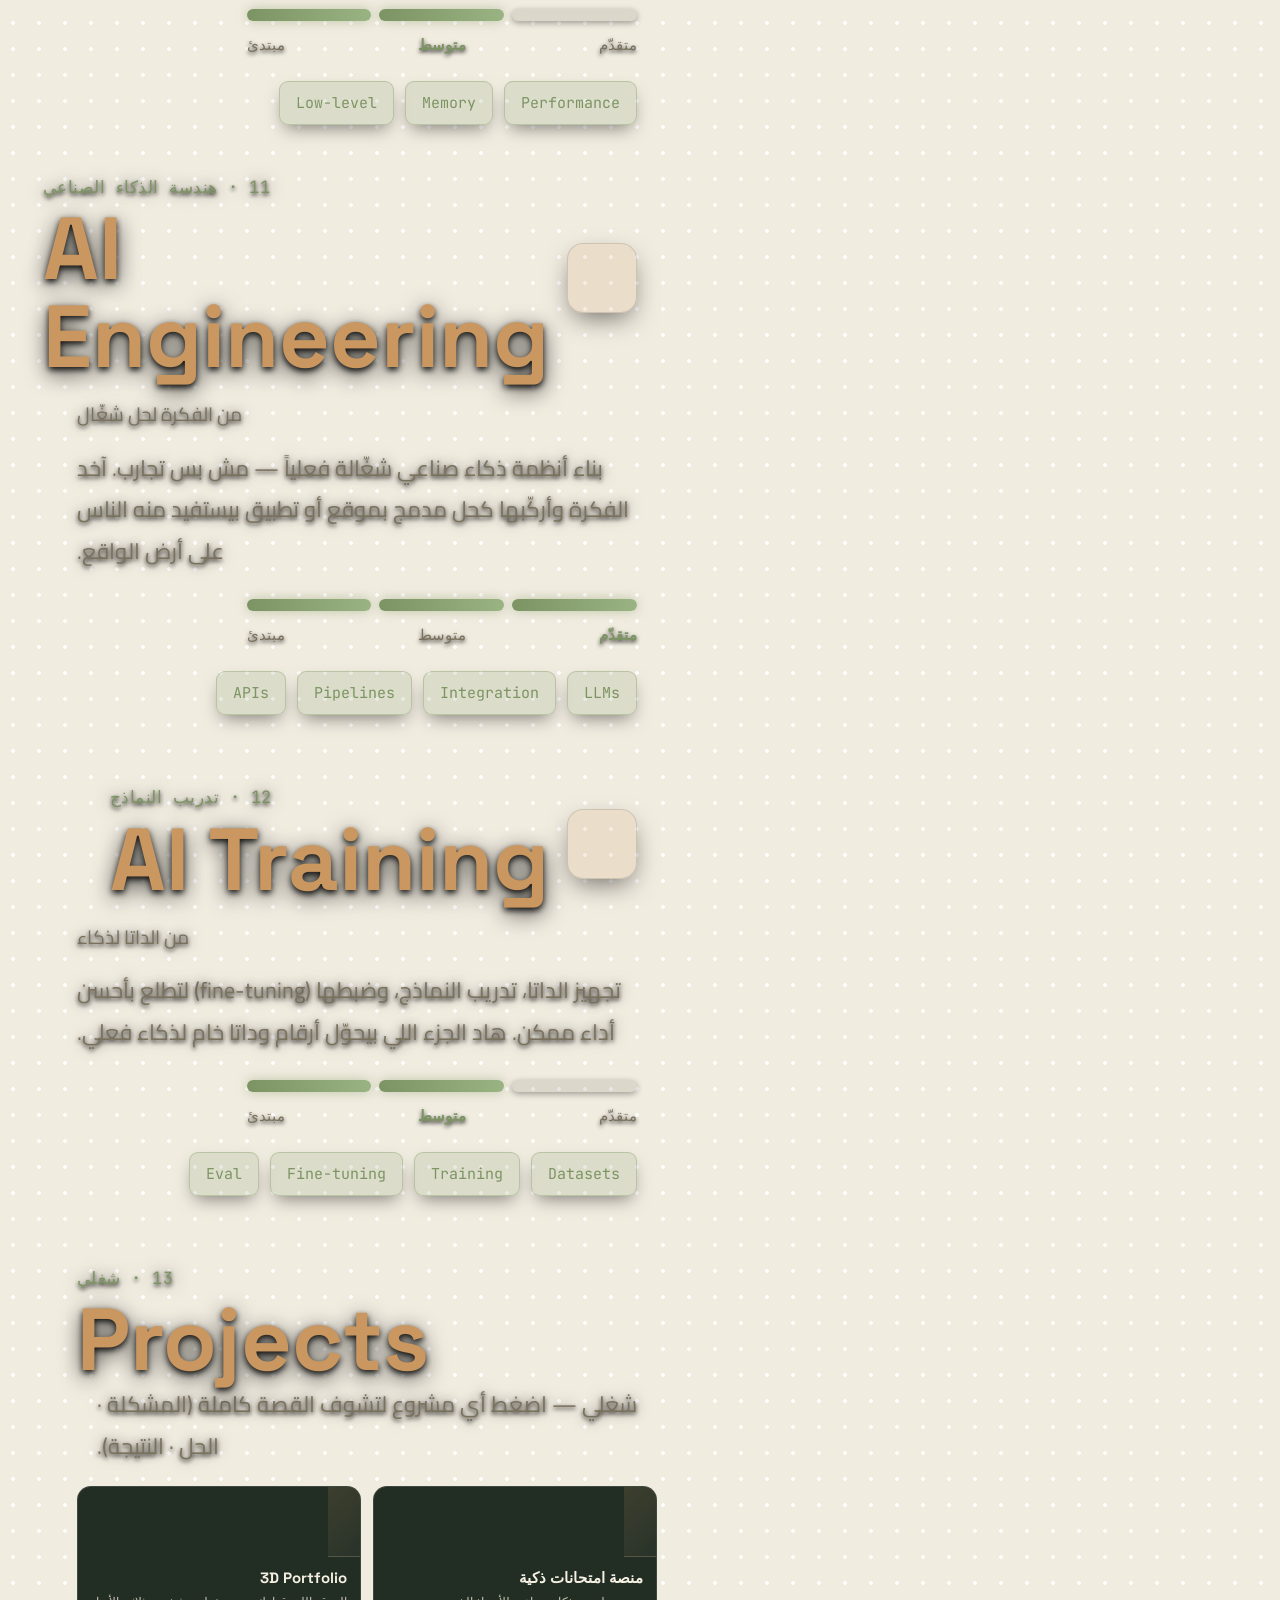
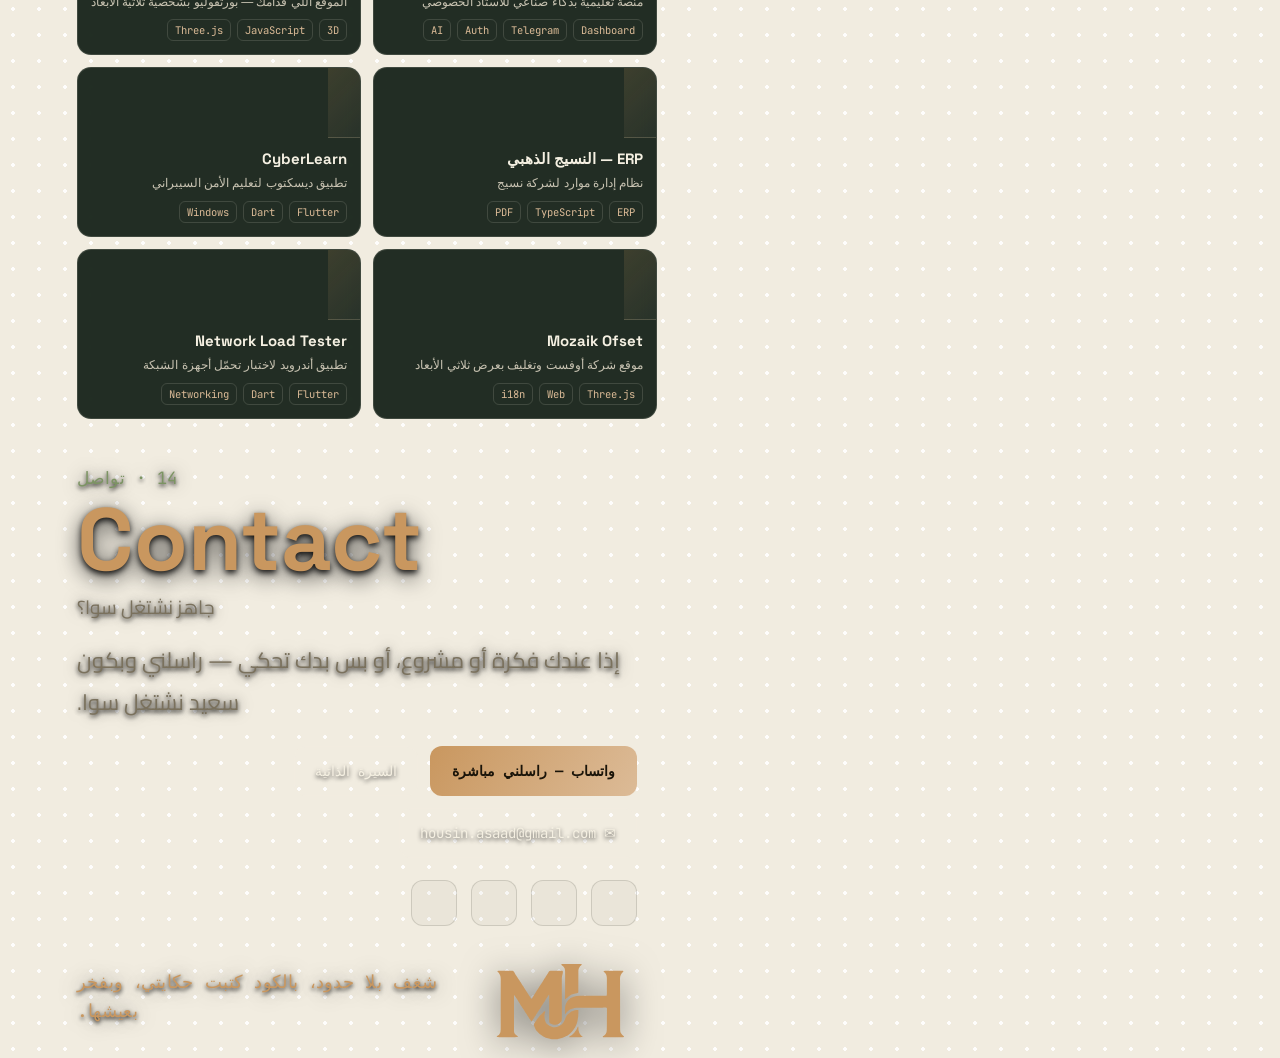
==== commit 3deb1a4b: "Remove rotate-prompt and heavy per-line reveal system (perf: reported lag) Removed the "rotate your " ====
--- a/index.html
+++ b/index.html
@@ -100,7 +100,7 @@
 <link rel="preconnect" href="https://fonts.googleapis.com">
 <link rel="preconnect" href="https://fonts.gstatic.com" crossorigin>
 <link href="https://fonts.googleapis.com/css2?family=Space+Grotesk:wght@500;700&family=JetBrains+Mono:wght@500;700&family=Cairo:wght@400;600;700&display=swap" rel="stylesheet">
-<link rel="stylesheet" href="css/style.css?v=110">
+<link rel="stylesheet" href="css/style.css?v=111">
 
 <script type="importmap">
 {
@@ -350,47 +350,8 @@
   <script src="js/cursor.js?v=56"></script>
   <script src="js/fx.js?v=56"></script>
   <script src="js/projects.js?v=57"></script>
-  <script src="js/nav.js?v=72"></script>
-  <script src="js/i18n.js?v=64"></script>
+  <script src="js/nav.js?v=73"></script>
+  <script src="js/i18n.js?v=65"></script>
   <script type="module" src="js/robot.js?v=147"></script>
-
-  <!-- لوحة تشخيص مؤقتة — لازم تتشال بعد ما نلاقي سبب انزياح الهيدر/الخلفية عليمين. -->
-  <script>
-  (function(){
-    var box = document.createElement('div');
-    box.id = 'dbg-panel';
-    box.style.cssText = 'position:fixed;top:0;left:0;z-index:99999;background:#000;color:#0f0;'
-      + 'font:10px/1.4 monospace;padding:6px 8px;max-width:100vw;white-space:pre-wrap;pointer-events:none;direction:ltr;text-align:left';
-    document.body.appendChild(box);
-    function upd(){
-      var vv = window.visualViewport;
-      var nav = document.getElementById('topnav');
-      var bg = document.querySelector('.scene-bg');
-      var navR = nav ? nav.getBoundingClientRect() : null;
-      var bgR = bg ? bg.getBoundingClientRect() : null;
-      var meta = document.querySelector('meta[name="viewport"]').getAttribute('content');
-      box.textContent =
-        'innerW/H: ' + innerWidth + ' / ' + innerHeight + '\n'
-        + 'screen W/H: ' + screen.width + ' / ' + screen.height + '\n'
-        + 'docEl clientW: ' + document.documentElement.clientWidth + '\n'
-        + 'vv width/height: ' + (vv ? vv.width.toFixed(1) : '-') + ' / ' + (vv ? vv.height.toFixed(1) : '-') + '\n'
-        + 'vv offsetLeft/Top: ' + (vv ? vv.offsetLeft.toFixed(1) : '-') + ' / ' + (vv ? vv.offsetTop.toFixed(1) : '-') + '\n'
-        + 'vv scale: ' + (vv ? vv.scale.toFixed(3) : '-') + '\n'
-        + 'meta: ' + meta + '\n'
-        + 'topnav left/right/w: ' + (navR ? navR.left.toFixed(1)+' / '+navR.right.toFixed(1)+' / '+navR.width.toFixed(1) : '-') + '\n'
-        + 'scene-bg left/right/w: ' + (bgR ? bgR.left.toFixed(1)+' / '+bgR.right.toFixed(1)+' / '+bgR.width.toFixed(1) : '-') + '\n'
-        + 'fixed-shift var: ' + getComputedStyle(document.documentElement).getPropertyValue('--vv-offset-x') + '\n'
-        + 'dpr: ' + devicePixelRatio + '  dir(html): ' + document.documentElement.dir;
-    }
-    upd();
-    addEventListener('resize', upd);
-    addEventListener('scroll', upd);
-    if(window.visualViewport){
-      visualViewport.addEventListener('resize', upd);
-      visualViewport.addEventListener('scroll', upd);
-    }
-    setInterval(upd, 500);
-  })();
-  </script>
 </body>
 </html>
--- a/css/style.css
+++ b/css/style.css
@@ -143,23 +143,18 @@
 .hw-glyphs text{font-family:'JetBrains Mono',monospace;font-size:15px;font-weight:700;
   fill:var(--bg);opacity:.4}
 
-/* ===== الصفحة: سكرول عادي، كل قسم شاشة كاملة عالأقل، مع تلاشي دخول/خروج ===== */
+/* ===== الصفحة: سكرول عادي، كل قسم شاشة كاملة عالأقل، مع تلاشي دخول/خروج خفيف (opacity بس، بلا transform
+   حتى ما يحتاج compositing إضافي — كان في نظام تلاشي أثقل لكل سطر لحاله، اتشال لأنه كان يسبّب لاغ محسوس) ===== */
 .page{
   position:relative;direction:ltr;min-height:56vh;
   display:flex;align-items:center;justify-content:flex-start;
   padding:30px clamp(28px,6vw,110px) 16px;
-  opacity:0;transform:translateY(24px);
-  transition:opacity .5s ease,transform .5s ease;
-}
-.page.in-view{opacity:1;transform:none}
+  opacity:0;
+  transition:opacity .35s ease;
+}
+.page.in-view{opacity:1}
 /* المحتوى على اليسار (توسيط عمودي فقط) — متل ما كان */
 .panel{pointer-events:auto;text-align:left;max-width:560px;direction:rtl}
-
-/* تلاشي دخول/خروج تدريجي لكل سطر/عنصر داخل المحتوى — لحاله، مش مربوط بوصول القسم كامل
-   (يُحقن .reveal على أولاد .panel المباشرين بواسطة nav.js) */
-.reveal{opacity:0;transform:translateY(52px) scale(.97);
-  transition:opacity .75s cubic-bezier(.16,.84,.44,1),transform .75s cubic-bezier(.16,.84,.44,1)}
-.reveal.in-view{opacity:1;transform:none}
 
 /* ===== فيديو خلفية الهيرو (الرئيسية بس) — خفيف وشفاف، يتلاشى تحت الروبوت يميناً ===== */
 /* height ثابت (مش min-height) — الهيرو لازم يضل بالضبط شاشة وحدة. min-height كانت بتخلي align-items:center
@@ -429,21 +424,6 @@
 .ls-sub{font-size:12px;color:var(--muted)}
 @media (max-width:480px) and (orientation:portrait){ .ls-cards{gap:10px} .ls-card{width:44%;min-width:130px;padding:16px 10px} }
 
-/* ===== نافذة "اقلب هاتفك" — نفس أسلوب بطاقة اختيار اللغة ===== */
-#rotate-prompt{position:fixed;top:0;left:0;width:100vw;height:100vh;z-index:101;display:flex;align-items:center;justify-content:center;
-  background:radial-gradient(120% 120% at 50% 30%,#f6f1e4,#e9e0cc);
-  opacity:0;visibility:hidden;transition:opacity .4s ease,visibility .4s ease;cursor:default}
-#rotate-prompt.show{opacity:1;visibility:visible}
-.rp-inner{text-align:center;padding:24px;max-width:320px;animation:appear .6s ease-out both}
-.rp-icon{width:96px;height:96px;animation:rpTilt 1.8s ease-in-out infinite}
-@keyframes rpTilt{0%,100%{transform:rotate(0)}50%{transform:rotate(-90deg)}}
-.rp-title{font-family:'Space Grotesk',sans-serif;font-weight:700;color:var(--text);
-  font-size:clamp(20px,5vw,26px);margin-top:18px}
-.rp-sub{font-size:14px;color:var(--muted);margin-top:8px;line-height:1.6}
-.rp-ok{font-family:'JetBrains Mono',monospace;font-weight:700;font-size:14px;color:#05060f;cursor:pointer;
-  margin-top:26px;padding:12px 34px;border:0;border-radius:10px;
-  background:linear-gradient(120deg,#c9975f,#e0bb85);transition:transform .25s,box-shadow .25s}
-.rp-ok:hover{transform:translateY(-3px);box-shadow:0 12px 30px -6px #c9975f}
 
 
 /* ===== التواصل ===== */
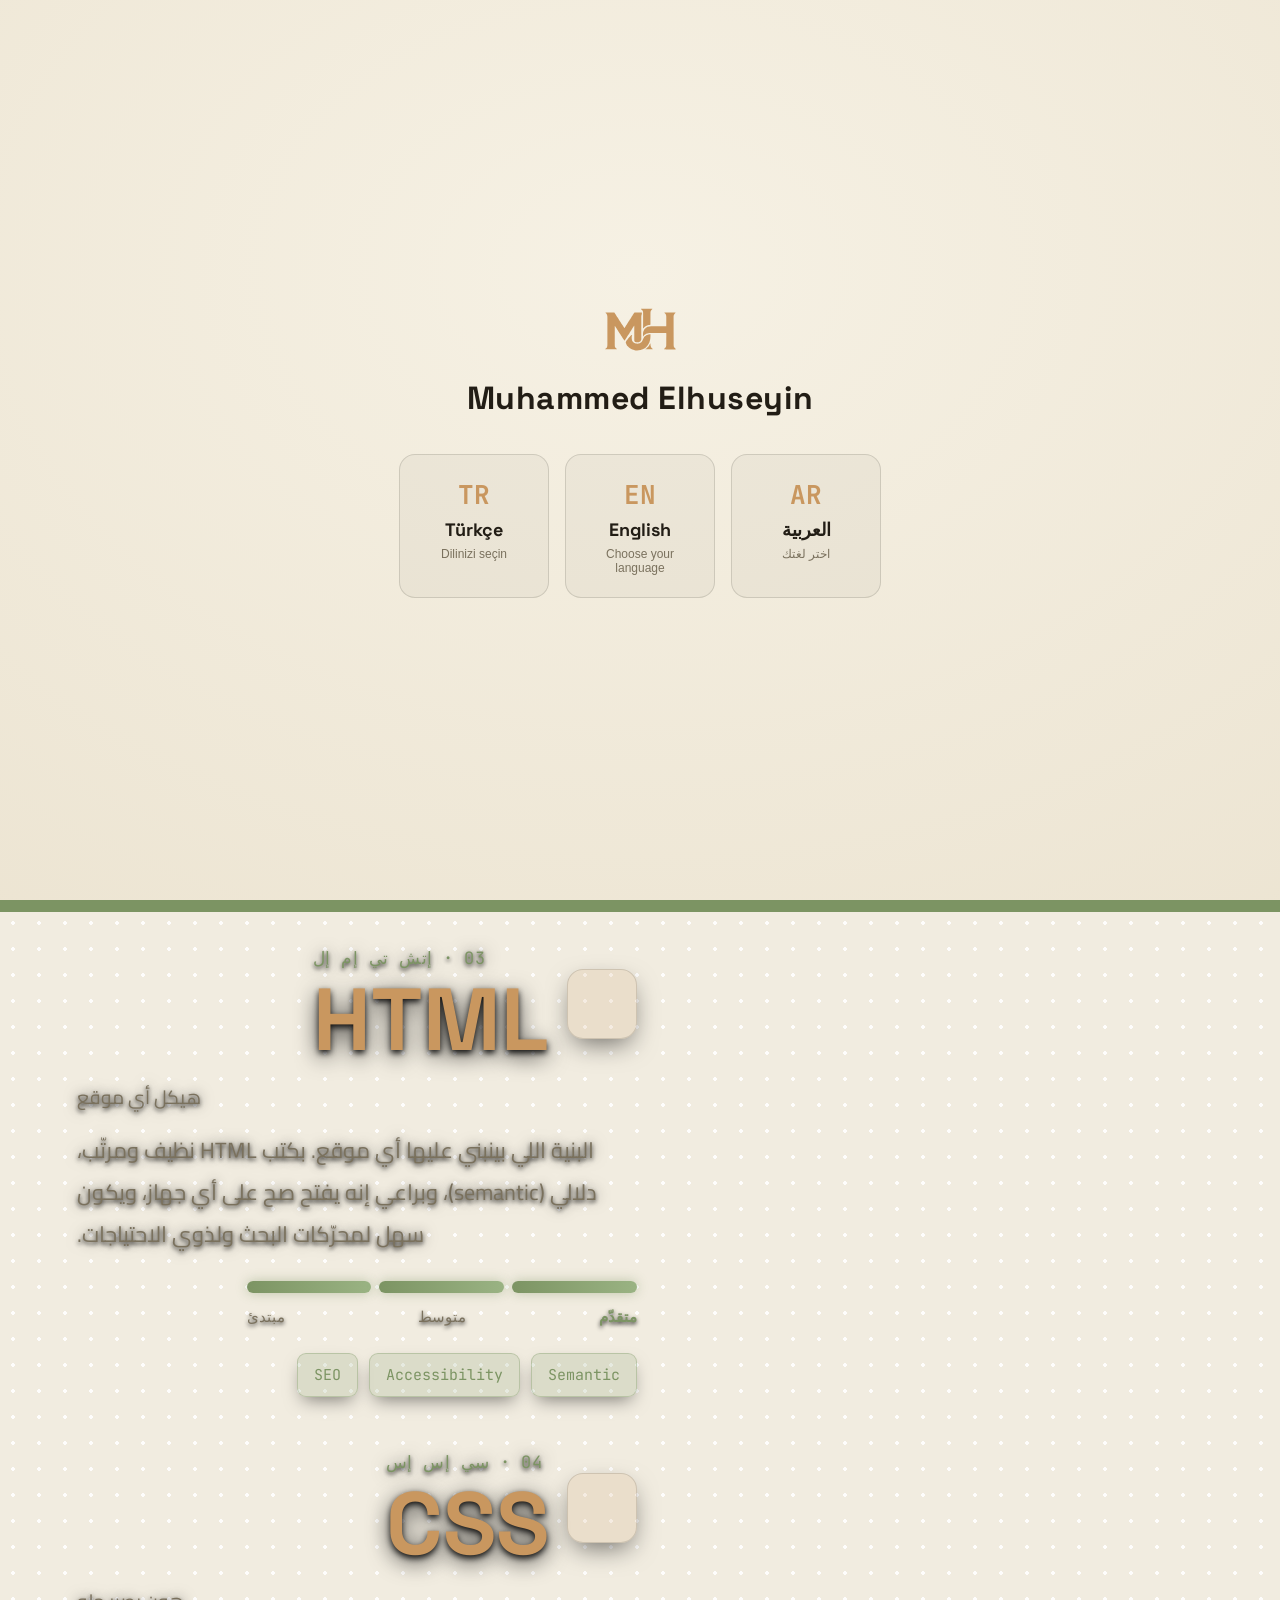
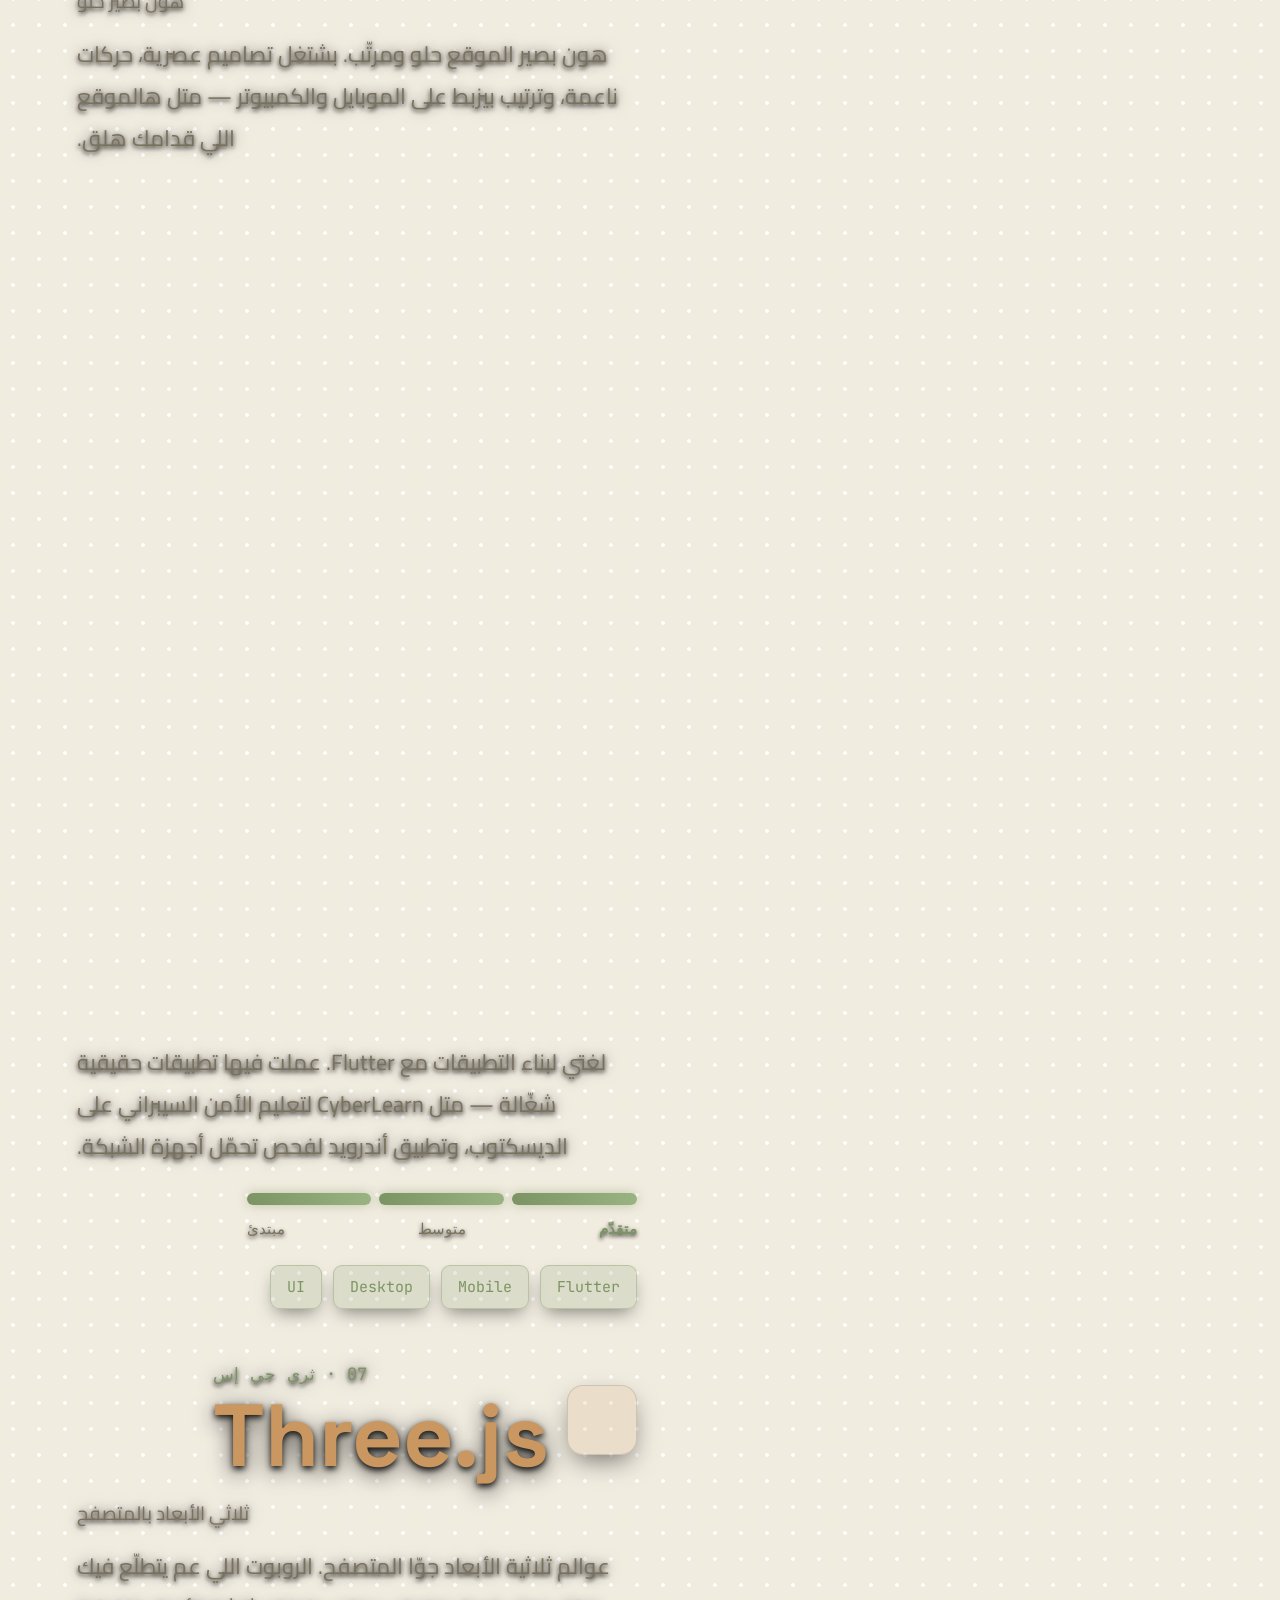
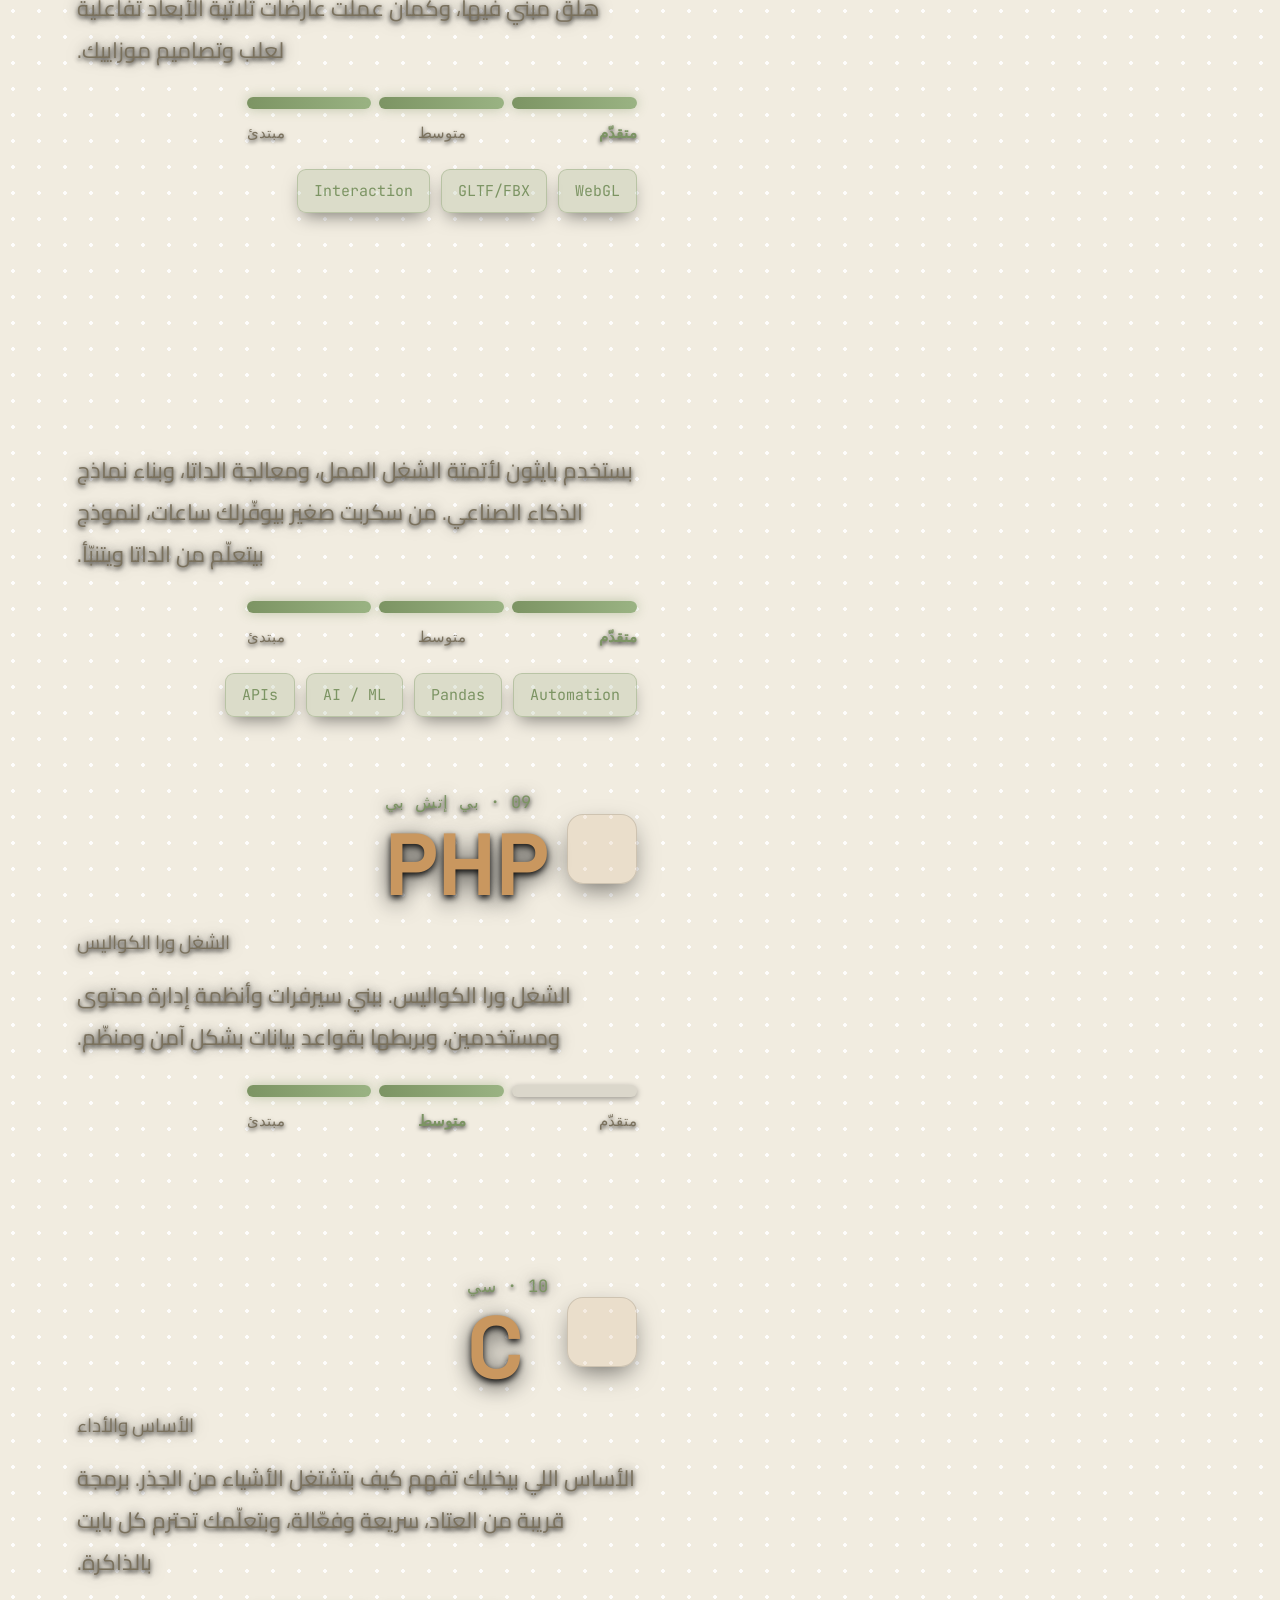
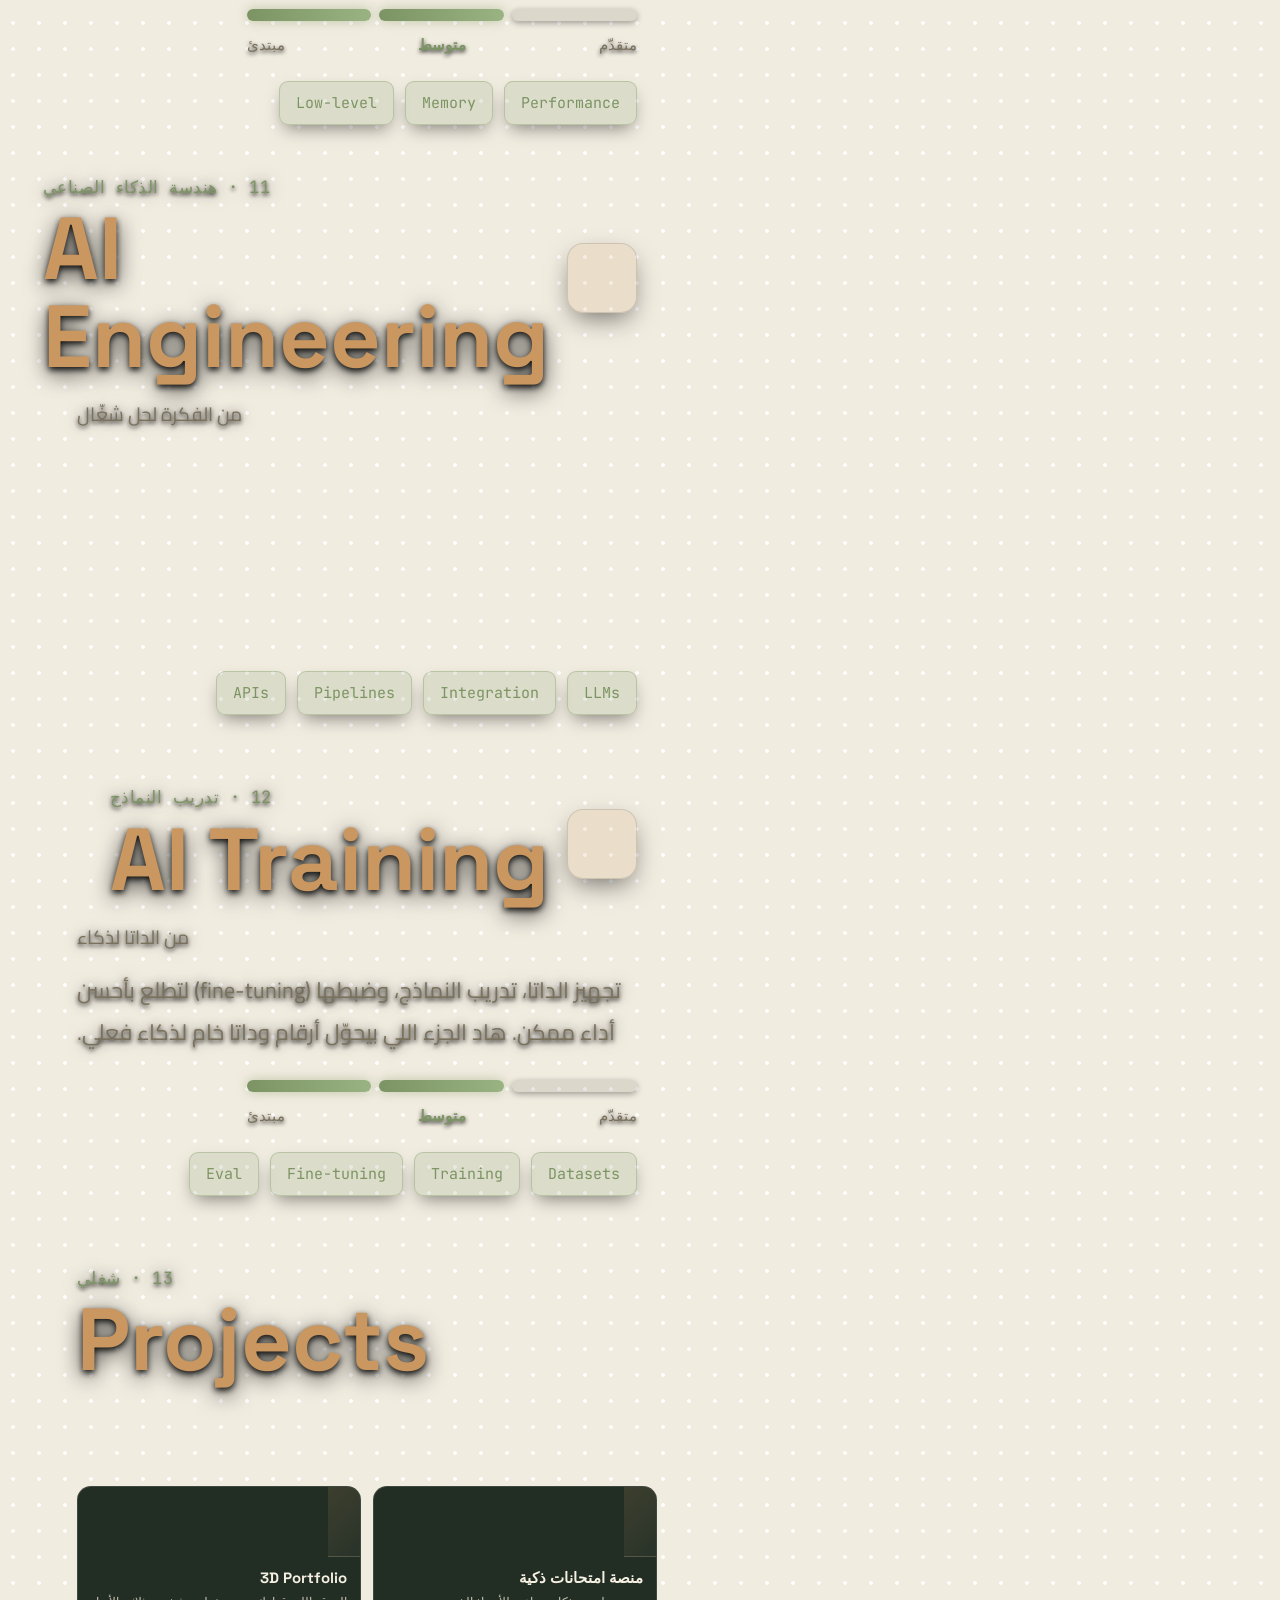
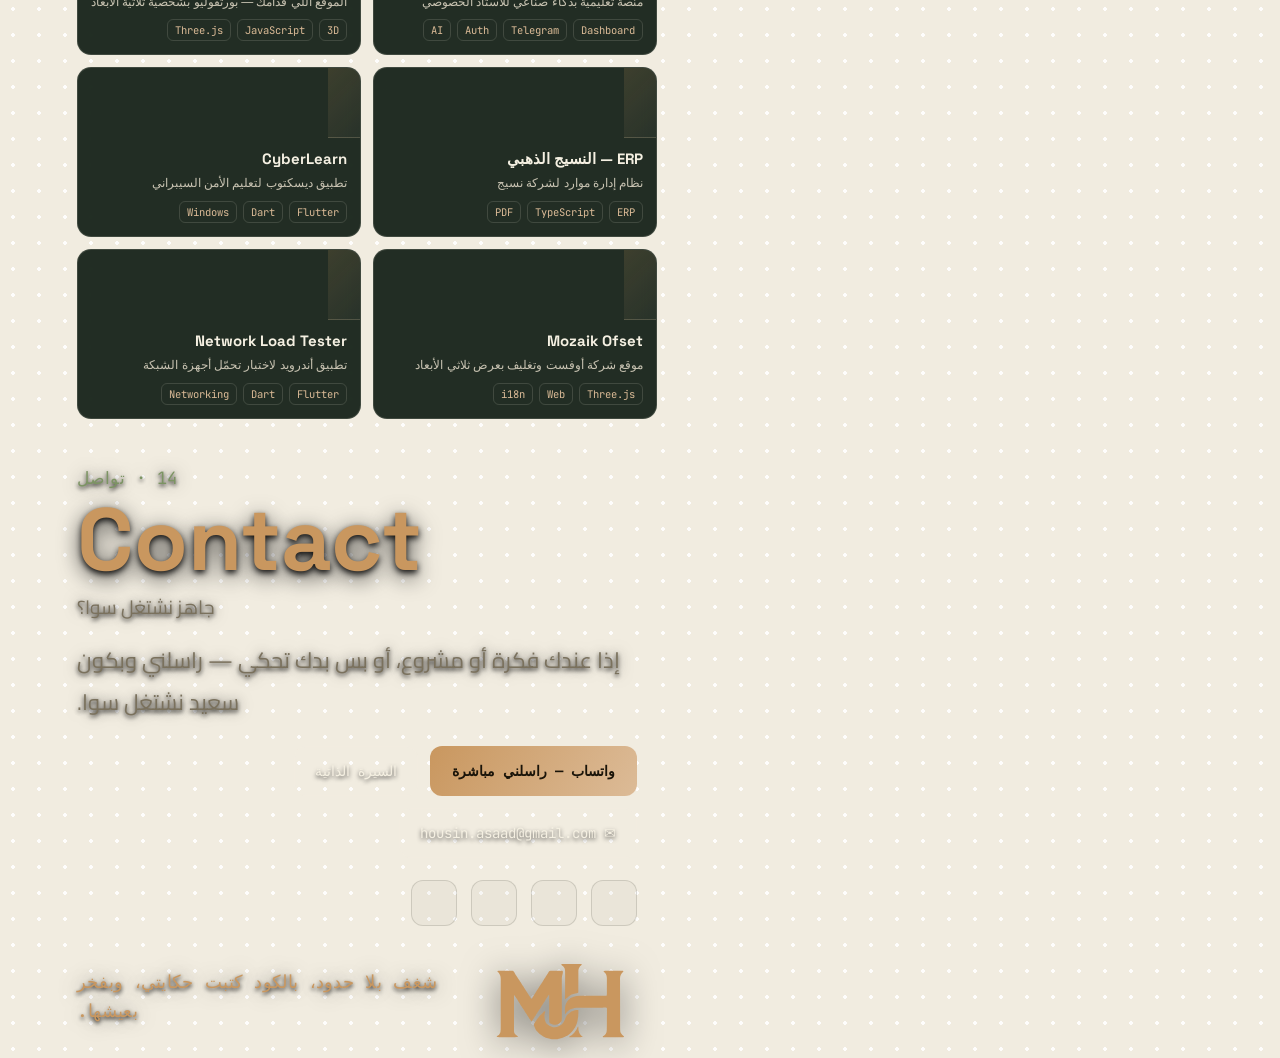
==== commit 1680fd7e: "Remove hero logo (possible jank source), re-add lightweight scroll reveal Removed the large MJH logo" ====
--- a/index.html
+++ b/index.html
@@ -100,7 +100,7 @@
 <link rel="preconnect" href="https://fonts.googleapis.com">
 <link rel="preconnect" href="https://fonts.gstatic.com" crossorigin>
 <link href="https://fonts.googleapis.com/css2?family=Space+Grotesk:wght@500;700&family=JetBrains+Mono:wght@500;700&family=Cairo:wght@400;600;700&display=swap" rel="stylesheet">
-<link rel="stylesheet" href="css/style.css?v=111">
+<link rel="stylesheet" href="css/style.css?v=112">
 
 <script type="importmap">
 {
@@ -125,9 +125,6 @@
       <video class="hero-video" autoplay muted loop playsinline poster="assets/video/hacker-room-poster.jpg">
         <source src="assets/video/hacker-room.mp4" type="video/mp4">
       </video>
-      <div class="hero-logo-card">
-        <img class="hero-logo" src="assets/logo/mjh-logo.svg" alt="MJH" draggable="false">
-      </div>
       <div class="panel">
         <div class="home-name">Muhammed<br>Elhuseyin</div>
         <div class="home-role">&lt; مبرمج ومهندس ذكاء صناعي /&gt;</div>
@@ -350,7 +347,7 @@
   <script src="js/cursor.js?v=56"></script>
   <script src="js/fx.js?v=56"></script>
   <script src="js/projects.js?v=57"></script>
-  <script src="js/nav.js?v=73"></script>
+  <script src="js/nav.js?v=74"></script>
   <script src="js/i18n.js?v=65"></script>
   <script type="module" src="js/robot.js?v=147"></script>
 </body>
--- a/css/style.css
+++ b/css/style.css
@@ -156,6 +156,12 @@
 /* المحتوى على اليسار (توسيط عمودي فقط) — متل ما كان */
 .panel{pointer-events:auto;text-align:left;max-width:560px;direction:rtl}
 
+/* تلاشي دخول تدريجي لعناصر كل صفحة — opacity + إزاحة بسيطة بس (بلا scale، أخف عالمعالجة)،
+   بعدد عناصر معقول (أولاد .panel، مش كل سطر لحاله) */
+.reveal{opacity:0;transform:translateY(26px);
+  transition:opacity .55s ease-out,transform .55s ease-out}
+.reveal.in-view{opacity:1;transform:none}
+
 /* ===== فيديو خلفية الهيرو (الرئيسية بس) — خفيف وشفاف، يتلاشى تحت الروبوت يميناً ===== */
 /* height ثابت (مش min-height) — الهيرو لازم يضل بالضبط شاشة وحدة. min-height كانت بتخلي align-items:center
    (تبع .page) يوسّط المحتوى بصندوق أطول من الشاشة، فبيطلع فراغ كبير تحت المحتوى قبل الموجة. overflow-y:auto
@@ -165,16 +171,6 @@
 .home-page{overflow-x:hidden;overflow-y:auto;height:100vh;background:#0b0f17}
 .hero-video{position:absolute;top:0;left:0;z-index:0;width:100%;height:100%;object-fit:cover;opacity:.3;
   filter:grayscale(.8) brightness(.85) contrast(1.05)}
-/* لوغو كبير فوق الفيديو، بنص ارتفاع الهيرو تقريباً، طرف اليمين وبمنتصف الارتفاع عمودياً —
-   بلا بطاقة خلفه، بس ظل قوي حتى يبين واضح فوق الفيديو */
-.hero-logo-card{position:absolute;top:50%;right:clamp(20px,4vw,54px);z-index:1;
-  transform:translateY(-50%);
-  display:flex;align-items:center;justify-content:center}
-.hero-logo{display:block;height:clamp(220px,46vh,440px);width:auto;opacity:.95;
-  filter:drop-shadow(0 6px 10px rgba(0,0,0,.85)) drop-shadow(0 0 40px rgba(0,0,0,.7))}
-/* موبايل بوضعية طولية: ما في مجال كافي للوغو الكبير جنب الكلام — بيصير يتراكب معه، فبنشيله (بالعرضية
-   ضل ظاهر عادي، الموقع هناك نسخة طبق الأصل عن الكمبيوتر) */
-@media (max-width:768px) and (orientation:portrait){ .hero-logo-card{display:none} }
 /* هيدر الموبايل ثابت (fixed) فوق الشاشة — لازم مسافة كافية فوق كل صفحة حتى ما يقصّ أول سطر (الاسم بالهيرو مثلاً) */
 @media (max-width:768px) and (orientation:portrait){ .page{padding-top:78px} }
 /* بلا بطاقة حوالين كلام الهيرو — ظل نصّي قوي وواضح بدل هيك حتى يضل مقروء فوق الفيديو مهما كانت خلفيته */
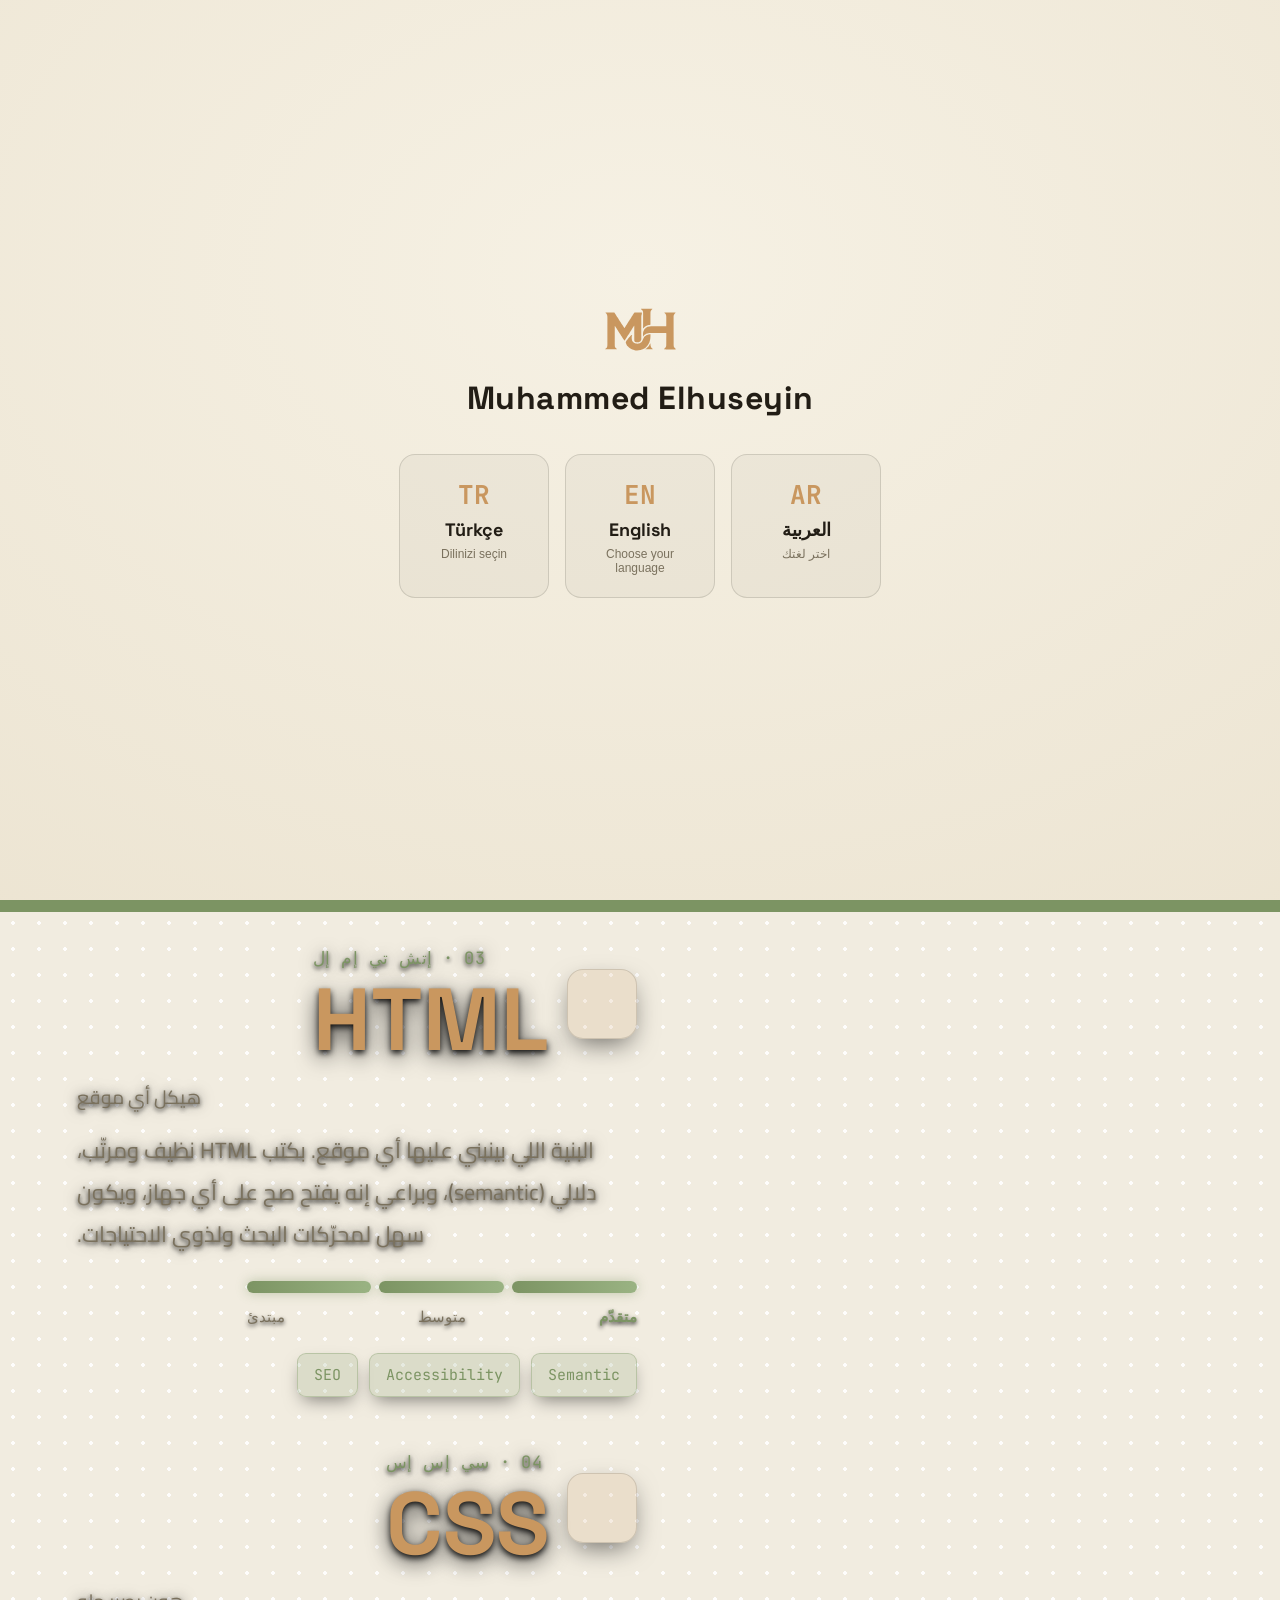
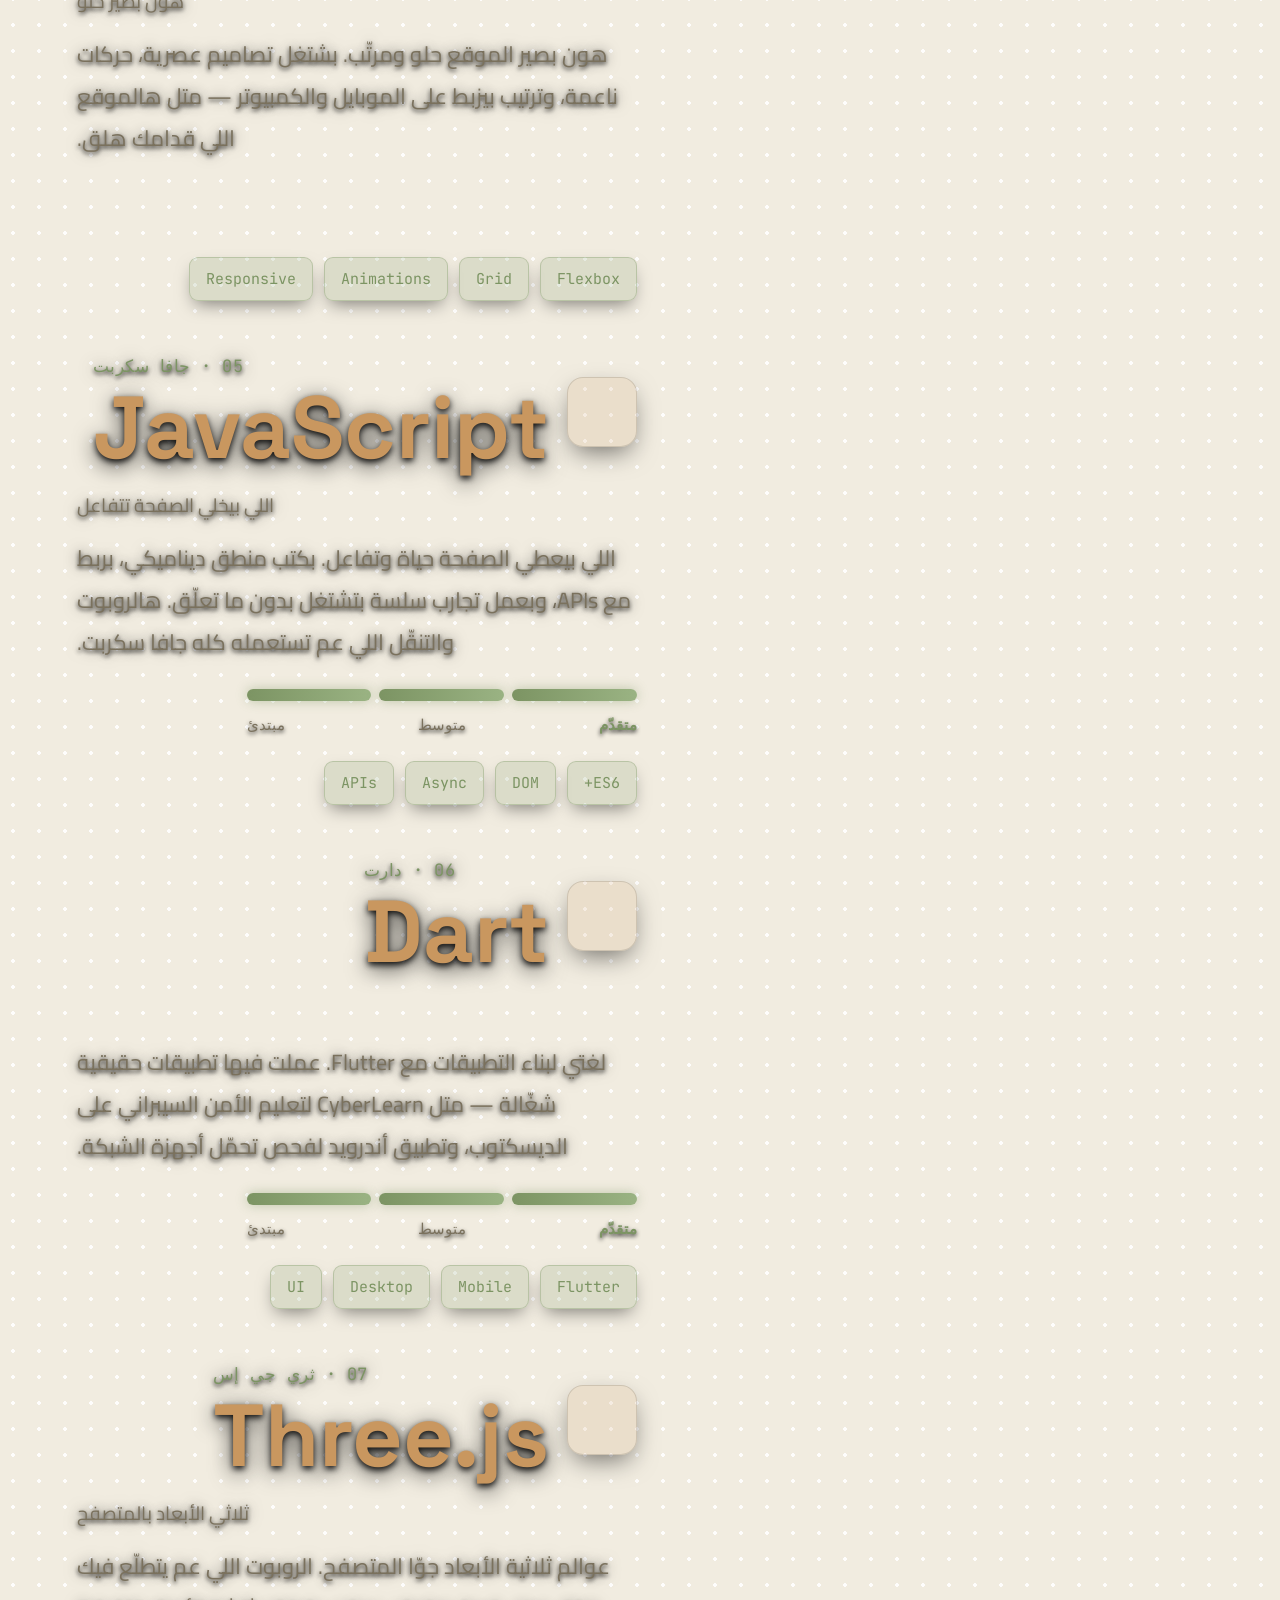
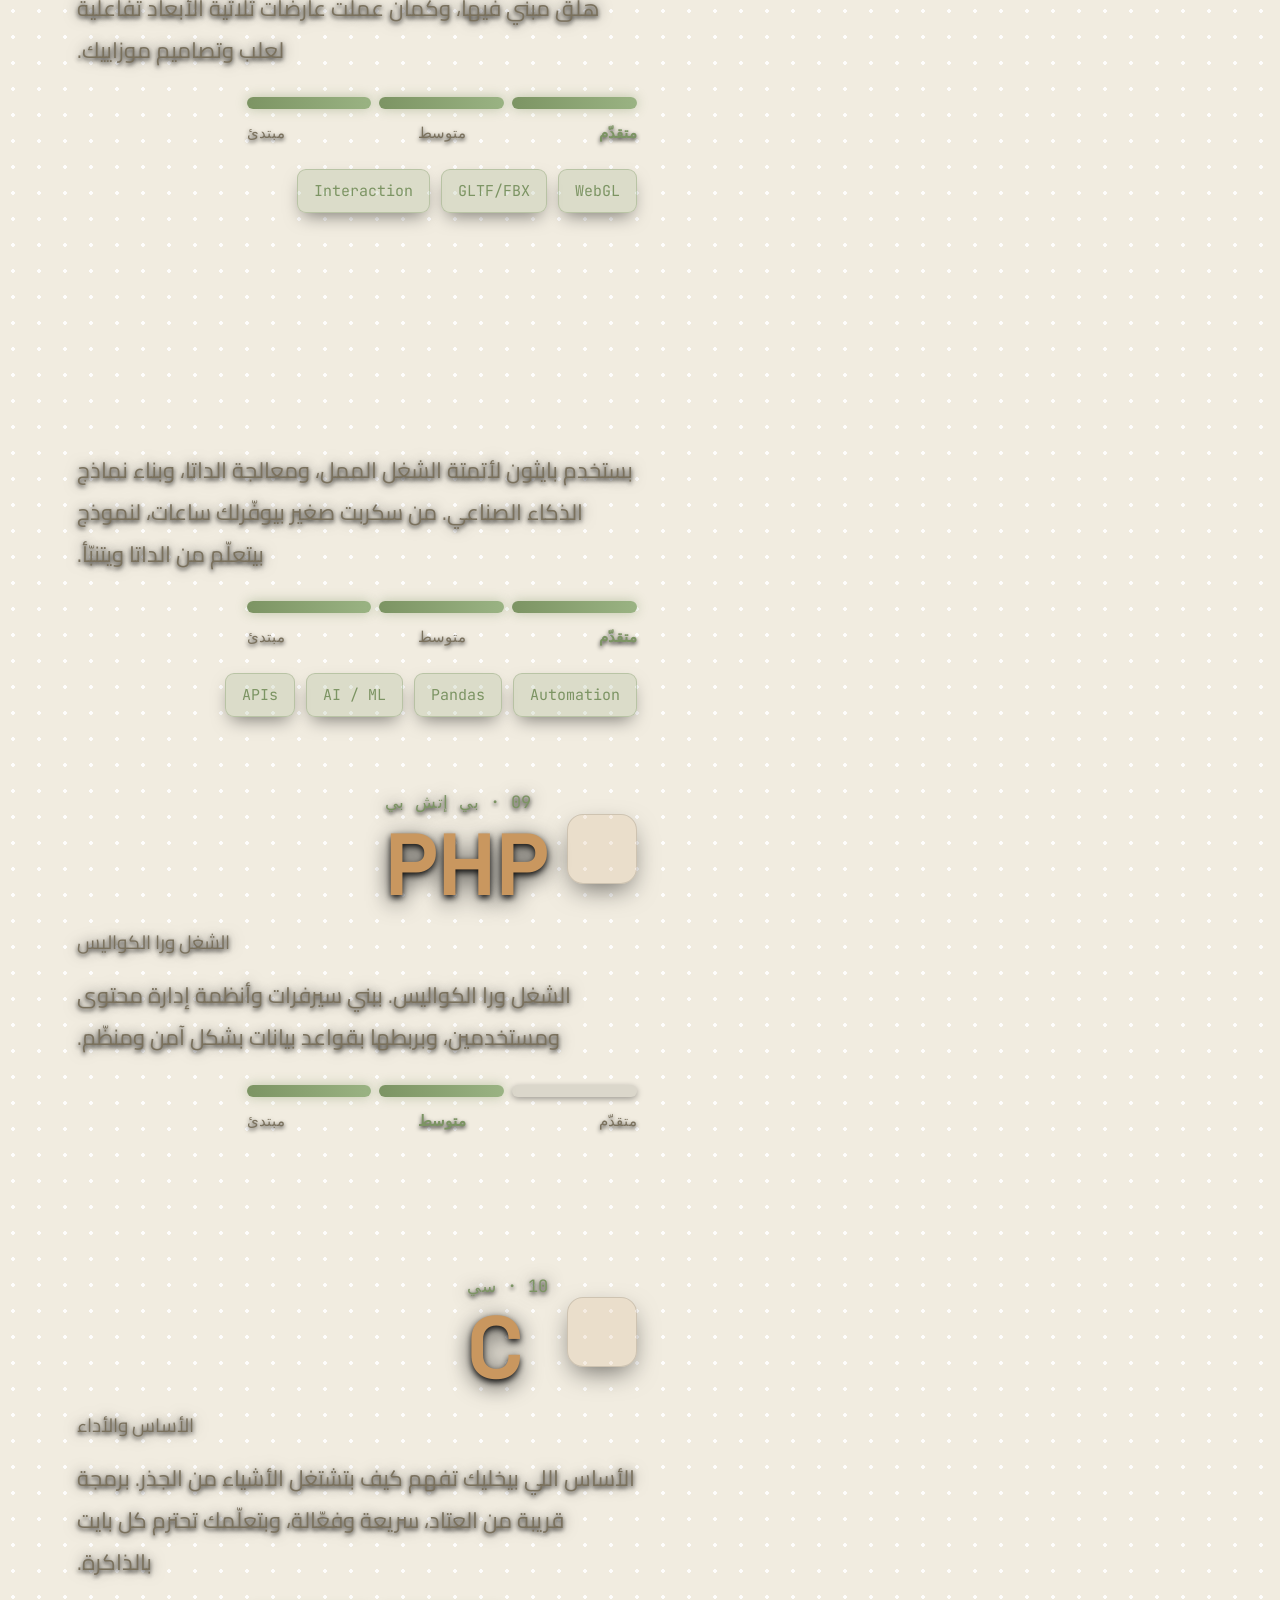
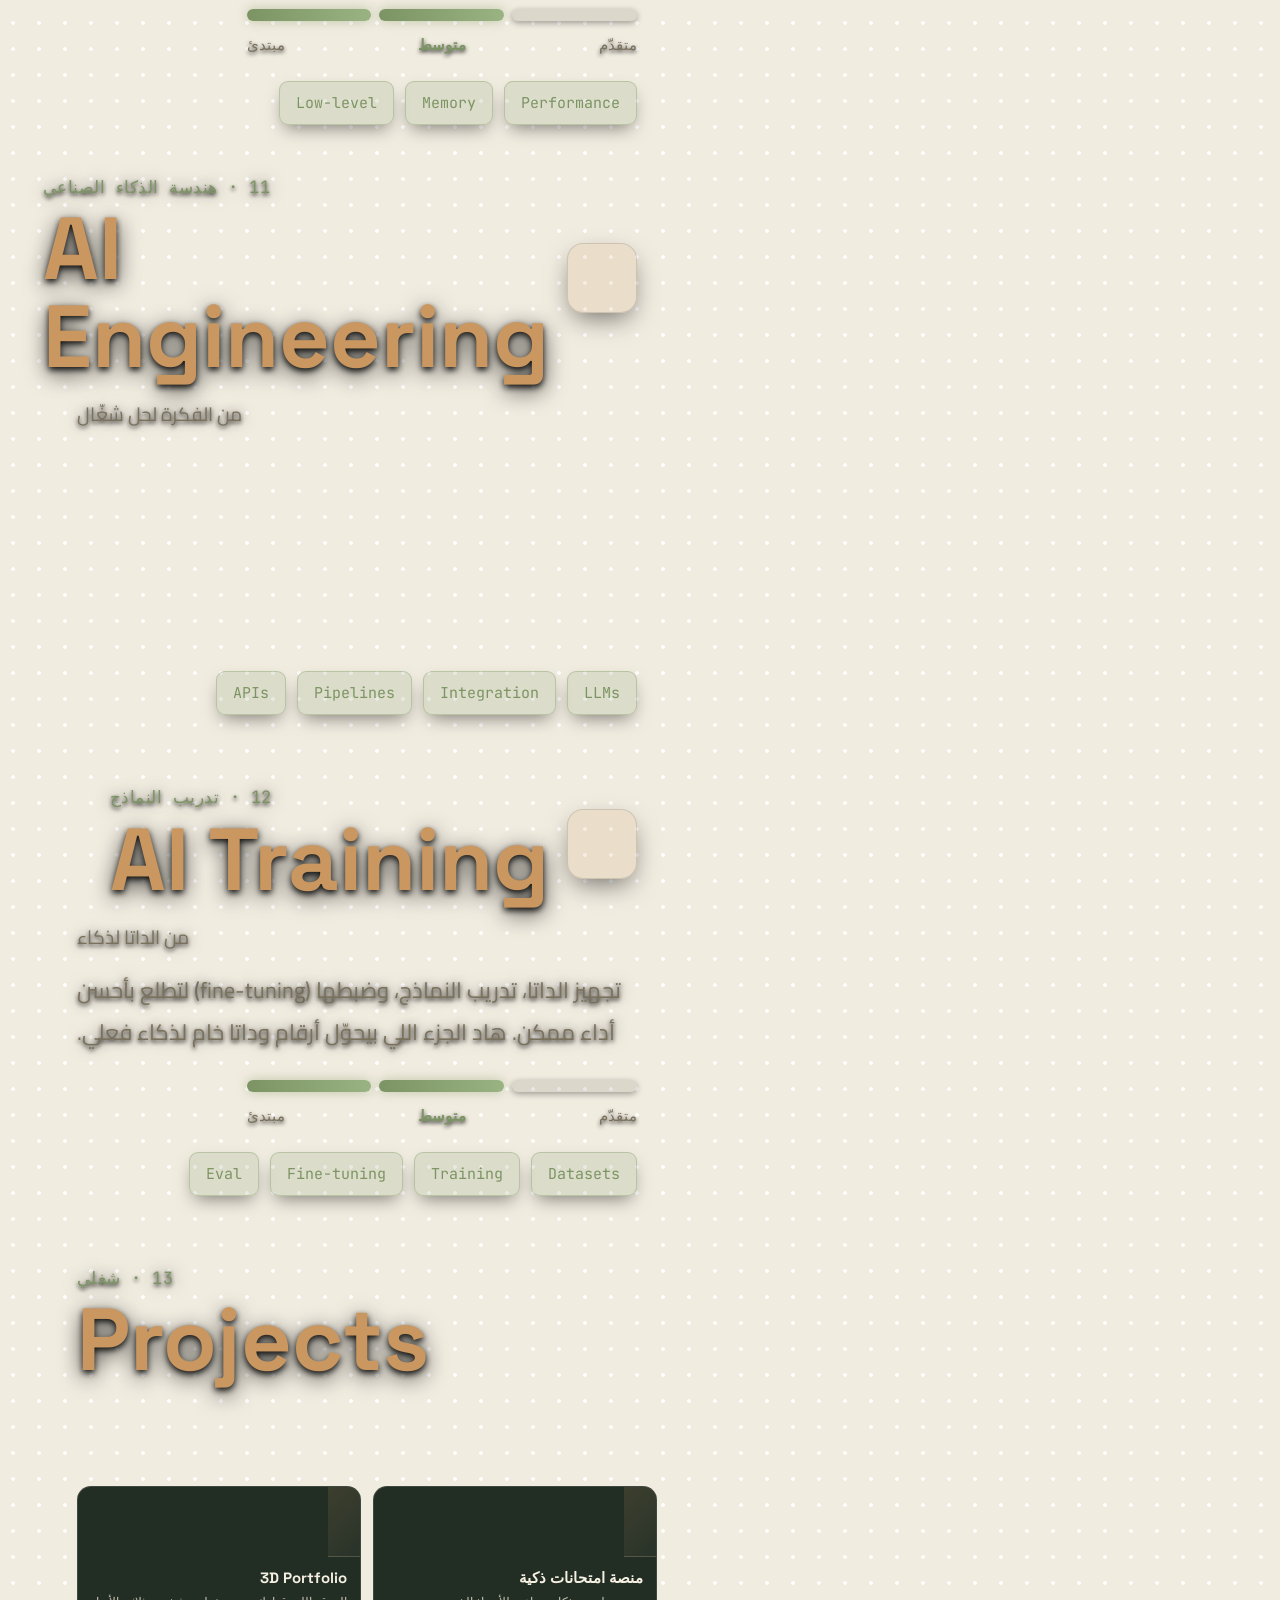
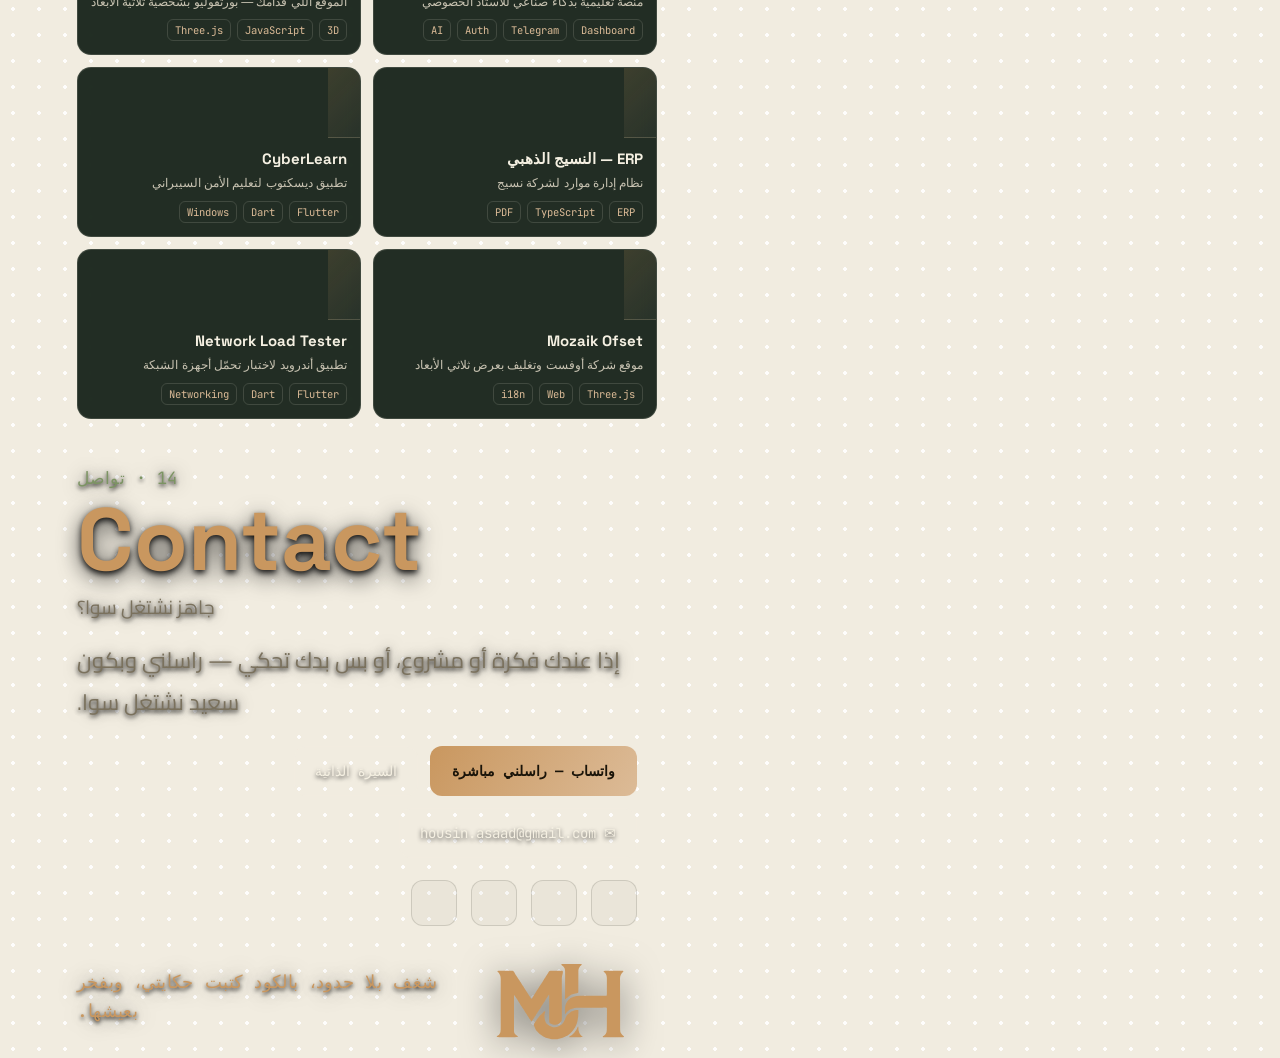
==== commit 05acc65e: "Remove mobile-char-logo and hero video color filter (more stutter suspects) The user still saw a log" ====
--- a/index.html
+++ b/index.html
@@ -100,7 +100,7 @@
 <link rel="preconnect" href="https://fonts.googleapis.com">
 <link rel="preconnect" href="https://fonts.gstatic.com" crossorigin>
 <link href="https://fonts.googleapis.com/css2?family=Space+Grotesk:wght@500;700&family=JetBrains+Mono:wght@500;700&family=Cairo:wght@400;600;700&display=swap" rel="stylesheet">
-<link rel="stylesheet" href="css/style.css?v=112">
+<link rel="stylesheet" href="css/style.css?v=113">
 
 <script type="importmap">
 {
@@ -114,7 +114,6 @@
 <body>
 
   <div class="scene-bg vv-fixed"></div>
-  <img id="mobile-char-logo" src="assets/logo/mjh-logo.svg" alt="MJH" draggable="false">
   <div id="robot-container"><div class="robot-glow"></div></div>
   <div class="vignette"></div>
 
--- a/css/style.css
+++ b/css/style.css
@@ -58,22 +58,12 @@
   transition:opacity 1.1s ease,transform 1.2s cubic-bezier(.2,.8,.2,1)}
 body.robot-ready.hero-gone #robot-container{opacity:1;transform:none}
 /* أي جهاز لمس (موبايل/تابلت، بغض النظر عن الاتجاه) — الشخصية ثلاثية الأبعاد ودوائر حركاتها ما
-   بتنعرض، منستبدلهم بلوغو ثابت (#mobile-char-logo تحت). ما بينفع نعتمد على max-width هون لأنه
-   بالوضعية العرضية الموقع بيتعامل مع نفسه وكأنه بعرض 1280 (نسخة كمبيوتر)، فmax-width ما بيفرّق. */
+   بتنعرض إطلاقاً (بلا بديل — بس خلفية المدينة). ما بينفع نعتمد على max-width هون لأنه بالوضعية
+   العرضية الموقع بيتعامل مع نفسه وكأنه بعرض 1280 (نسخة كمبيوتر)، فmax-width ما بيفرّق. */
 @media (hover:none){
   #robot-container, #anim-dots{display:none !important}
 }
 #robot-container canvas{display:block;position:relative;z-index:1}
-/* ===== لوغو بديل عن الشخصية على أجهزة اللمس — نفس أسلوب لوغو صفحة "من أنا" ===== */
-#mobile-char-logo{display:none;position:fixed;top:50%;right:clamp(20px,4vw,54px);z-index:1;
-  transform:translateY(-50%);opacity:0;pointer-events:none;
-  height:clamp(150px,30vh,300px);width:auto;
-  filter:drop-shadow(0 6px 10px rgba(0,0,0,.85)) drop-shadow(0 0 40px rgba(0,0,0,.7));
-  transition:opacity 1.1s ease}
-@media (hover:none){
-  #mobile-char-logo{display:block}
-  body.hero-gone #mobile-char-logo{opacity:1}
-}
 .robot-glow{position:absolute;inset:0;z-index:0;pointer-events:none;
   background:radial-gradient(circle at 70% 50%, rgba(224,187,133,.8) 0%, rgba(224,187,133,.55) 10%, rgba(224,187,133,.22) 20%, transparent 30%)}
 .vignette{display:none}   /* الظل الغامق حوالين الشاشة اتشال بطلب المستخدم */
@@ -169,8 +159,10 @@
 /* خلفية غامقة ثابتة تحت الفيديو — الفيديو شفاف (opacity .3) وبدون هالخلفية كانت طبقة --bg الكريمية
    (تبع body) بتبين من وراه وتطلع كطبقة لونية بيج فوق الهيرو. */
 .home-page{overflow-x:hidden;overflow-y:auto;height:100vh;background:#0b0f17}
-.hero-video{position:absolute;top:0;left:0;z-index:0;width:100%;height:100%;object-fit:cover;opacity:.3;
-  filter:grayscale(.8) brightness(.85) contrast(1.05)}
+/* filter (grayscale/brightness/contrast) كان مطبّق هون سابقاً — شلناه: فلترة فيديو شغّال بشكل مستمر
+   عملية مكلفة جداً عالمعالج/الرسوميات، خصوصاً عالموبايل، وبما إنه الفيديو أصلاً شفاف جداً (opacity .3)
+   الفرق البصري كان محدود مقابل كلفته. */
+.hero-video{position:absolute;top:0;left:0;z-index:0;width:100%;height:100%;object-fit:cover;opacity:.3}
 /* هيدر الموبايل ثابت (fixed) فوق الشاشة — لازم مسافة كافية فوق كل صفحة حتى ما يقصّ أول سطر (الاسم بالهيرو مثلاً) */
 @media (max-width:768px) and (orientation:portrait){ .page{padding-top:78px} }
 /* بلا بطاقة حوالين كلام الهيرو — ظل نصّي قوي وواضح بدل هيك حتى يضل مقروء فوق الفيديو مهما كانت خلفيته */
